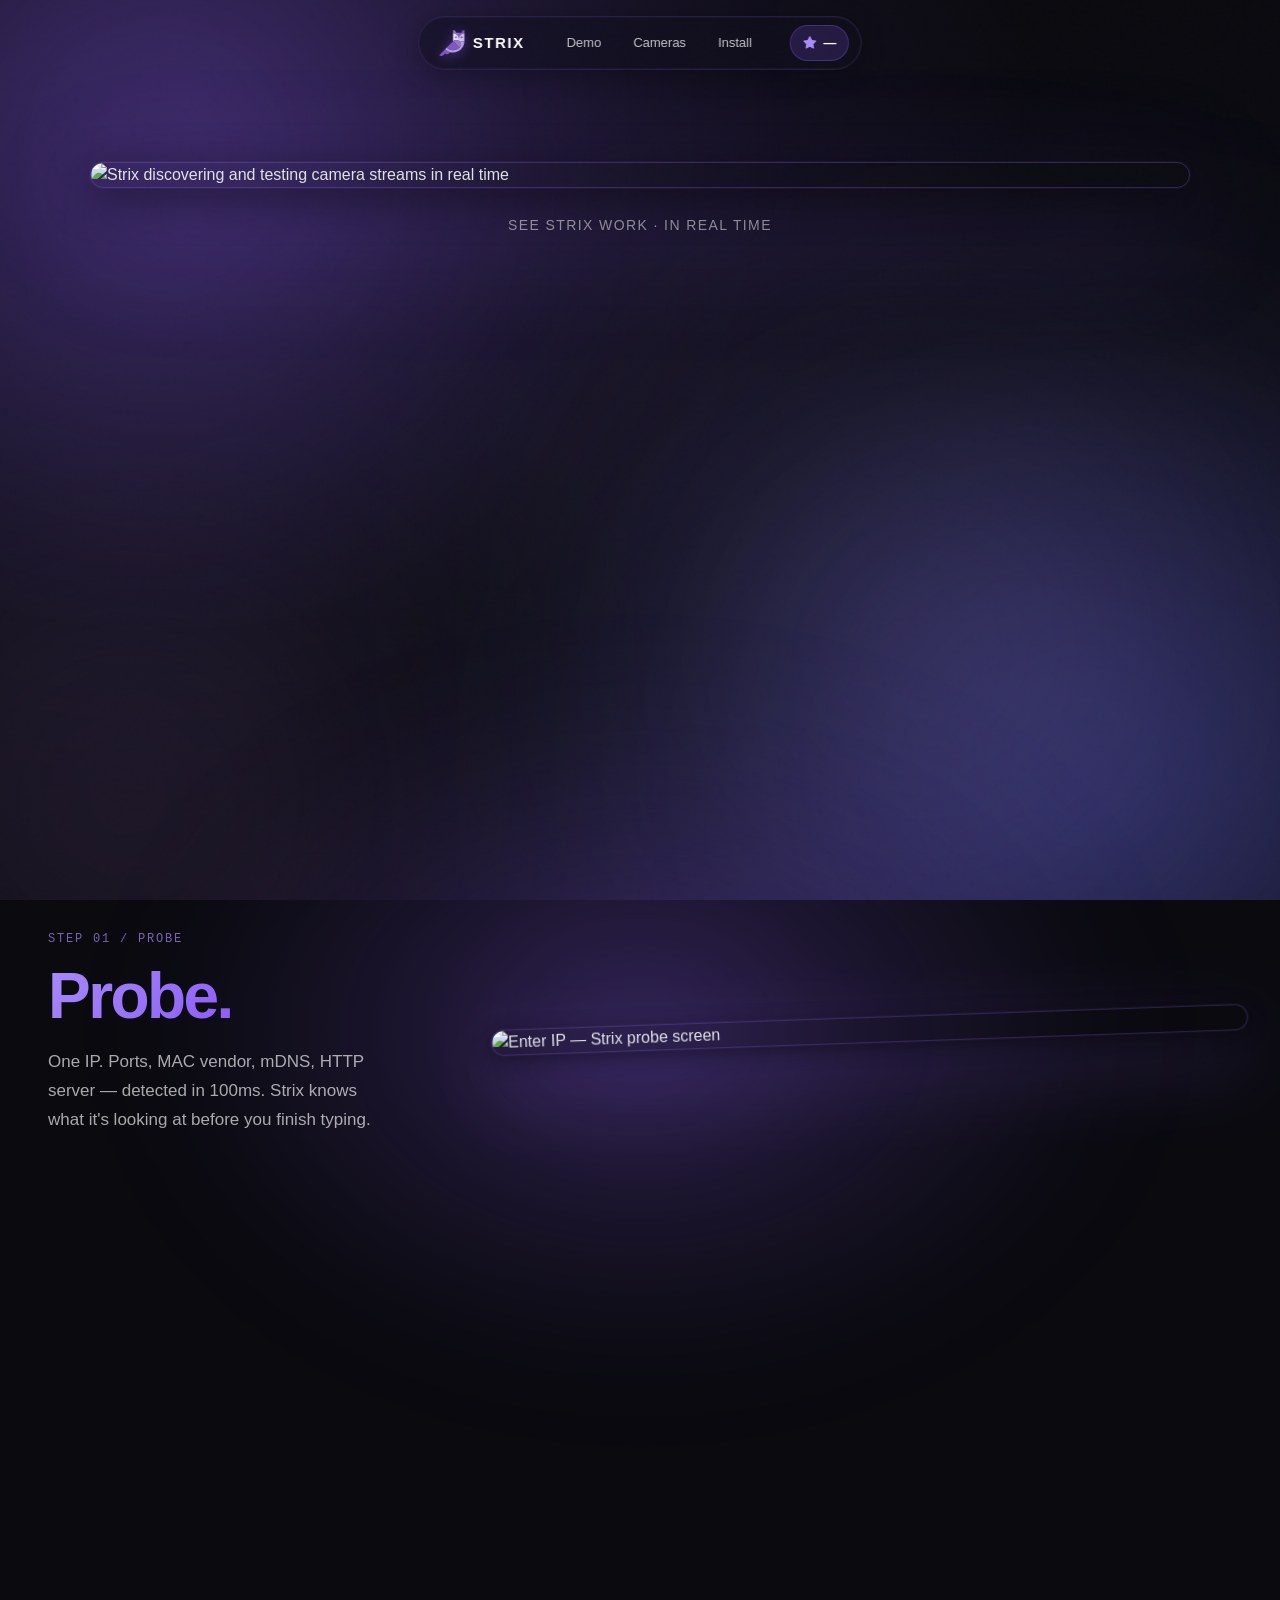
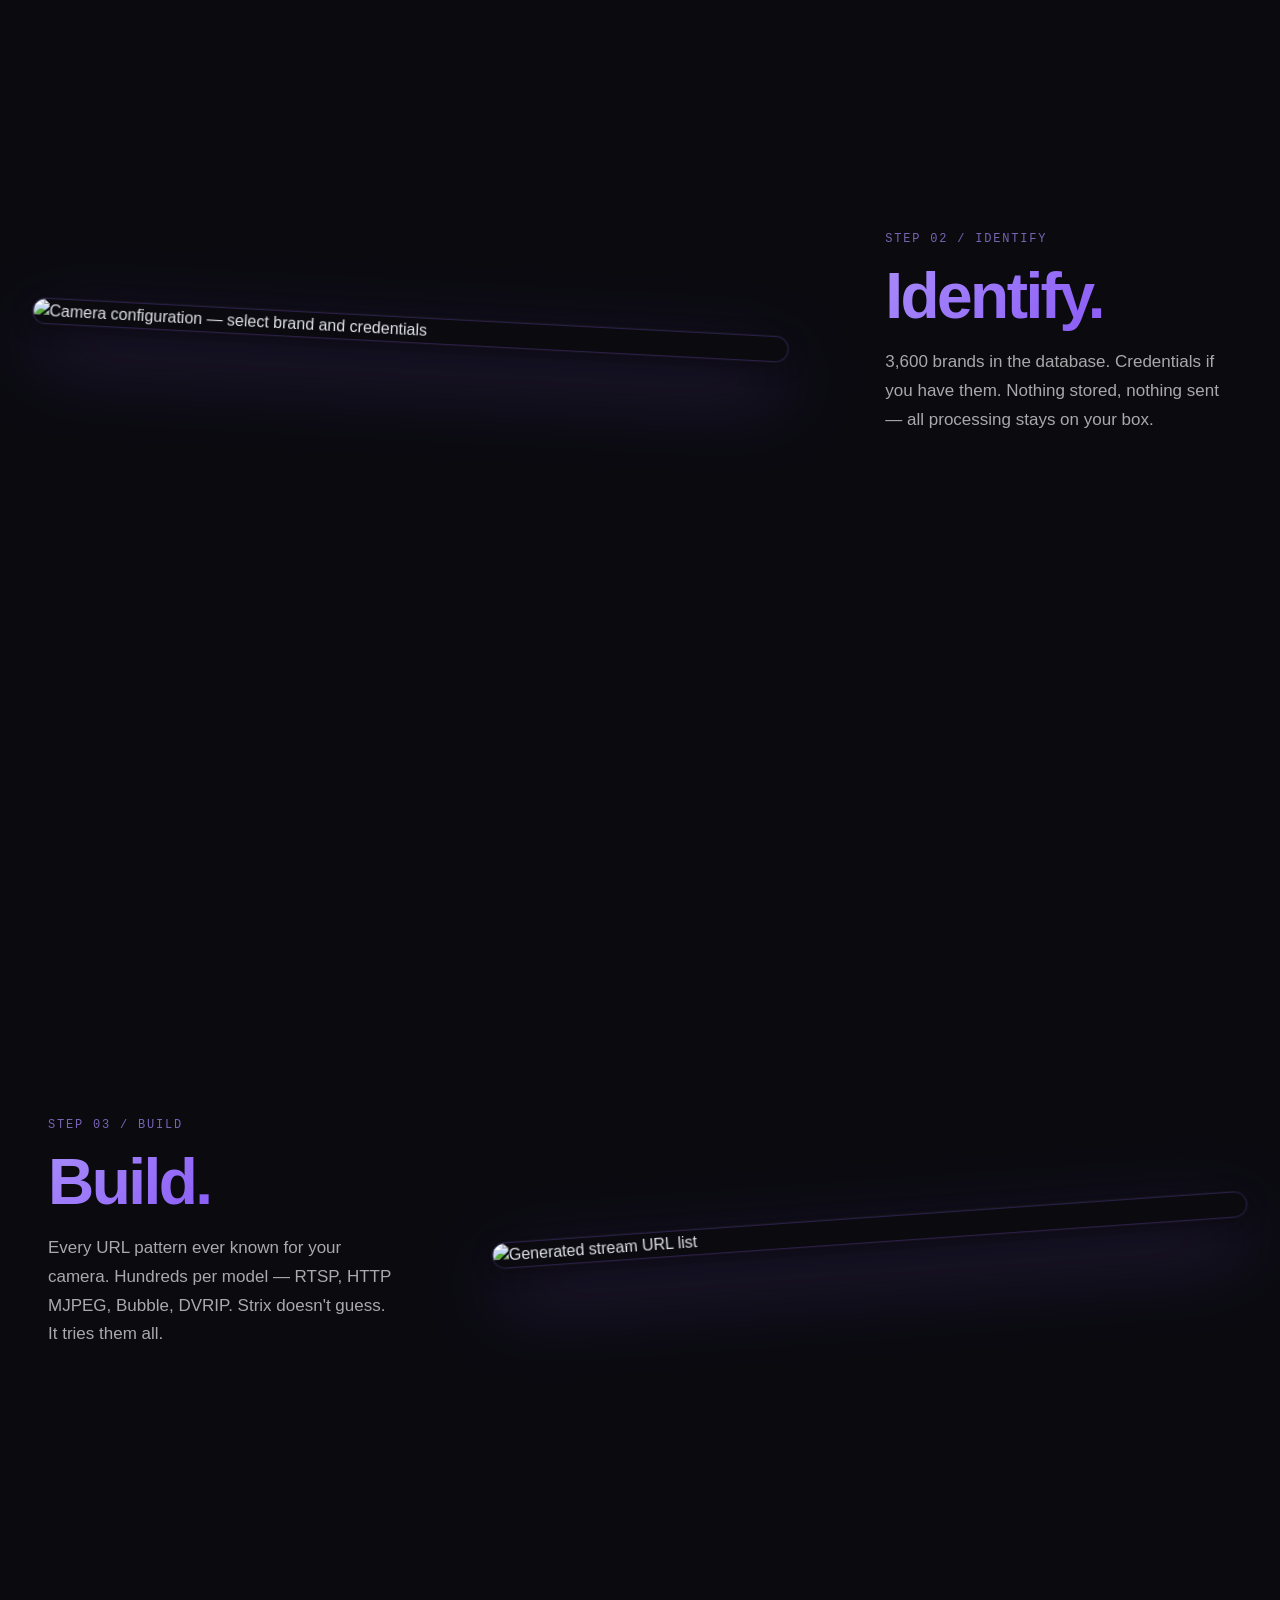
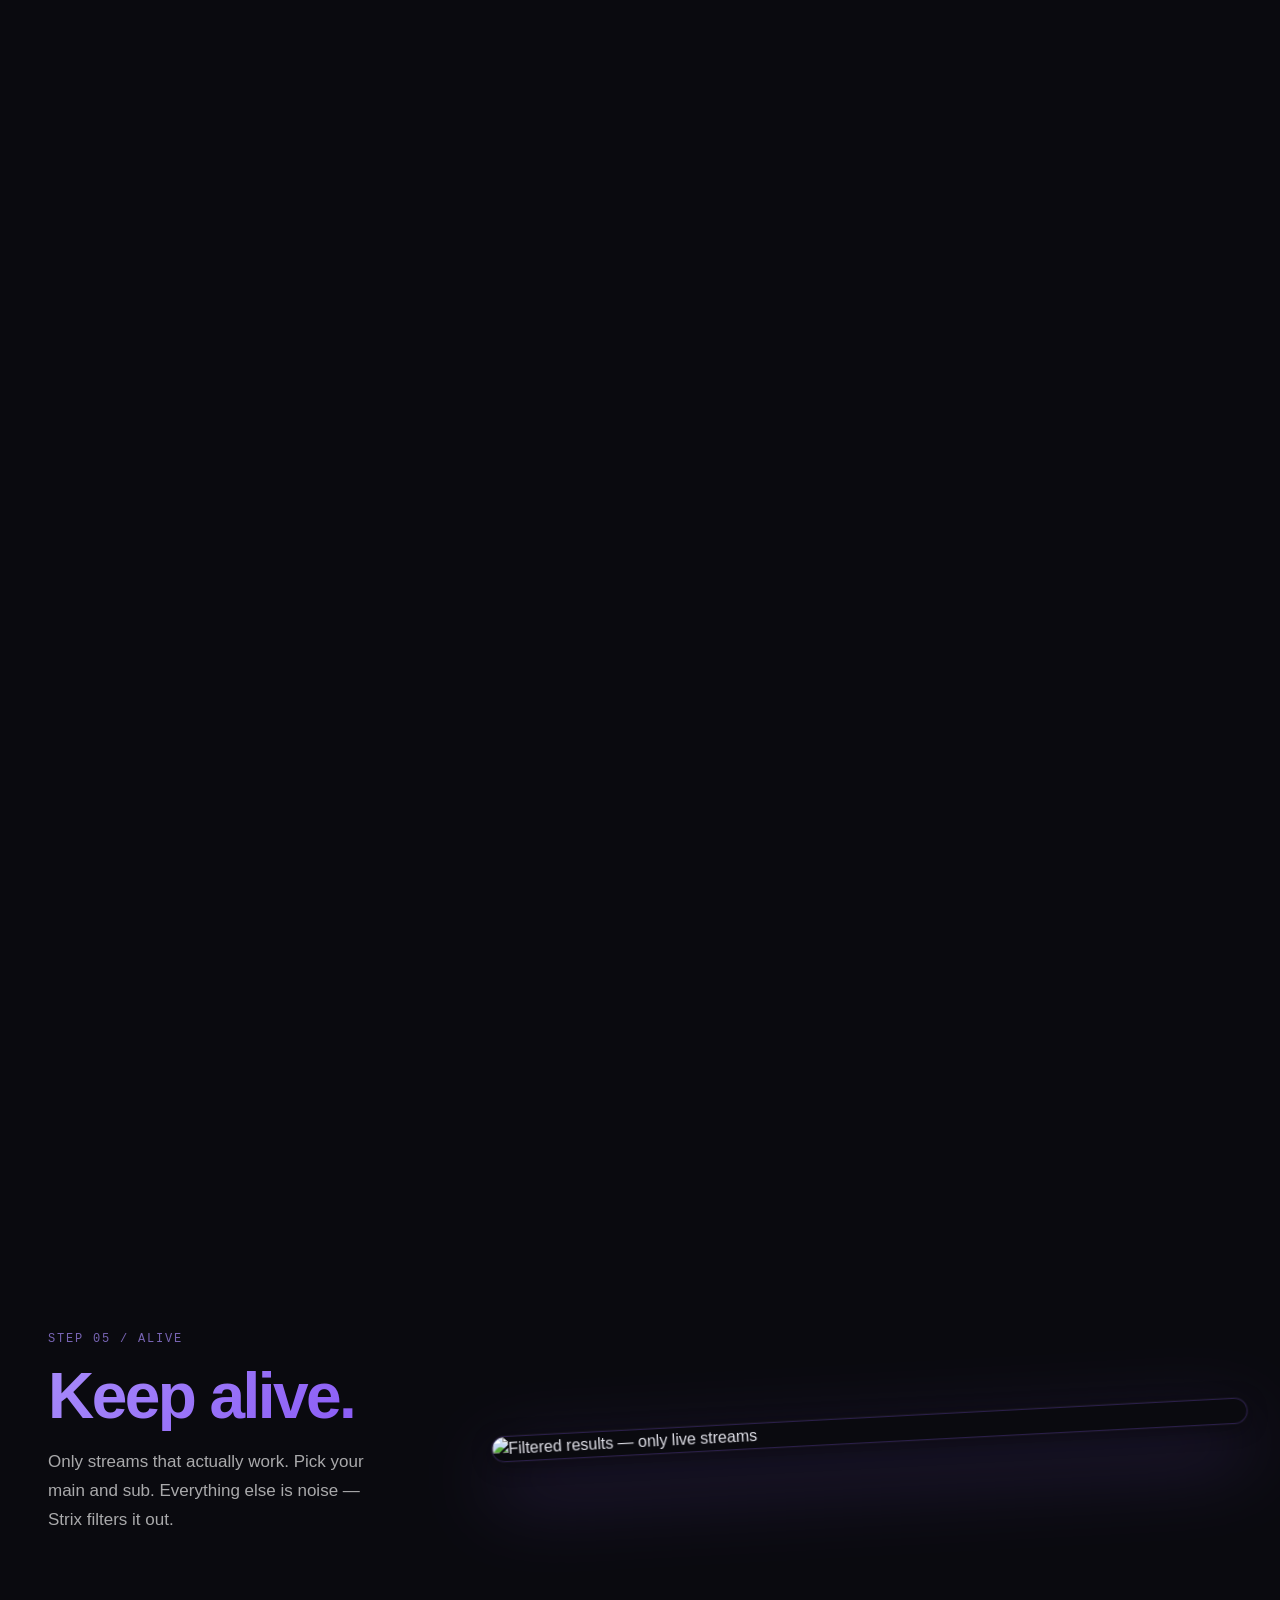
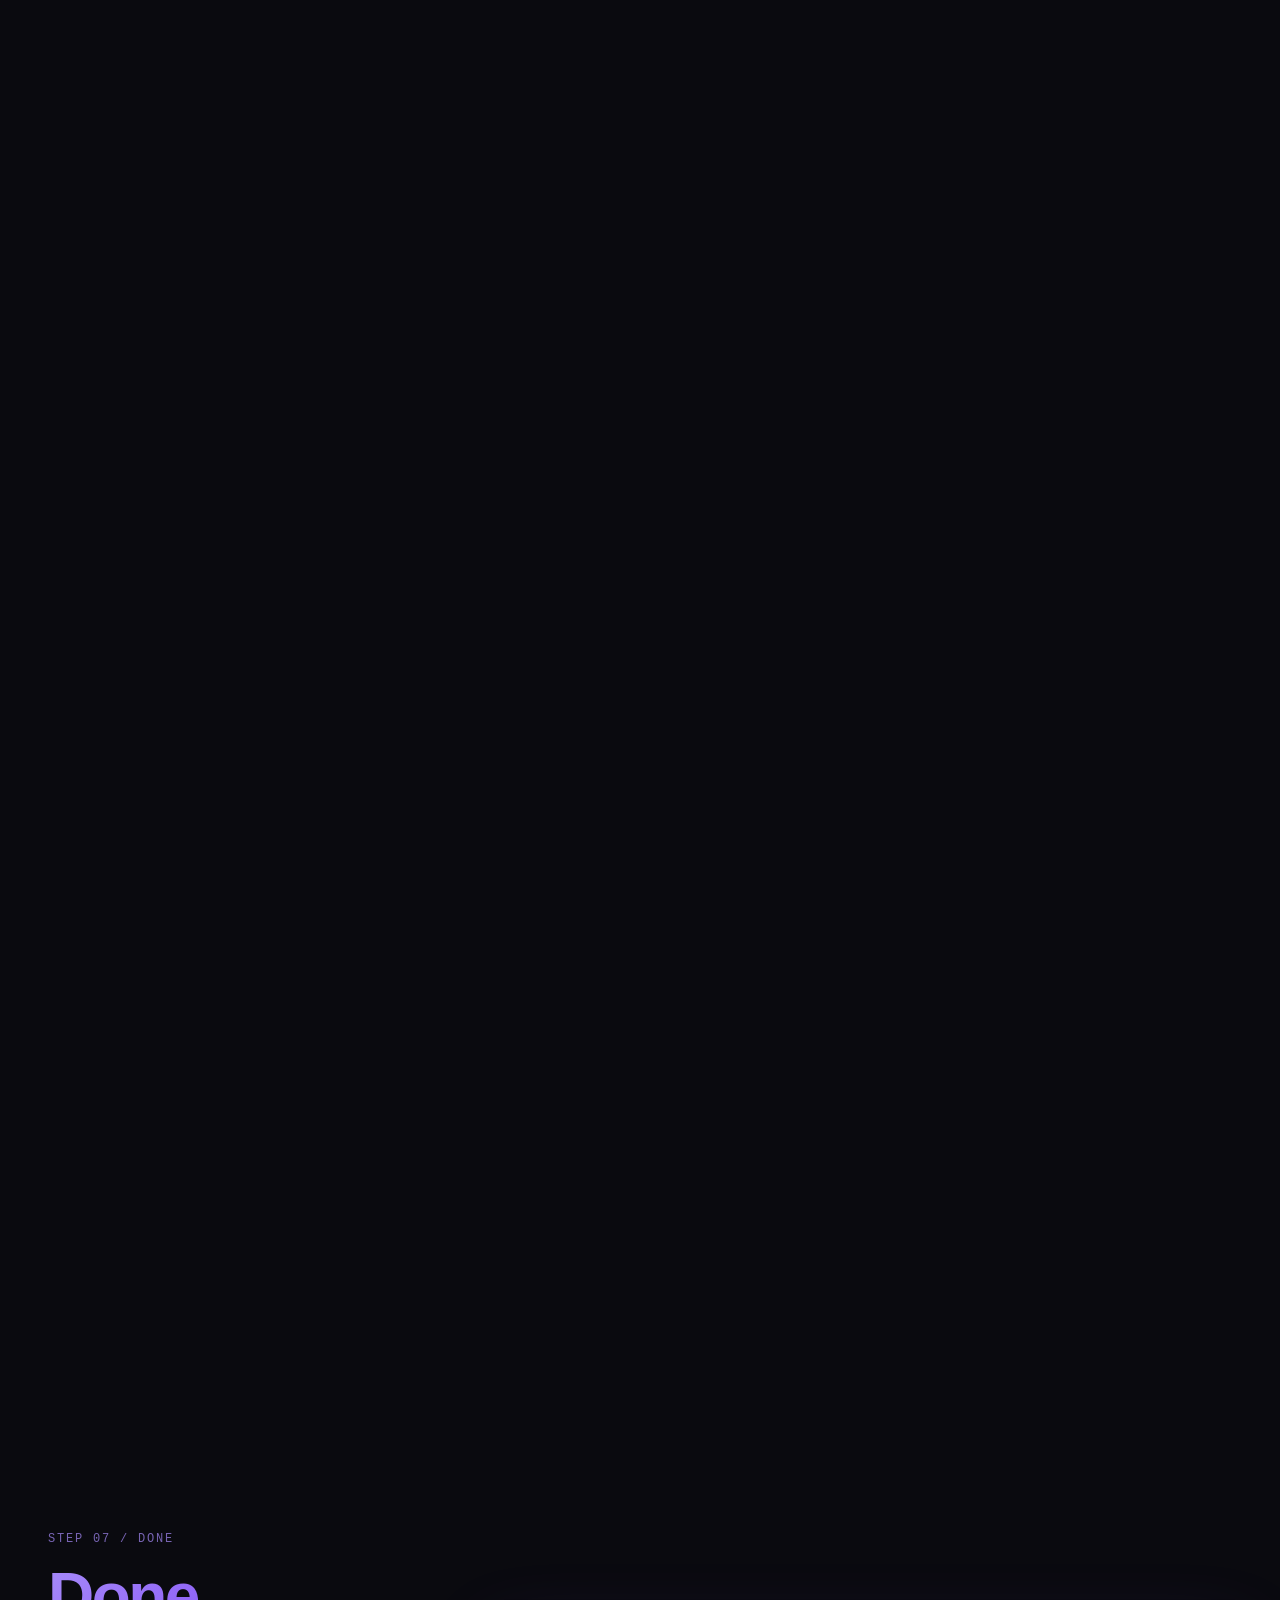
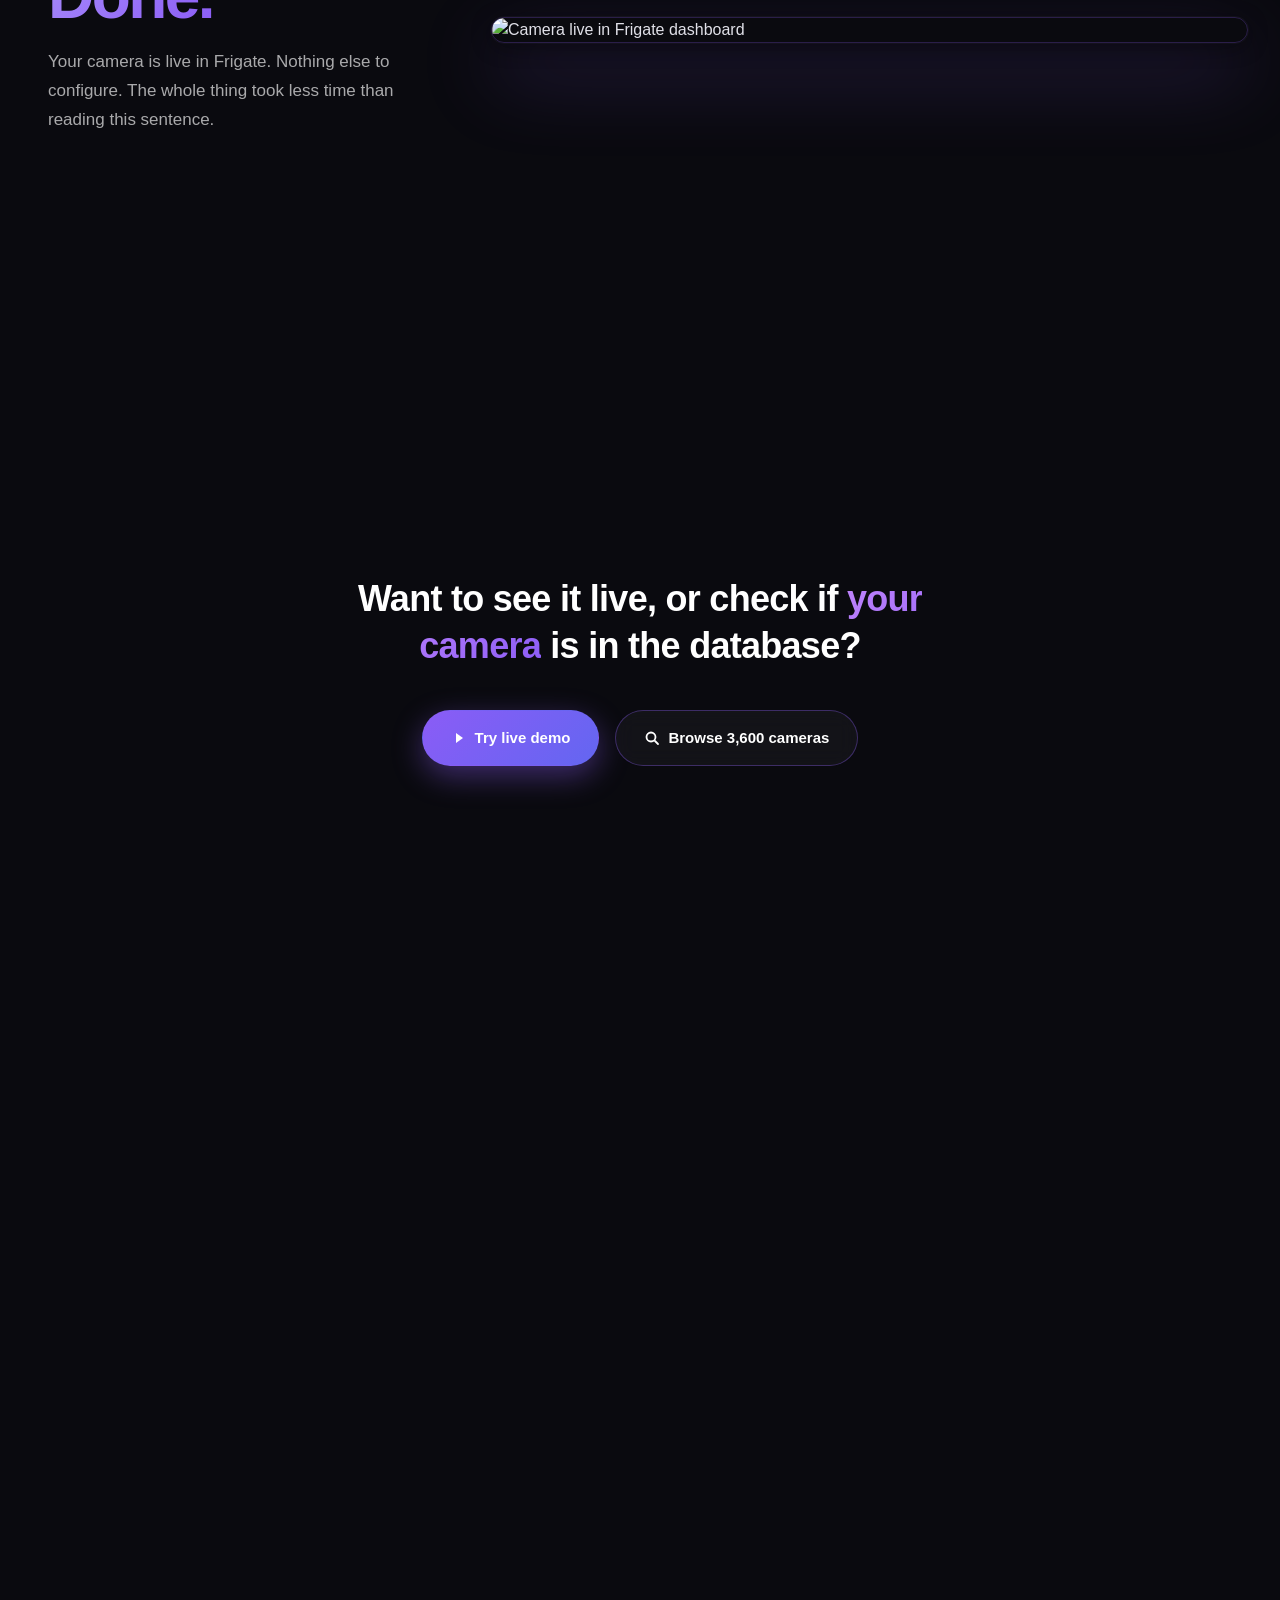
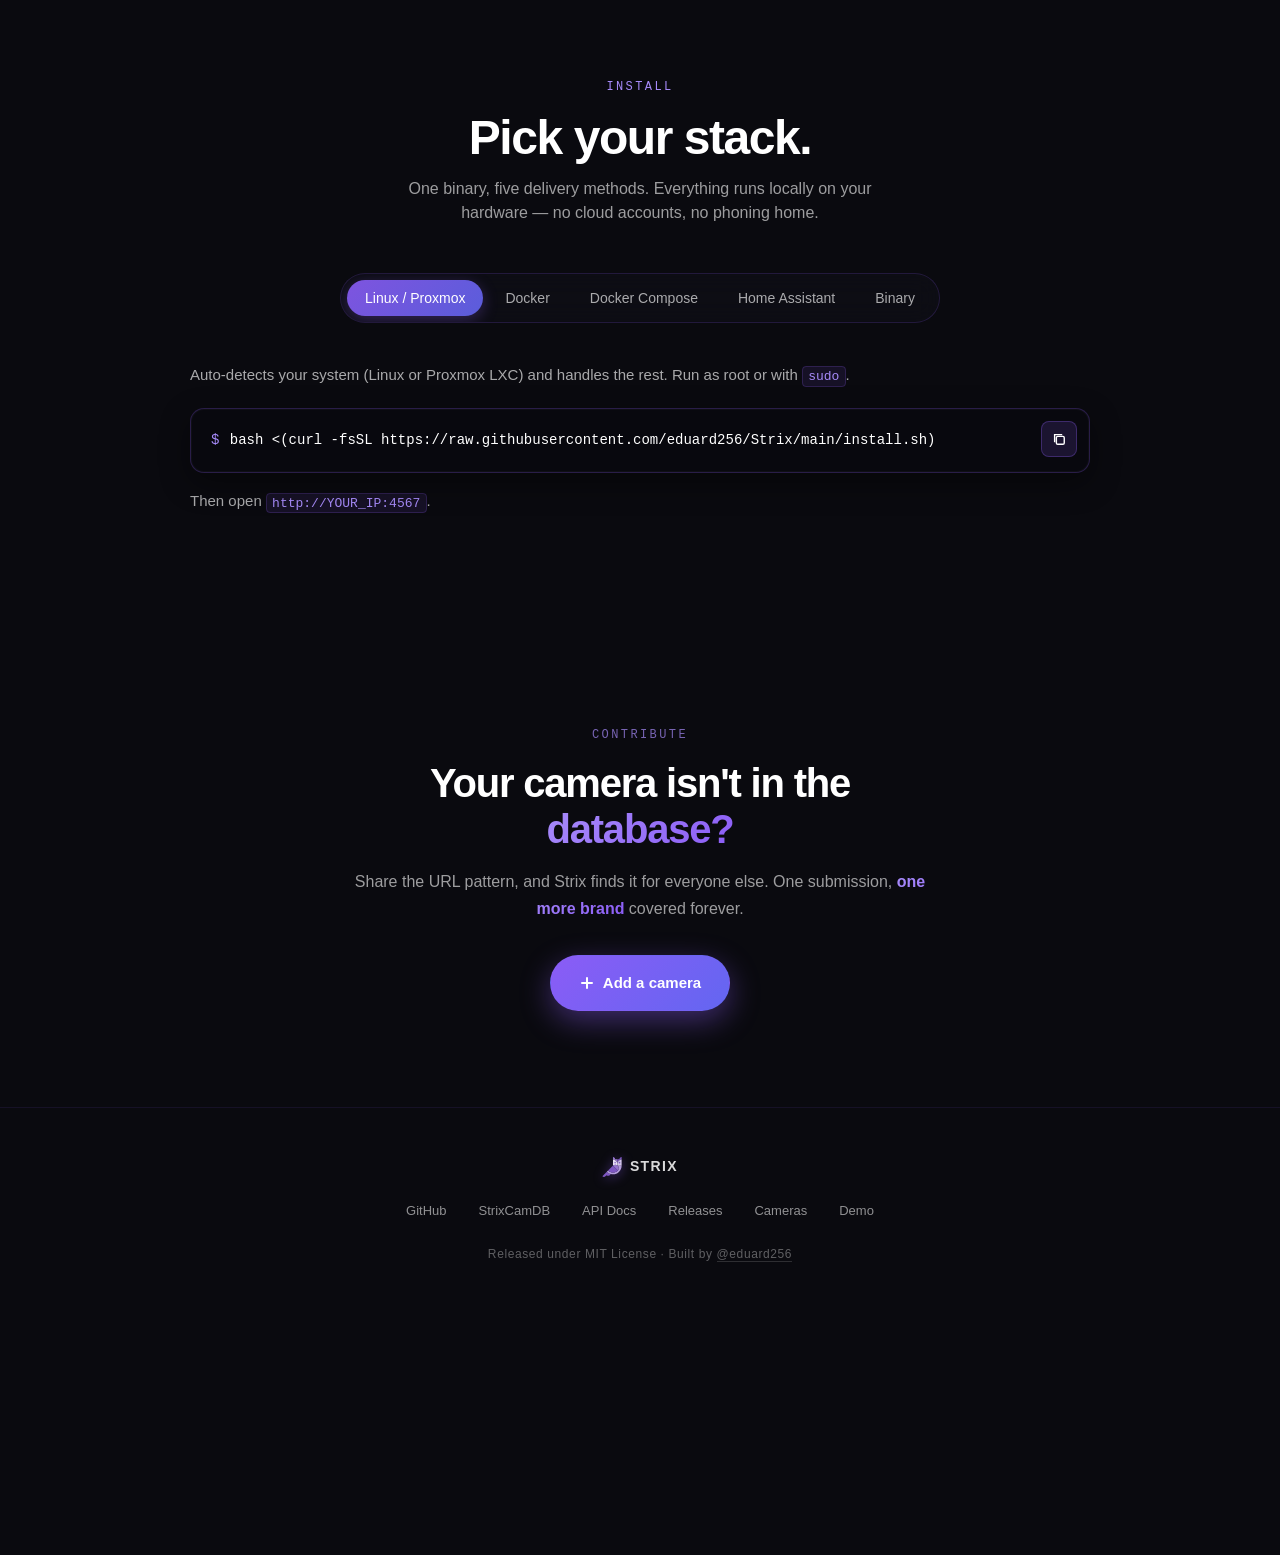
==== index.html @ 8cb0dd3f "Strip hero section down to an empty shell for rebuild Remove the ticker headline, install pill, and " ====
<!DOCTYPE html>
<html lang="en">
<head>
    <meta charset="UTF-8">
    <meta name="viewport" content="width=device-width, initial-scale=1.0, viewport-fit=cover">
    <meta name="theme-color" content="#0a0a0f">
    <title>Strix — Camera discovery & Frigate config</title>
    <meta name="description" content="Strix probes any IP camera, tries every known URL pattern across 3,600 brands, and generates a ready Frigate config. Your network. Your cameras. Your rules.">

    <!-- Open Graph -->
    <meta property="og:title" content="Strix — Camera discovery & Frigate config">
    <meta property="og:description" content="3,600 brands. 100,000+ URL patterns. One binary. No cloud.">
    <meta property="og:url" content="https://gostrix.github.io/">
    <meta property="og:image" content="https://github.com/eduard256/Strix/releases/download/v2.0.0/icon-192.png">
    <meta property="og:type" content="website">

    <link rel="icon" type="image/png" href="https://github.com/eduard256/Strix/releases/download/v2.0.0/icon-192.png">

    <!-- Landing styles. Each file owns one visual zone of the page. -->
    <link rel="stylesheet" href="landing/css/bg.css">
    <link rel="stylesheet" href="landing/css/topbar.css">
    <link rel="stylesheet" href="landing/css/story.css">
    <link rel="stylesheet" href="landing/css/install.css">
    <link rel="stylesheet" href="landing/css/end.css">

    <style>
        /*
         * Inline base reset — small enough that a dedicated file is
         * not worth the extra request. Everything else lives in
         * landing/css/*.
         */
        *, *::before, *::after { box-sizing: border-box; margin: 0; padding: 0; }
        html {
            font-size: 16px;
            -webkit-font-smoothing: antialiased;
            -moz-osx-font-smoothing: grayscale;
            scroll-behavior: smooth;
        }
        body {
            font-family: -apple-system, BlinkMacSystemFont, 'SF Pro Display',
                         'Segoe UI', 'Roboto', sans-serif;
            background: var(--bg-base);
            color: #e0e0e8;
            line-height: 1.5;
            overflow-x: hidden;
            position: relative;
            min-height: 100vh;
        }
        img { max-width: 100%; display: block; }
        button { font-family: inherit; }
        a { color: inherit; }
    </style>
</head>
<body>

<!-- ══════════════════════════════════════════════════════════════
     FIXED BACKGROUND LAYERS (see landing/css/bg.css)
     Mesh → blobs → per-section halo (in content) → noise overlay
     ═════════════════════════════════════════════════════════════ -->
<div class="bg-base"></div>
<div class="bg-blobs">
    <div class="blob blob-1"></div>
    <div class="blob blob-2"></div>
    <div class="blob blob-3"></div>
    <div class="blob blob-4"></div>
</div>


<!-- ══════════════════════════════════════════════════════════════
     TOP BAR — always sticky, glass pill centered under the notch
     ═════════════════════════════════════════════════════════════ -->
<header class="topbar" role="banner">
    <a href="#hero" class="topbar-brand" aria-label="Strix home">
        <!-- Owl logo, trimmed copy from existing design-system SVG -->
        <svg viewBox="0 0 512 512" xmlns="http://www.w3.org/2000/svg" aria-hidden="true">
            <g>
                <path fill="#7E57C2" d="M124.477,378.183L9.347,495.779c21.628,21.628,56.695,21.628,78.324,0L119,464.45c21.628,21.628,56.696,21.628,78.324,0l28.375-28.375C187.373,426.203,151.825,405.106,124.477,378.183z"/>
                <path fill="#7E57C2" d="M447.27,55.383h-55.383V177.22c0.002-40.997,22.277-76.788,55.383-95.939c16.293-9.425,35.207-14.822,55.383-14.822c0-6.982,0-11.077,0-11.077V0C472.065,0,447.27,24.796,447.27,55.383z"/>
            </g>
            <path fill="#9575CD" d="M336.504,55.383C336.504,24.796,311.708,0,281.121,0v66.46c20.176,0,39.091,5.397,55.383,14.822c33.107,19.153,55.383,54.946,55.383,95.945V55.383H336.504z"/>
            <path fill="#E8E0F5" d="M391.887,209.772v-27.116c0-3.312,0-5.432,0-5.432c0-40.997-22.276-76.791-55.383-95.942c-16.293-9.425-35.207-14.822-55.383-14.822v155.073C311.213,191.443,357.554,187.532,391.887,209.772z"/>
            <path fill="#D1C4E9" d="M391.887,177.221v32.551c5.151,3.336,10.037,7.246,14.55,11.76h96.216V66.46c-20.176,0-39.091,5.397-55.383,14.822C414.164,100.434,391.888,136.225,391.887,177.221z"/>
            <path fill="#B39DDB" d="M406.438,221.533c34.606,34.606,34.606,90.712,0,125.319c-69.21,69.21-181.422,69.21-250.633,0.002l-31.329,31.33c27.348,26.923,62.896,48.02,101.221,57.892c17.714,4.562,36.285,6.989,55.423,6.989c122.349,0,221.532-99.182,221.532-221.531C502.653,221.533,406.437,221.532,406.438,221.533z"/>
            <path fill="#9575CD" d="M281.121,221.532l125.318,125.319c34.606-34.606,34.606-90.713,0-125.319c-4.515-4.514-9.401-8.425-14.551-11.761C357.554,187.532,311.213,191.443,281.121,221.532z"/>
            <path fill="#7E57C2" d="M406.438,346.851L281.12,221.533l-10.199,10.2L155.802,346.851C225.017,416.062,337.228,416.061,406.438,346.851z"/>
            <circle fill="#9575CD" cx="336.507" cy="143.996" r="22.153"/>
            <circle fill="#7E57C2" cx="447.274" cy="143.996" r="22.153"/>
        </svg>
        <span class="topbar-wordmark">STRIX</span>
    </a>

    <nav class="topbar-nav" aria-label="Primary">
        <a href="demo.html">Demo</a>
        <a href="search.html">Cameras</a>
        <a href="#install">Install</a>
    </nav>

    <a class="topbar-star" href="https://github.com/eduard256/Strix" target="_blank" rel="noopener" aria-label="Star on GitHub">
        <svg viewBox="0 0 16 16" fill="currentColor" aria-hidden="true">
            <path d="M8 .25a.75.75 0 0 1 .673.418l1.882 3.815 4.21.612a.75.75 0 0 1 .416 1.279l-3.046 2.97.719 4.192a.75.75 0 0 1-1.088.791L8 12.347l-3.766 1.98a.75.75 0 0 1-1.088-.79l.72-4.194L.818 6.374a.75.75 0 0 1 .416-1.28l4.21-.61L7.327.667A.75.75 0 0 1 8 .25z"/>
        </svg>
        <span class="topbar-star-count">—</span>
    </a>
</header>


<!-- ══════════════════════════════════════════════════════════════
     HERO — to be rebuilt from scratch. The section wrapper is kept
     so that #hero anchors in the topbar and footer still resolve.
     ═════════════════════════════════════════════════════════════ -->
<section id="hero" class="hero section"></section>


<!-- ══════════════════════════════════════════════════════════════
     GIF BRIDGE — tilt scrubbed by scroll (see gif-tilt.js)
     Still image fallback in case the .gif fails to load.
     ═════════════════════════════════════════════════════════════ -->
<section class="gif-bridge section">
    <div class="section-halo"></div>
    <div class="gif-bridge-frame">
        <img src="https://github.com/eduard256/Strix/releases/download/v2.0.0/demo.gif"
             alt="Strix discovering and testing camera streams in real time"
             loading="lazy">
        <div class="gif-bridge-caption">See Strix work · in real time</div>
    </div>
</section>


<!-- ══════════════════════════════════════════════════════════════
     STORY — 7 scenes. Scene 1 has its screenshot on the RIGHT,
     scene 2 on the LEFT, alternating. See story.css for grid swap.
     ═════════════════════════════════════════════════════════════ -->
<main>

    <!-- Scene 01 — Probe (shot RIGHT) -->
    <section class="scene section">
        <div class="section-halo"></div>
        <div class="scene-inner">
            <div class="scene-caption">
                <div class="scene-step">STEP 01 / PROBE</div>
                <h2 class="scene-title"><span class="accent">Probe.</span></h2>
                <p class="scene-description">
                    One IP. Ports, MAC vendor, mDNS, HTTP server — detected in 100ms.
                    Strix knows what it's looking at before you finish typing.
                </p>
            </div>
            <div class="scene-shot">
                <img src="https://github.com/eduard256/Strix/releases/download/v2.0.0/01-enter-ip.png"
                     alt="Enter IP — Strix probe screen"
                     loading="lazy">
            </div>
        </div>
    </section>

    <!-- Scene 02 — Identify (shot LEFT) -->
    <section class="scene section">
        <div class="section-halo"></div>
        <div class="scene-inner">
            <div class="scene-caption">
                <div class="scene-step">STEP 02 / IDENTIFY</div>
                <h2 class="scene-title"><span class="accent">Identify.</span></h2>
                <p class="scene-description">
                    3,600 brands in the database. Credentials if you have them.
                    Nothing stored, nothing sent — all processing stays on your box.
                </p>
            </div>
            <div class="scene-shot">
                <img src="https://github.com/eduard256/Strix/releases/download/v2.0.0/02-camera-config.png"
                     alt="Camera configuration — select brand and credentials"
                     loading="lazy">
            </div>
        </div>
    </section>

    <!-- Scene 03 — Build (shot RIGHT) -->
    <section class="scene section">
        <div class="section-halo"></div>
        <div class="scene-inner">
            <div class="scene-caption">
                <div class="scene-step">STEP 03 / BUILD</div>
                <h2 class="scene-title"><span class="accent">Build.</span></h2>
                <p class="scene-description">
                    Every URL pattern ever known for your camera. Hundreds per model —
                    RTSP, HTTP MJPEG, Bubble, DVRIP. Strix doesn't guess. It tries them all.
                </p>
            </div>
            <div class="scene-shot">
                <img src="https://github.com/eduard256/Strix/releases/download/v2.0.0/03-stream-urls.png"
                     alt="Generated stream URL list"
                     loading="lazy">
            </div>
        </div>
    </section>

    <!-- Scene 04 — Test (shot LEFT) -->
    <section class="scene section">
        <div class="section-halo"></div>
        <div class="scene-inner">
            <div class="scene-caption">
                <div class="scene-step">STEP 04 / TEST</div>
                <h2 class="scene-title"><span class="accent">Test.</span></h2>
                <p class="scene-description">
                    20 workers in parallel. Every URL tried. Live screenshots,
                    codecs, resolution, latency. Strix keeps trying.
                </p>
            </div>
            <div class="scene-shot">
                <img src="https://github.com/eduard256/Strix/releases/download/v2.0.0/04-testing.png"
                     alt="Parallel stream testing with live screenshots"
                     loading="lazy">
            </div>
        </div>
    </section>

    <!-- Scene 05 — Keep alive (shot RIGHT) -->
    <section class="scene section">
        <div class="section-halo"></div>
        <div class="scene-inner">
            <div class="scene-caption">
                <div class="scene-step">STEP 05 / ALIVE</div>
                <h2 class="scene-title"><span class="accent">Keep alive.</span></h2>
                <p class="scene-description">
                    Only streams that actually work. Pick your main and sub.
                    Everything else is noise — Strix filters it out.
                </p>
            </div>
            <div class="scene-shot">
                <img src="https://github.com/eduard256/Strix/releases/download/v2.0.0/05-results.png"
                     alt="Filtered results — only live streams"
                     loading="lazy">
            </div>
        </div>
    </section>

    <!-- Scene 06 — Generate (shot LEFT) -->
    <section class="scene section">
        <div class="section-halo"></div>
        <div class="scene-inner">
            <div class="scene-caption">
                <div class="scene-step">STEP 06 / GENERATE</div>
                <h2 class="scene-title"><span class="accent">Generate.</span></h2>
                <p class="scene-description">
                    Ready Frigate YAML, merged into your existing setup.
                    Copy, download, or save directly to Frigate.
                </p>
            </div>
            <div class="scene-shot">
                <img src="https://github.com/eduard256/Strix/releases/download/v2.0.0/06-frigate-config.png"
                     alt="Generated Frigate YAML configuration"
                     loading="lazy">
            </div>
        </div>
    </section>

    <!-- Scene 07 — Done (shot RIGHT) -->
    <section class="scene section">
        <div class="section-halo"></div>
        <div class="scene-inner">
            <div class="scene-caption">
                <div class="scene-step">STEP 07 / DONE</div>
                <h2 class="scene-title"><span class="accent">Done.</span></h2>
                <p class="scene-description">
                    Your camera is live in Frigate. Nothing else to configure.
                    The whole thing took less time than reading this sentence.
                </p>
            </div>
            <div class="scene-shot">
                <img src="https://github.com/eduard256/Strix/releases/download/v2.0.0/07-frigate-result.png"
                     alt="Camera live in Frigate dashboard"
                     loading="lazy">
            </div>
        </div>
    </section>

</main>


<!-- ══════════════════════════════════════════════════════════════
     MID-STORY CTA — after seeing the whole flow, offer two
     side paths: try the live demo or browse the database.
     ═════════════════════════════════════════════════════════════ -->
<section class="mid-cta section">
    <div class="section-halo"></div>
    <h3 class="mid-cta-heading">
        Want to see it live, or check if <span class="accent">your camera</span> is in the database?
    </h3>
    <div class="mid-cta-actions">
        <a class="btn-cta btn-cta-primary" href="demo.html">
            <svg viewBox="0 0 16 16" fill="none" aria-hidden="true">
                <path d="M5 3l7 5-7 5V3z" fill="currentColor"/>
            </svg>
            Try live demo
        </a>
        <a class="btn-cta btn-cta-outline" href="search.html">
            <svg viewBox="0 0 16 16" fill="none" aria-hidden="true">
                <circle cx="7" cy="7" r="4.5" stroke="currentColor" stroke-width="1.8"/>
                <path d="M11 11l3 3" stroke="currentColor" stroke-width="1.8" stroke-linecap="round"/>
            </svg>
            Browse 3,600 cameras
        </a>
    </div>
</section>


<!-- ══════════════════════════════════════════════════════════════
     MANIFESTO — single-line statement, visual pause before install
     ═════════════════════════════════════════════════════════════ -->
<section class="manifesto section">
    <div class="section-halo"></div>
    <h2 class="manifesto-text">
        Don't play by <span class="accent">their rules.</span>
    </h2>
</section>


<!-- ══════════════════════════════════════════════════════════════
     INSTALL — all methods. Tabs on desktop, accordion on mobile.
     ═════════════════════════════════════════════════════════════ -->
<section id="install" class="install section">
    <div class="section-halo"></div>
    <div class="install-inner">
        <div class="install-header">
            <div class="install-eyebrow">INSTALL</div>
            <h2 class="install-title">Pick your stack.</h2>
            <p class="install-subtitle">
                One binary, five delivery methods. Everything runs locally on your hardware —
                no cloud accounts, no phoning home.
            </p>
        </div>

        <div class="install-tabs" role="tablist">
            <button class="install-tab active" role="tab">Linux / Proxmox</button>
            <button class="install-tab" role="tab">Docker</button>
            <button class="install-tab" role="tab">Docker Compose</button>
            <button class="install-tab" role="tab">Home Assistant</button>
            <button class="install-tab" role="tab">Binary</button>
        </div>

        <div class="install-panels">

            <!-- PANEL 1 — One-liner bash installer -->
            <div class="install-panel active" data-label="Linux / Proxmox" data-tab="linux">
                <p class="install-panel-desc">
                    Auto-detects your system (Linux or Proxmox LXC) and handles the rest.
                    Run as root or with <code>sudo</code>.
                </p>
                <div class="terminal">
                    <button class="terminal-copy"
                            data-copy="bash <(curl -fsSL https://raw.githubusercontent.com/eduard256/Strix/main/install.sh)"
                            aria-label="Copy command">
                        <svg viewBox="0 0 16 16" fill="none">
                            <rect x="5" y="5" width="9" height="9" rx="1.5" stroke="currentColor" stroke-width="1.6"/>
                            <path d="M3 11V3h8" stroke="currentColor" stroke-width="1.6" stroke-linecap="round"/>
                        </svg>
                    </button>
                    <div class="terminal-line"><span class="prompt">$</span>bash &lt;(curl -fsSL https://raw.githubusercontent.com/eduard256/Strix/main/install.sh)</div>
                </div>
                <p class="install-panel-desc">
                    Then open <code>http://YOUR_IP:4567</code>.
                </p>
            </div>

            <!-- PANEL 2 — Docker -->
            <div class="install-panel" data-label="Docker" data-tab="docker">
                <p class="install-panel-desc">
                    Database is already embedded in the image. Host networking is required so
                    Strix can reach cameras on your LAN.
                </p>
                <div class="terminal">
                    <button class="terminal-copy"
                            data-copy="docker run -d --name strix --network host --restart unless-stopped eduard256/strix:latest"
                            aria-label="Copy command">
                        <svg viewBox="0 0 16 16" fill="none">
                            <rect x="5" y="5" width="9" height="9" rx="1.5" stroke="currentColor" stroke-width="1.6"/>
                            <path d="M3 11V3h8" stroke="currentColor" stroke-width="1.6" stroke-linecap="round"/>
                        </svg>
                    </button>
                    <div class="terminal-line"><span class="prompt">$</span>docker run -d --name strix --network host \</div>
                    <div class="terminal-line"><span class="prompt">&nbsp;</span>&nbsp;&nbsp;--restart unless-stopped eduard256/strix:latest</div>
                </div>
            </div>

            <!-- PANEL 3 — Docker Compose (3 variants) -->
            <div class="install-panel" data-label="Docker Compose" data-tab="compose">
                <div class="compose-variant">
                    <h4>Strix only</h4>
                    <div class="terminal">
                        <button class="terminal-copy"
                                data-copy="curl -O https://raw.githubusercontent.com/eduard256/Strix/main/docker-compose.yml
docker compose up -d"
                                aria-label="Copy commands">
                            <svg viewBox="0 0 16 16" fill="none">
                                <rect x="5" y="5" width="9" height="9" rx="1.5" stroke="currentColor" stroke-width="1.6"/>
                                <path d="M3 11V3h8" stroke="currentColor" stroke-width="1.6" stroke-linecap="round"/>
                            </svg>
                        </button>
                        <div class="terminal-line"><span class="prompt">$</span>curl -O https://raw.githubusercontent.com/eduard256/Strix/main/docker-compose.yml</div>
                        <div class="terminal-line"><span class="prompt">$</span>docker compose up -d</div>
                    </div>
                </div>

                <div class="compose-variant">
                    <h4>Strix + Frigate</h4>
                    <div class="terminal">
                        <button class="terminal-copy"
                                data-copy="curl -O https://raw.githubusercontent.com/eduard256/Strix/main/docker-compose.frigate.yml
docker compose -f docker-compose.frigate.yml up -d"
                                aria-label="Copy commands">
                            <svg viewBox="0 0 16 16" fill="none">
                                <rect x="5" y="5" width="9" height="9" rx="1.5" stroke="currentColor" stroke-width="1.6"/>
                                <path d="M3 11V3h8" stroke="currentColor" stroke-width="1.6" stroke-linecap="round"/>
                            </svg>
                        </button>
                        <div class="terminal-line"><span class="prompt">$</span>curl -O https://raw.githubusercontent.com/eduard256/Strix/main/docker-compose.frigate.yml</div>
                        <div class="terminal-line"><span class="prompt">$</span>docker compose -f docker-compose.frigate.yml up -d</div>
                    </div>
                </div>

                <div class="compose-variant">
                    <h4>Strix + go2rtc</h4>
                    <div class="terminal">
                        <button class="terminal-copy"
                                data-copy="curl -O https://raw.githubusercontent.com/eduard256/Strix/main/docker-compose.go2rtc.yml
docker compose -f docker-compose.go2rtc.yml up -d"
                                aria-label="Copy commands">
                            <svg viewBox="0 0 16 16" fill="none">
                                <rect x="5" y="5" width="9" height="9" rx="1.5" stroke="currentColor" stroke-width="1.6"/>
                                <path d="M3 11V3h8" stroke="currentColor" stroke-width="1.6" stroke-linecap="round"/>
                            </svg>
                        </button>
                        <div class="terminal-line"><span class="prompt">$</span>curl -O https://raw.githubusercontent.com/eduard256/Strix/main/docker-compose.go2rtc.yml</div>
                        <div class="terminal-line"><span class="prompt">$</span>docker compose -f docker-compose.go2rtc.yml up -d</div>
                    </div>
                </div>
            </div>

            <!-- PANEL 4 — Home Assistant Add-on -->
            <div class="install-panel" data-label="Home Assistant" data-tab="ha">
                <p class="install-panel-desc">
                    One-click repository add, then install from the add-on store.
                </p>
                <ol>
                    <li><strong>Settings</strong> → <strong>Add-ons</strong> → <strong>Add-on Store</strong></li>
                    <li>Menu (top right) → <strong>Repositories</strong> → add <code>https://github.com/eduard256/hassio-strix</code></li>
                    <li>Install <strong>Strix</strong>, enable <em>Start on boot</em> and <em>Show in sidebar</em></li>
                </ol>
                <a class="ha-install-btn"
                   href="https://my.home-assistant.io/redirect/supervisor_add_addon_repository/?repository_url=https%3A%2F%2Fgithub.com%2Feduard256%2Fhassio-strix"
                   target="_blank" rel="noopener">
                    <svg viewBox="0 0 24 24" fill="currentColor" aria-hidden="true">
                        <path d="M12 2.8L3.2 11.5v8.9c0 .5.4.9.9.9h4.6v-6.8h6.6v6.8h4.6c.5 0 .9-.4.9-.9v-8.9L12 2.8z"/>
                    </svg>
                    Open in My Home Assistant
                </a>
            </div>

            <!-- PANEL 5 — Binary -->
            <div class="install-panel" data-label="Binary" data-tab="binary">
                <p class="install-panel-desc">
                    Download from <a href="https://github.com/eduard256/Strix/releases" target="_blank" rel="noopener">GitHub Releases</a> (Linux amd64 / arm64).
                    No dependencies except <code>ffmpeg</code> for screenshot conversion.
                </p>
                <div class="terminal">
                    <button class="terminal-copy"
                            data-copy="chmod +x strix-linux-amd64
STRIX_LISTEN=:4567 ./strix-linux-amd64"
                            aria-label="Copy commands">
                        <svg viewBox="0 0 16 16" fill="none">
                            <rect x="5" y="5" width="9" height="9" rx="1.5" stroke="currentColor" stroke-width="1.6"/>
                            <path d="M3 11V3h8" stroke="currentColor" stroke-width="1.6" stroke-linecap="round"/>
                        </svg>
                    </button>
                    <div class="terminal-line"><span class="prompt">$</span>chmod +x strix-linux-amd64</div>
                    <div class="terminal-line"><span class="prompt">$</span>STRIX_LISTEN=:4567 ./strix-linux-amd64</div>
                </div>
            </div>

        </div>
    </div>
</section>


<!-- ══════════════════════════════════════════════════════════════
     CONTRIBUTE — closing prompt for community additions
     ═════════════════════════════════════════════════════════════ -->
<section class="contribute section">
    <div class="section-halo"></div>
    <div class="contribute-inner">
        <div class="contribute-eyebrow">CONTRIBUTE</div>
        <h2 class="contribute-title">
            Your camera isn't in the <span class="accent" style="background: linear-gradient(135deg, rgba(167,139,250,1), rgba(139,92,246,1)); -webkit-background-clip: text; background-clip: text; -webkit-text-fill-color: transparent;">database?</span>
        </h2>
        <p class="contribute-desc">
            Share the URL pattern, and Strix finds it for everyone else.
            One submission, <span class="accent">one more brand</span> covered forever.
        </p>
        <a class="btn-cta btn-cta-primary" href="search.html#/contribute">
            <svg viewBox="0 0 16 16" fill="none" aria-hidden="true">
                <path d="M8 3v10M3 8h10" stroke="currentColor" stroke-width="2" stroke-linecap="round"/>
            </svg>
            Add a camera
        </a>
    </div>
</section>


<!-- ══════════════════════════════════════════════════════════════
     FOOTER — minimal, quiet
     ═════════════════════════════════════════════════════════════ -->
<footer class="footer">
    <div class="footer-inner">
        <a class="footer-brand" href="#hero">
            <!-- Same owl mark as topbar. Kept inline so the footer
                 renders without waiting on an external file. -->
            <svg viewBox="0 0 512 512" xmlns="http://www.w3.org/2000/svg" aria-hidden="true">
                <g>
                    <path fill="#7E57C2" d="M124.477,378.183L9.347,495.779c21.628,21.628,56.695,21.628,78.324,0L119,464.45c21.628,21.628,56.696,21.628,78.324,0l28.375-28.375C187.373,426.203,151.825,405.106,124.477,378.183z"/>
                    <path fill="#7E57C2" d="M447.27,55.383h-55.383V177.22c0.002-40.997,22.277-76.788,55.383-95.939c16.293-9.425,35.207-14.822,55.383-14.822c0-6.982,0-11.077,0-11.077V0C472.065,0,447.27,24.796,447.27,55.383z"/>
                </g>
                <path fill="#9575CD" d="M336.504,55.383C336.504,24.796,311.708,0,281.121,0v66.46c20.176,0,39.091,5.397,55.383,14.822c33.107,19.153,55.383,54.946,55.383,95.945V55.383H336.504z"/>
                <path fill="#E8E0F5" d="M391.887,209.772v-27.116c0-3.312,0-5.432,0-5.432c0-40.997-22.276-76.791-55.383-95.942c-16.293-9.425-35.207-14.822-55.383-14.822v155.073C311.213,191.443,357.554,187.532,391.887,209.772z"/>
                <path fill="#D1C4E9" d="M391.887,177.221v32.551c5.151,3.336,10.037,7.246,14.55,11.76h96.216V66.46c-20.176,0-39.091,5.397-55.383,14.822C414.164,100.434,391.888,136.225,391.887,177.221z"/>
                <path fill="#B39DDB" d="M406.438,221.533c34.606,34.606,34.606,90.712,0,125.319c-69.21,69.21-181.422,69.21-250.633,0.002l-31.329,31.33c27.348,26.923,62.896,48.02,101.221,57.892c17.714,4.562,36.285,6.989,55.423,6.989c122.349,0,221.532-99.182,221.532-221.531C502.653,221.533,406.437,221.532,406.438,221.533z"/>
                <path fill="#9575CD" d="M281.121,221.532l125.318,125.319c34.606-34.606,34.606-90.713,0-125.319c-4.515-4.514-9.401-8.425-14.551-11.761C357.554,187.532,311.213,191.443,281.121,221.532z"/>
                <path fill="#7E57C2" d="M406.438,346.851L281.12,221.533l-10.199,10.2L155.802,346.851C225.017,416.062,337.228,416.061,406.438,346.851z"/>
                <circle fill="#9575CD" cx="336.507" cy="143.996" r="22.153"/>
                <circle fill="#7E57C2" cx="447.274" cy="143.996" r="22.153"/>
            </svg>
            <span>STRIX</span>
        </a>

        <nav class="footer-links" aria-label="Resources">
            <a href="https://github.com/eduard256/Strix" target="_blank" rel="noopener">GitHub</a>
            <a href="https://github.com/eduard256/StrixCamDB" target="_blank" rel="noopener">StrixCamDB</a>
            <a href="https://github.com/eduard256/Strix/blob/main/DEVELOPERS.md" target="_blank" rel="noopener">API Docs</a>
            <a href="https://github.com/eduard256/Strix/releases" target="_blank" rel="noopener">Releases</a>
            <a href="search.html">Cameras</a>
            <a href="demo.html">Demo</a>
        </nav>

        <p class="footer-meta">
            Released under MIT License · Built by
            <a href="https://github.com/eduard256" target="_blank" rel="noopener">@eduard256</a>
        </p>
    </div>
</footer>


<!-- Shared toast — populated by copy-command.js -->
<div class="toast" role="status" aria-live="polite">
    <svg viewBox="0 0 16 16" fill="none" aria-hidden="true">
        <path d="M3 8l3 3 7-7" stroke="currentColor" stroke-width="2" stroke-linecap="round" stroke-linejoin="round"/>
    </svg>
    <span class="toast-text">Copied</span>
</div>

<script type="module" src="landing/js/main.js"></script>

</body>
</html>
---- landing/css/bg.css ----
/*
 * landing/css/bg.css
 *
 * Multi-layer animated background for the landing page.
 *
 * Layer stack (z-index from back to front):
 *   -3  base mesh gradient  — static radial pools of color in corners
 *   -2  blob field          — 4 drifting blurred circles with screen blend
 *   -1  per-section halo    — local glow behind each scene's content
 * 9999  noise overlay       — 3.5% grain on everything for "film" texture
 *
 * Scroll-driven interpolation of blob colors and base hue-rotate is
 * controlled by bg-scroll.js through CSS custom properties defined
 * on :root.
 */

:root {
    --bg-base: #0a0a0f;

    /* Canonical purple palette used across the landing. RGB triplets
       so downstream CSS can compose rgba() with arbitrary alpha. */
    --purple-1: 139, 92, 246;   /* #8b5cf6  main  */
    --purple-2: 99, 102, 241;   /* #6366f1  indigo */
    --purple-3: 167, 139, 250;  /* #a78bfa  light */
    --purple-4: 192, 132, 252;  /* #c084fc  pink-violet accent */

    /* Scroll-driven palette — current interpolated blob colors.
       Updated at 60fps by bg-scroll.js via requestAnimationFrame. */
    --scroll-progress: 0;
    --blob-1-r: 139;
    --blob-1-g: 92;
    --blob-1-b: 246;
    --blob-2-r: 99;
    --blob-2-g: 102;
    --blob-2-b: 241;
    --blob-3-r: 167;
    --blob-3-g: 139;
    --blob-3-b: 250;
    --blob-4-r: 192;
    --blob-4-g: 132;
    --blob-4-b: 252;
}

/* ─────────────────────────────────────────────────────────────────
   LAYER 1 — base mesh gradient
   Two large soft radial pools in opposite corners plus a subtle
   vertical lightness curve. Static but hue-rotates with scroll
   progress to keep the entire base surface tied to the active zone.
   ───────────────────────────────────────────────────────────────── */
.bg-base {
    position: fixed;
    inset: 0;
    z-index: -3;
    background:
        radial-gradient(ellipse 1400px 900px at 15% 10%,
            rgba(var(--purple-1), 0.18),
            transparent 60%),
        radial-gradient(ellipse 1200px 800px at 85% 90%,
            rgba(var(--purple-2), 0.15),
            transparent 60%),
        linear-gradient(180deg,
            #0a0a0f 0%,
            #0c0c14 50%,
            #0a0a0f 100%);
    filter: hue-rotate(calc(var(--scroll-progress) * 60deg));
    transition: filter 0.6s ease-out;
    pointer-events: none;
}

/* ─────────────────────────────────────────────────────────────────
   LAYER 2 — drifting blobs
   Four large blurred circles. Each one is a radial gradient (not a
   solid circle) so edges fade naturally. Positioned partially off-
   screen so they feel like light spilling in from outside.
   mix-blend-mode: screen means overlapping regions brighten — this
   creates natural "hot-spot" flares without any extra layers.
   ───────────────────────────────────────────────────────────────── */
.bg-blobs {
    position: fixed;
    inset: 0;
    z-index: -2;
    pointer-events: none;
    overflow: hidden;
}

.blob {
    position: absolute;
    border-radius: 50%;
    filter: blur(140px);
    mix-blend-mode: screen;
    will-change: transform, background;
    transition: background 0.8s ease-out;
}

.blob-1 {
    width: 55vmax; height: 55vmax;
    top: -15vmax; left: -15vmax;
    background: radial-gradient(circle,
        rgba(var(--blob-1-r), var(--blob-1-g), var(--blob-1-b), 1) 0%,
        transparent 70%);
    opacity: 0.55;
    animation: drift1 32s ease-in-out infinite;
}

.blob-2 {
    width: 60vmax; height: 60vmax;
    bottom: -20vmax; right: -15vmax;
    background: radial-gradient(circle,
        rgba(var(--blob-2-r), var(--blob-2-g), var(--blob-2-b), 1) 0%,
        transparent 70%);
    opacity: 0.45;
    animation: drift2 38s ease-in-out infinite;
}

.blob-3 {
    width: 45vmax; height: 45vmax;
    top: 40%; left: 50%;
    background: radial-gradient(circle,
        rgba(var(--blob-3-r), var(--blob-3-g), var(--blob-3-b), 1) 0%,
        transparent 70%);
    opacity: 0.4;
    animation: drift3 24s ease-in-out infinite;
}

.blob-4 {
    width: 40vmax; height: 40vmax;
    top: 60%; left: -10vmax;
    background: radial-gradient(circle,
        rgba(var(--blob-4-r), var(--blob-4-g), var(--blob-4-b), 1) 0%,
        transparent 70%);
    opacity: 0.35;
    animation: drift4 42s ease-in-out infinite;
}

/* Different periods ensure blobs never sync — motion always feels
   organic, never mechanical. */
@keyframes drift1 {
    0%, 100% { transform: translate(0, 0) scale(1); }
    33%  { transform: translate(20vmax, 15vmax) scale(1.15); }
    66%  { transform: translate(-10vmax, 25vmax) scale(0.9); }
}
@keyframes drift2 {
    0%, 100% { transform: translate(0, 0) scale(1); }
    33%  { transform: translate(-25vmax, -20vmax) scale(0.85); }
    66%  { transform: translate(-10vmax, -30vmax) scale(1.1); }
}
@keyframes drift3 {
    0%, 100% { transform: translate(-50%, -50%) scale(1); }
    50%      { transform: translate(-30%, -70%) scale(1.25); }
}
@keyframes drift4 {
    0%, 100% { transform: translate(0, 0) scale(1); }
    50% { transform: translate(30vmax, -20vmax) scale(1.1); }
}

/* ─────────────────────────────────────────────────────────────────
   LAYER 3 — per-section halo
   Every major section hosts its own soft purple glow that fades in
   when the section enters the viewport. Keeps focus on the currently
   visible content and gives each scene a "center of gravity".
   Applied via JS by toggling .in-view on the section element.
   ───────────────────────────────────────────────────────────────── */
.section-halo {
    position: absolute;
    top: 50%; left: 50%;
    width: 80%; height: 80%;
    max-width: 1000px; max-height: 700px;
    transform: translate(-50%, -50%) scale(0.5);
    background: radial-gradient(ellipse,
        rgba(var(--purple-1), 0.35) 0%,
        rgba(var(--purple-1), 0.15) 30%,
        transparent 70%);
    filter: blur(60px);
    pointer-events: none;
    z-index: -1;
    opacity: 0;
    transition: opacity 0.8s ease-out, transform 0.8s ease-out;
}

.section.in-view .section-halo,
section.in-view .section-halo {
    opacity: 1;
    transform: translate(-50%, -50%) scale(1);
}

/* ─────────────────────────────────────────────────────────────────
   LAYER 4 — noise overlay
   Subtle grain on top of everything. Without it the page reads as
   "computer generated gradients" — with it, as "film". Inline SVG
   data URI so there is zero network cost.
   ───────────────────────────────────────────────────────────────── */
body::after {
    content: '';
    position: fixed;
    inset: 0;
    pointer-events: none;
    z-index: 9999;
    opacity: 0.035;
    background-image: url("data:image/svg+xml;utf8,<svg viewBox='0 0 200 200' xmlns='http://www.w3.org/2000/svg'><filter id='n'><feTurbulence type='fractalNoise' baseFrequency='0.85' numOctaves='3'/></filter><rect width='100%25' height='100%25' filter='url(%23n)'/></svg>");
    mix-blend-mode: overlay;
}

/* ─────────────────────────────────────────────────────────────────
   Polish — custom selection and scrollbar.
   Tiny details that separate a "crafted" site from one "made".
   ───────────────────────────────────────────────────────────────── */
::selection {
    background: rgba(var(--purple-1), 0.4);
    color: #ffffff;
}

@media (min-width: 768px) {
    ::-webkit-scrollbar { width: 10px; }
    ::-webkit-scrollbar-track { background: var(--bg-base); }
    ::-webkit-scrollbar-thumb {
        background: rgba(var(--purple-1), 0.3);
        border-radius: 5px;
    }
    ::-webkit-scrollbar-thumb:hover {
        background: rgba(var(--purple-1), 0.5);
    }
}

/* Mobile — fewer blobs and softer blur to keep 60fps on weaker GPUs. */
@media (max-width: 767px) {
    .blob-3, .blob-4 { display: none; }
    .blob { filter: blur(80px); }
    .section-halo { filter: blur(40px); }
}

/* Respect users who opted out of motion — blobs stop drifting and
   all UI transitions collapse to near-instant. */
@media (prefers-reduced-motion: reduce) {
    .blob { animation: none; }
    * { transition-duration: 0.01ms !important; animation-duration: 0.01ms !important; }
}
---- landing/css/topbar.css ----
/*
 * landing/css/topbar.css
 *
 * Floating sticky pill header. Always visible at the top of the
 * viewport, centered horizontally. Contains:
 *   - brand (owl + STRIX wordmark) on the left
 *   - navigation links in the middle (desktop only)
 *   - GitHub star badge on the right (star count injected by JS)
 *
 * Glass morphism — backdrop-filter blurs whatever drifts behind
 * (blobs) so the topbar feels like "frosted glass" floating above
 * the content.
 */

.topbar {
    position: fixed;
    top: max(1rem, env(safe-area-inset-top));
    left: 50%;
    transform: translateX(-50%);
    z-index: 100;
    display: flex;
    align-items: center;
    gap: 1.5rem;
    padding: 0.5rem 0.75rem 0.5rem 1rem;
    background: rgba(16, 16, 24, 0.55);
    border: 1px solid rgba(var(--purple-1), 0.18);
    border-radius: 999px;
    backdrop-filter: blur(18px) saturate(140%);
    -webkit-backdrop-filter: blur(18px) saturate(140%);
    box-shadow:
        0 4px 24px rgba(0, 0, 0, 0.3),
        0 0 0 1px rgba(255, 255, 255, 0.03) inset;
    animation: topbarIn 0.6s ease-out 0.1s both;
}

@keyframes topbarIn {
    from { opacity: 0; transform: translateX(-50%) translateY(-12px); }
    to   { opacity: 1; transform: translateX(-50%) translateY(0); }
}

/* Brand group — owl + wordmark */
.topbar-brand {
    display: flex;
    align-items: center;
    gap: 0.5rem;
    text-decoration: none;
    color: inherit;
    padding: 0 0.25rem;
}

.topbar-brand svg {
    width: 26px;
    height: 26px;
    filter: drop-shadow(0 2px 6px rgba(var(--purple-1), 0.4));
}

.topbar-wordmark {
    font-weight: 700;
    font-size: 0.9375rem;
    letter-spacing: 0.1em;
    color: #ffffff;
}

/* Navigation links (desktop only) */
.topbar-nav {
    display: flex;
    align-items: center;
    gap: 0.25rem;
}

.topbar-nav a {
    display: inline-block;
    padding: 0.5rem 0.875rem;
    border-radius: 999px;
    font-size: 0.8125rem;
    font-weight: 500;
    text-decoration: none;
    color: rgba(255, 255, 255, 0.75);
    transition: color 150ms ease, background 150ms ease;
}

.topbar-nav a:hover {
    color: #ffffff;
    background: rgba(var(--purple-1), 0.12);
}

/* GitHub star badge. Count is injected at runtime by github-stars.js.
   Falls back to placeholder "—" if the API call fails. */
.topbar-star {
    display: inline-flex;
    align-items: center;
    gap: 0.4rem;
    padding: 0.45rem 0.75rem;
    background: rgba(var(--purple-1), 0.18);
    border: 1px solid rgba(var(--purple-1), 0.32);
    border-radius: 999px;
    font-size: 0.8125rem;
    font-weight: 600;
    color: #ffffff;
    text-decoration: none;
    transition: background 150ms ease, border-color 150ms ease, transform 150ms ease;
}

.topbar-star:hover {
    background: rgba(var(--purple-1), 0.28);
    border-color: rgba(var(--purple-1), 0.5);
    transform: translateY(-1px);
}

.topbar-star svg {
    width: 14px;
    height: 14px;
    color: rgba(var(--purple-3), 1);
}

.topbar-star-count {
    font-variant-numeric: tabular-nums;
    min-width: 1.5ch;
    display: inline-block;
    text-align: left;
}

/* Mobile — strip the centered navigation links and tighten spacing.
   Brand and star badge remain visible. */
@media (max-width: 767px) {
    .topbar {
        gap: 0.625rem;
        padding: 0.4rem 0.6rem 0.4rem 0.75rem;
        top: max(0.75rem, env(safe-area-inset-top));
    }
    .topbar-nav { display: none; }
    .topbar-wordmark { font-size: 0.875rem; }
    .topbar-brand svg { width: 22px; height: 22px; }
}
---- landing/css/story.css ----
/*
 * landing/css/story.css
 *
 * "How it works" story — 7 scenes, each a full 100vh slide with one
 * screenshot and a short caption. Screenshots alternate: scene 1 has
 * the shot on the RIGHT, scene 2 on the LEFT, and so on.
 *
 * The screenshot is the hero of each scene. Desktop grid is 1fr : 2fr
 * so the shot gets twice as much horizontal space as the caption.
 * Each scene has its own tilt angle so the page feels like a stack
 * of polaroids thrown onto a table, not a spreadsheet of rectangles.
 *
 * Also defines:
 *   - gif-tilt transition block that bridges hero -> story
 *   - mid-story CTA block that sits after scene 7
 */

/* ─── Shared section shell ────────────────────────────────────── */
.scene {
    position: relative;
    min-height: 100vh;
    display: flex;
    align-items: center;
    justify-content: center;
    padding: 4rem 2rem;
    z-index: 1;
}

.scene-inner {
    width: 100%;
    max-width: 1800px;
    display: grid;
    /* Default: caption LEFT (1fr), shot RIGHT (2fr) — this is scene 1. */
    grid-template-columns: 1fr 2fr;
    align-items: center;
    gap: 5rem;
    position: relative;
    z-index: 1;
}

/* HTML order is caption-first, shot-second. That puts the shot on
   the RIGHT by default (first scene). Even-numbered scenes flip the
   order so the shot lands on the LEFT — and the grid ratio flips to
   keep the shot in the big column. */
.scene .scene-caption { order: 1; }
.scene .scene-shot    { order: 2; }

.scene:nth-child(even of .scene) .scene-caption { order: 2; }
.scene:nth-child(even of .scene) .scene-shot    { order: 1; }
.scene:nth-child(even of .scene) .scene-inner   { grid-template-columns: 2fr 1fr; }

/* ─── Screenshot frame ────────────────────────────────────────── */
.scene-shot {
    position: relative;
}

.scene-shot img {
    display: block;
    width: 100%;
    height: auto;
    border-radius: 18px;
    border: 1px solid rgba(var(--purple-1), 0.25);
    box-shadow:
        0 4px 20px rgba(0, 0, 0, 0.4),
        0 30px 80px rgba(var(--purple-1), 0.3),
        0 0 0 1px rgba(255, 255, 255, 0.04);
    transition: transform 0.9s cubic-bezier(0.22, 1, 0.36, 1),
                opacity 0.9s cubic-bezier(0.22, 1, 0.36, 1);
    will-change: transform;
    opacity: 0;
}

/* Per-scene tilt — hand-picked angles. Each scene reads slightly
   different; together they feel organic, not uniform. */
.scene:nth-of-type(1) .scene-shot img { transform: translateX(60px)  rotate(-2deg); }
.scene:nth-of-type(2) .scene-shot img { transform: translateX(-60px) rotate(3deg);  }
.scene:nth-of-type(3) .scene-shot img { transform: translateX(60px)  rotate(-4deg); }
.scene:nth-of-type(4) .scene-shot img { transform: translateX(-60px) rotate(2deg);  }
.scene:nth-of-type(5) .scene-shot img { transform: translateX(60px)  rotate(-3deg); }
.scene:nth-of-type(6) .scene-shot img { transform: translateX(-60px) rotate(2.5deg); }
.scene:nth-of-type(7) .scene-shot img { transform: translateX(60px)  rotate(0deg);  }

.scene.in-view:nth-of-type(1) .scene-shot img { transform: translateX(0) rotate(-2deg);  opacity: 1; }
.scene.in-view:nth-of-type(2) .scene-shot img { transform: translateX(0) rotate(3deg);   opacity: 1; }
.scene.in-view:nth-of-type(3) .scene-shot img { transform: translateX(0) rotate(-4deg);  opacity: 1; }
.scene.in-view:nth-of-type(4) .scene-shot img { transform: translateX(0) rotate(2deg);   opacity: 1; }
.scene.in-view:nth-of-type(5) .scene-shot img { transform: translateX(0) rotate(-3deg);  opacity: 1; }
.scene.in-view:nth-of-type(6) .scene-shot img { transform: translateX(0) rotate(2.5deg); opacity: 1; }
.scene.in-view:nth-of-type(7) .scene-shot img { transform: translateX(0) rotate(0deg);   opacity: 1; }

/* ─── Caption ─────────────────────────────────────────────────── */
.scene-caption {
    padding: 0 1rem;
    opacity: 0;
    transform: translateY(40px);
    transition: opacity 0.9s cubic-bezier(0.22, 1, 0.36, 1) 0.15s,
                transform 0.9s cubic-bezier(0.22, 1, 0.36, 1) 0.15s;
}

.scene.in-view .scene-caption {
    opacity: 1;
    transform: translateY(0);
}

.scene-step {
    display: inline-block;
    font-family: 'SF Mono', 'Monaco', 'Inconsolata', monospace;
    font-size: 0.75rem;
    color: rgba(var(--purple-3), 1);
    letter-spacing: 0.15em;
    margin-bottom: 1rem;
    opacity: 0.7;
}

.scene-title {
    font-size: clamp(2.5rem, 5vw, 4rem);
    font-weight: 700;
    letter-spacing: -0.04em;
    line-height: 1;
    margin-bottom: 1.25rem;
    color: #ffffff;
}

.scene-title .accent {
    background: linear-gradient(135deg,
        rgba(var(--purple-3), 1),
        rgba(var(--purple-1), 1));
    -webkit-background-clip: text;
    -webkit-text-fill-color: transparent;
    background-clip: text;
}

.scene-description {
    font-size: 1.0625rem;
    color: rgba(255, 255, 255, 0.65);
    line-height: 1.7;
    max-width: 440px;
}

/* ─── Gif tilt transition — the bridge from hero to story ────── */
/*
 * The bridge overlaps the bottom of the hero by a third of its own
 * height. Negative top margin (equal to 1/3 of min-height) pulls the
 * whole section up; z-index keeps it above the hero so the frame is
 * never clipped. The hero's scroll indicator sits behind the frame
 * as a result — intended: once the user starts scrolling they are
 * visually bridged straight into the demo.
 */
.gif-bridge {
    position: relative;
    min-height: 90vh;
    margin-top: calc(-30vh + 40px);
    display: flex;
    align-items: center;
    justify-content: center;
    padding: 2rem;
    perspective: 1400px;
    z-index: 2;
}

/*
 * Two-layer frame:
 *   .gif-bridge-wrap   — owns the entrance fade/slide (once gif
 *                        finishes decoding, JS adds .loaded and it
 *                        animates from translateY(40px) + opacity 0
 *                        up into place).
 *   .gif-bridge-frame  — owns the scroll-scrubbed rotateX tilt.
 * Separation avoids the two transforms fighting for the same property.
 */
.gif-bridge-frame {
    width: 100%;
    max-width: 1100px;
    position: relative;
    transform-origin: center center;
    /* rotateX angle driven at runtime by gif-tilt.js as the user
       scrolls — here we just give a sensible starting value. */
    transform: rotateX(-22deg) translateZ(-40px);
    transition: transform 40ms linear;
}

.gif-bridge-frame img {
    display: block;
    width: 100%;
    height: auto;
    border-radius: 20px;
    border: 1px solid rgba(var(--purple-1), 0.3);
    box-shadow:
        0 10px 40px rgba(0, 0, 0, 0.5),
        0 40px 120px rgba(var(--purple-1), 0.35),
        0 0 0 1px rgba(255, 255, 255, 0.04);
}

.gif-bridge-caption {
    position: absolute;
    bottom: -3rem;
    left: 50%;
    transform: translateX(-50%);
    font-size: 0.875rem;
    color: rgba(255, 255, 255, 0.5);
    letter-spacing: 0.1em;
    text-transform: uppercase;
}

/* ─── Mid-story CTA — sits after scene 7 ──────────────────────── */
.mid-cta {
    position: relative;
    padding: 6rem 2rem;
    display: flex;
    flex-direction: column;
    align-items: center;
    justify-content: center;
    gap: 2.5rem;
    z-index: 1;
}

.mid-cta-heading {
    font-size: clamp(1.5rem, 3vw, 2.25rem);
    font-weight: 600;
    letter-spacing: -0.02em;
    color: #ffffff;
    text-align: center;
    max-width: 640px;
    line-height: 1.3;
}

.mid-cta-heading .accent {
    background: linear-gradient(135deg,
        rgba(var(--purple-4), 1),
        rgba(var(--purple-1), 1));
    -webkit-background-clip: text;
    -webkit-text-fill-color: transparent;
    background-clip: text;
}

.mid-cta-actions {
    display: flex;
    gap: 1rem;
    flex-wrap: wrap;
    justify-content: center;
}

.btn-cta {
    display: inline-flex;
    align-items: center;
    gap: 0.5rem;
    padding: 1rem 1.75rem;
    border-radius: 999px;
    font-size: 0.9375rem;
    font-weight: 600;
    font-family: inherit;
    text-decoration: none;
    cursor: pointer;
    border: 1px solid transparent;
    transition: transform 150ms ease, background 150ms ease,
                border-color 150ms ease, box-shadow 150ms ease;
}

.btn-cta svg { width: 16px; height: 16px; }

.btn-cta-primary {
    background: linear-gradient(135deg,
        rgba(var(--purple-1), 1),
        rgba(var(--purple-2), 1));
    color: #ffffff;
    box-shadow: 0 10px 30px rgba(var(--purple-1), 0.4);
}

.btn-cta-primary:hover {
    transform: translateY(-2px);
    box-shadow: 0 16px 40px rgba(var(--purple-1), 0.55);
}

.btn-cta-primary:active { transform: translateY(0); }

.btn-cta-outline {
    background: rgba(255, 255, 255, 0.04);
    color: #ffffff;
    border-color: rgba(var(--purple-1), 0.35);
    backdrop-filter: blur(10px);
    -webkit-backdrop-filter: blur(10px);
}

.btn-cta-outline:hover {
    background: rgba(var(--purple-1), 0.12);
    border-color: rgba(var(--purple-1), 0.55);
    transform: translateY(-2px);
}

.btn-cta-outline:active { transform: translateY(0); }

/* ─── Mobile story layout ─────────────────────────────────────── */
@media (max-width: 900px) {
    .scene { padding: 3rem 1.25rem; }

    .scene-inner,
    .scene:nth-child(even of .scene) .scene-inner {
        grid-template-columns: 1fr;
        gap: 2rem;
        justify-items: center;
    }

    /* On mobile always: image on top, caption below */
    .scene .scene-shot,
    .scene:nth-child(even of .scene) .scene-shot    { order: 1; }
    .scene .scene-caption,
    .scene:nth-child(even of .scene) .scene-caption { order: 2; }

    .scene-caption {
        text-align: center;
        padding: 0;
    }

    .scene-description { margin: 0 auto; }

    .scene-shot { margin: 0 auto; max-width: 100%; }

    /* Softer tilt angles on mobile so rotated images don't eat
       the narrow viewport. */
    .scene:nth-of-type(1) .scene-shot img,
    .scene.in-view:nth-of-type(1) .scene-shot img { transform: translateX(0) rotate(-1.5deg); }
    .scene:nth-of-type(2) .scene-shot img,
    .scene.in-view:nth-of-type(2) .scene-shot img { transform: translateX(0) rotate(1.5deg); }
    .scene:nth-of-type(3) .scene-shot img,
    .scene.in-view:nth-of-type(3) .scene-shot img { transform: translateX(0) rotate(-2deg); }
    .scene:nth-of-type(4) .scene-shot img,
    .scene.in-view:nth-of-type(4) .scene-shot img { transform: translateX(0) rotate(1deg); }
    .scene:nth-of-type(5) .scene-shot img,
    .scene.in-view:nth-of-type(5) .scene-shot img { transform: translateX(0) rotate(-1.5deg); }
    .scene:nth-of-type(6) .scene-shot img,
    .scene.in-view:nth-of-type(6) .scene-shot img { transform: translateX(0) rotate(1.5deg); }
    .scene:nth-of-type(7) .scene-shot img,
    .scene.in-view:nth-of-type(7) .scene-shot img { transform: translateX(0) rotate(0deg); }

    /* Off-screen start state — smaller slide distance for mobile. */
    .scene:not(.in-view):nth-of-type(odd) .scene-shot img  { transform: translateX(20px)  rotate(-2deg); }
    .scene:not(.in-view):nth-of-type(even) .scene-shot img { transform: translateX(-20px) rotate(2deg); }

    .gif-bridge { min-height: 60vh; }
    .gif-bridge-frame { transform: rotateX(-15deg) translateZ(-20px); }
    .mid-cta { padding: 4rem 1.25rem; gap: 2rem; }
}

@media (max-width: 480px) {
    .mid-cta-actions { flex-direction: column; width: 100%; }
    .btn-cta { width: 100%; justify-content: center; }
}
---- landing/css/install.css ----
/*
 * landing/css/install.css
 *
 * Install section — 5 installation methods as a tab group.
 * Desktop: tabs laid out as a horizontal pill bar.
 * Mobile: collapses into an accordion (each tab becomes expandable
 * panel).
 *
 * Each panel contains a terminal-style command block with its own
 * copy-to-clipboard button. Commands use per-line prompt coloring
 * for the "$ " marker.
 */

.manifesto {
    position: relative;
    min-height: 80vh;
    display: flex;
    align-items: center;
    justify-content: center;
    padding: 6rem 2rem;
    z-index: 1;
    text-align: center;
}

.manifesto-text {
    font-size: clamp(2.25rem, 7vw, 5rem);
    font-weight: 700;
    letter-spacing: -0.04em;
    line-height: 1.05;
    color: #ffffff;
    max-width: 18ch;
    margin: 0 auto;
    opacity: 0;
    transform: translateY(24px);
    transition: opacity 1s cubic-bezier(0.22, 1, 0.36, 1),
                transform 1s cubic-bezier(0.22, 1, 0.36, 1);
}

.manifesto.in-view .manifesto-text {
    opacity: 1;
    transform: translateY(0);
}

.manifesto-text .accent {
    background: linear-gradient(135deg,
        rgba(var(--purple-4), 1),
        rgba(var(--purple-1), 1));
    -webkit-background-clip: text;
    -webkit-text-fill-color: transparent;
    background-clip: text;
}

/* ─── Install section shell ───────────────────────────────────── */
.install {
    position: relative;
    padding: 6rem 1.5rem;
    z-index: 1;
}

.install-inner {
    max-width: 900px;
    margin: 0 auto;
}

.install-header {
    text-align: center;
    margin-bottom: 3rem;
}

.install-eyebrow {
    font-family: 'SF Mono', 'Monaco', 'Inconsolata', monospace;
    font-size: 0.75rem;
    color: rgba(var(--purple-3), 1);
    letter-spacing: 0.2em;
    text-transform: uppercase;
    margin-bottom: 1rem;
}

.install-title {
    font-size: clamp(2rem, 4vw, 3rem);
    font-weight: 700;
    letter-spacing: -0.03em;
    line-height: 1.1;
    color: #ffffff;
    margin-bottom: 0.75rem;
}

.install-subtitle {
    font-size: 1rem;
    color: rgba(255, 255, 255, 0.6);
    max-width: 520px;
    margin: 0 auto;
}

/* ─── Desktop tab bar ─────────────────────────────────────────── */
.install-tabs {
    display: flex;
    gap: 0.25rem;
    padding: 0.375rem;
    background: rgba(16, 16, 24, 0.6);
    border: 1px solid rgba(var(--purple-1), 0.18);
    border-radius: 999px;
    backdrop-filter: blur(12px);
    -webkit-backdrop-filter: blur(12px);
    max-width: max-content;
    margin: 0 auto 2.5rem;
    overflow-x: auto;
    scrollbar-width: none;
}

.install-tabs::-webkit-scrollbar { display: none; }

.install-tab {
    padding: 0.625rem 1.125rem;
    border: none;
    background: transparent;
    border-radius: 999px;
    font-size: 0.875rem;
    font-weight: 500;
    font-family: inherit;
    color: rgba(255, 255, 255, 0.65);
    cursor: pointer;
    white-space: nowrap;
    transition: background 150ms ease, color 150ms ease;
}

.install-tab:hover {
    color: #ffffff;
}

.install-tab.active {
    background: linear-gradient(135deg,
        rgba(var(--purple-1), 0.9),
        rgba(var(--purple-2), 0.9));
    color: #ffffff;
    box-shadow: 0 4px 16px rgba(var(--purple-1), 0.3);
}

/* ─── Panels ─────────────────────────────────────────────────── */
.install-panels {
    position: relative;
}

.install-panel {
    display: none;
    animation: panelFadeIn 0.4s ease-out;
}

.install-panel.active {
    display: block;
}

@keyframes panelFadeIn {
    from { opacity: 0; transform: translateY(8px); }
    to   { opacity: 1; transform: translateY(0); }
}

.install-panel-desc {
    font-size: 0.9375rem;
    color: rgba(255, 255, 255, 0.65);
    margin-bottom: 1.25rem;
    line-height: 1.6;
}

.install-panel-desc a {
    color: rgba(var(--purple-3), 1);
    text-decoration: none;
    border-bottom: 1px solid rgba(var(--purple-3), 0.3);
    transition: border-color 150ms;
}

.install-panel-desc a:hover {
    border-bottom-color: rgba(var(--purple-3), 1);
}

/* ─── Terminal block (reused inside every panel) ─────────────── */
.terminal {
    position: relative;
    background: rgba(8, 8, 14, 0.8);
    border: 1px solid rgba(var(--purple-1), 0.25);
    border-radius: 14px;
    padding: 1.25rem 3.5rem 1.25rem 1.25rem;
    font-family: 'SF Mono', 'Monaco', 'Inconsolata', monospace;
    font-size: 0.875rem;
    line-height: 1.7;
    color: #ffffff;
    overflow-x: auto;
    margin-bottom: 1rem;
    box-shadow:
        0 10px 30px rgba(0, 0, 0, 0.4),
        0 0 0 1px rgba(255, 255, 255, 0.03) inset;
}

.terminal + .terminal {
    margin-top: -0.25rem;
}

.terminal-line {
    white-space: nowrap;
}

.terminal-line .prompt {
    color: rgba(var(--purple-3), 1);
    user-select: none;
    margin-right: 0.65rem;
}

.terminal-copy {
    position: absolute;
    top: 0.75rem;
    right: 0.75rem;
    width: 36px; height: 36px;
    display: inline-flex;
    align-items: center;
    justify-content: center;
    background: rgba(var(--purple-1), 0.15);
    border: 1px solid rgba(var(--purple-1), 0.3);
    border-radius: 8px;
    color: #ffffff;
    cursor: pointer;
    transition: background 150ms ease, transform 150ms ease;
}

.terminal-copy:hover { background: rgba(var(--purple-1), 0.3); }
.terminal-copy:active { transform: scale(0.95); }

.terminal-copy svg { width: 14px; height: 14px; }

.terminal-copy.copied {
    background: rgba(16, 185, 129, 0.35);
    border-color: rgba(16, 185, 129, 0.6);
}

/* Home Assistant "Add to HA" button — big purple pill with HA icon */
.ha-install-btn {
    display: inline-flex;
    align-items: center;
    gap: 0.75rem;
    padding: 0.875rem 1.5rem;
    background: linear-gradient(135deg,
        rgba(var(--purple-1), 1),
        rgba(var(--purple-2), 1));
    color: #ffffff;
    border: none;
    border-radius: 999px;
    font-size: 0.9375rem;
    font-weight: 600;
    font-family: inherit;
    text-decoration: none;
    cursor: pointer;
    box-shadow: 0 10px 30px rgba(var(--purple-1), 0.4);
    transition: transform 150ms ease, box-shadow 150ms ease;
    margin-top: 0.5rem;
}

.ha-install-btn:hover {
    transform: translateY(-2px);
    box-shadow: 0 16px 40px rgba(var(--purple-1), 0.55);
}

.ha-install-btn svg { width: 18px; height: 18px; }

.install-panel ol {
    list-style: none;
    counter-reset: step;
    margin: 1rem 0 1.5rem;
    padding: 0;
}

.install-panel ol li {
    counter-increment: step;
    position: relative;
    padding-left: 2.5rem;
    margin-bottom: 0.75rem;
    color: rgba(255, 255, 255, 0.7);
    font-size: 0.9375rem;
    line-height: 1.6;
}

.install-panel ol li::before {
    content: counter(step);
    position: absolute;
    left: 0; top: 0;
    width: 1.75rem; height: 1.75rem;
    background: rgba(var(--purple-1), 0.18);
    border: 1px solid rgba(var(--purple-1), 0.35);
    border-radius: 50%;
    display: flex;
    align-items: center;
    justify-content: center;
    font-family: 'SF Mono', 'Monaco', 'Inconsolata', monospace;
    font-size: 0.75rem;
    color: rgba(var(--purple-3), 1);
    font-weight: 600;
}

.install-panel code {
    font-family: 'SF Mono', 'Monaco', 'Inconsolata', monospace;
    font-size: 0.8125rem;
    background: rgba(var(--purple-1), 0.1);
    border: 1px solid rgba(var(--purple-1), 0.2);
    padding: 0.15em 0.4em;
    border-radius: 4px;
    color: rgba(var(--purple-3), 1);
}

.compose-variant {
    margin-bottom: 2rem;
}

.compose-variant h4 {
    font-size: 0.8125rem;
    font-weight: 600;
    letter-spacing: 0.08em;
    text-transform: uppercase;
    color: rgba(var(--purple-3), 1);
    margin-bottom: 0.75rem;
}

/* ─── Mobile: accordion layout ────────────────────────────────── */
@media (max-width: 767px) {
    .install { padding: 4rem 1.25rem; }
    .install-header { margin-bottom: 2rem; }

    .install-tabs {
        display: none;
    }

    /* Every panel becomes an accordion row — headers re-added by
       JS (install-tabs.js) wrapping each panel with a button. */
    .install-panel {
        display: block;
        border: 1px solid rgba(var(--purple-1), 0.18);
        border-radius: 16px;
        margin-bottom: 0.75rem;
        background: rgba(16, 16, 24, 0.55);
        backdrop-filter: blur(12px);
        -webkit-backdrop-filter: blur(12px);
        overflow: hidden;
        animation: none;
    }

    .accordion-head {
        display: flex;
        align-items: center;
        justify-content: space-between;
        width: 100%;
        padding: 1rem 1.25rem;
        background: transparent;
        border: none;
        color: #ffffff;
        font-family: inherit;
        font-size: 0.9375rem;
        font-weight: 600;
        cursor: pointer;
        text-align: left;
    }

    .accordion-head svg {
        width: 16px; height: 16px;
        transition: transform 200ms ease;
        color: rgba(var(--purple-3), 1);
    }

    .install-panel.active .accordion-head svg {
        transform: rotate(180deg);
    }

    .accordion-body {
        padding: 0 1.25rem 1.25rem;
        display: none;
    }

    .install-panel.active .accordion-body {
        display: block;
    }

    .terminal { font-size: 0.75rem; padding: 1rem 3rem 1rem 1rem; }
    .terminal-copy { width: 30px; height: 30px; top: 0.5rem; right: 0.5rem; }

    .ha-install-btn { width: 100%; justify-content: center; }
}
---- landing/css/end.css ----
/*
 * landing/css/end.css
 *
 * Closing sections of the page — contribute CTA and footer.
 * Deliberately quiet compared to the hero: the page is ending,
 * this is the chord that fades out. Lower contrast, smaller type,
 * tighter spacing.
 */

.contribute {
    position: relative;
    padding: 6rem 2rem;
    text-align: center;
    z-index: 1;
}

.contribute-inner {
    max-width: 600px;
    margin: 0 auto;
}

.contribute-eyebrow {
    font-family: 'SF Mono', 'Monaco', 'Inconsolata', monospace;
    font-size: 0.75rem;
    color: rgba(var(--purple-3), 1);
    letter-spacing: 0.2em;
    text-transform: uppercase;
    margin-bottom: 1rem;
    opacity: 0.7;
}

.contribute-title {
    font-size: clamp(1.75rem, 4vw, 2.5rem);
    font-weight: 700;
    letter-spacing: -0.03em;
    line-height: 1.15;
    color: #ffffff;
    margin-bottom: 1rem;
}

.contribute-desc {
    font-size: 1rem;
    color: rgba(255, 255, 255, 0.6);
    line-height: 1.7;
    margin-bottom: 2rem;
}

.contribute-desc .accent {
    background: linear-gradient(135deg,
        rgba(var(--purple-3), 1),
        rgba(var(--purple-1), 1));
    -webkit-background-clip: text;
    -webkit-text-fill-color: transparent;
    background-clip: text;
    font-weight: 600;
}

/* Footer */
.footer {
    position: relative;
    padding: 3rem 2rem 4rem;
    border-top: 1px solid rgba(var(--purple-1), 0.1);
    z-index: 1;
}

.footer-inner {
    max-width: 1100px;
    margin: 0 auto;
    display: flex;
    flex-direction: column;
    align-items: center;
    gap: 1.5rem;
    text-align: center;
}

.footer-brand {
    display: flex;
    align-items: center;
    gap: 0.5rem;
    color: rgba(255, 255, 255, 0.85);
    text-decoration: none;
}

.footer-brand svg {
    width: 20px;
    height: 20px;
    filter: drop-shadow(0 2px 6px rgba(var(--purple-1), 0.4));
}

.footer-brand span {
    font-weight: 700;
    letter-spacing: 0.1em;
    font-size: 0.875rem;
}

.footer-links {
    display: flex;
    flex-wrap: wrap;
    justify-content: center;
    gap: 0.5rem 2rem;
}

.footer-links a {
    font-size: 0.8125rem;
    color: rgba(255, 255, 255, 0.55);
    text-decoration: none;
    transition: color 150ms;
}

.footer-links a:hover {
    color: rgba(var(--purple-3), 1);
}

.footer-meta {
    font-size: 0.75rem;
    color: rgba(255, 255, 255, 0.35);
    letter-spacing: 0.05em;
}

.footer-meta a {
    color: inherit;
    text-decoration: none;
    border-bottom: 1px solid rgba(255, 255, 255, 0.15);
    transition: border-color 150ms, color 150ms;
}

.footer-meta a:hover {
    color: rgba(var(--purple-3), 1);
    border-color: rgba(var(--purple-3), 0.5);
}

/* Toast — confirms clipboard copies. Shared with copy-command.js. */
.toast {
    position: fixed;
    bottom: max(2rem, env(safe-area-inset-bottom));
    left: 50%;
    transform: translateX(-50%) translateY(120%);
    padding: 0.875rem 1.25rem;
    background: rgba(16, 16, 24, 0.9);
    border: 1px solid rgba(var(--purple-1), 0.35);
    border-radius: 999px;
    font-size: 0.8125rem;
    color: #ffffff;
    backdrop-filter: blur(18px);
    -webkit-backdrop-filter: blur(18px);
    box-shadow: 0 10px 30px rgba(0, 0, 0, 0.5);
    z-index: 10001;
    transition: transform 300ms cubic-bezier(0.22, 1, 0.36, 1), opacity 300ms;
    opacity: 0;
    pointer-events: none;
    display: inline-flex;
    align-items: center;
    gap: 0.5rem;
}

.toast.visible {
    transform: translateX(-50%) translateY(0);
    opacity: 1;
}

.toast svg {
    width: 16px;
    height: 16px;
    color: rgba(16, 185, 129, 1);
}

@media (max-width: 767px) {
    .contribute { padding: 4rem 1.25rem; }
    .footer { padding: 2.5rem 1.25rem 3rem; }
    .footer-links { gap: 0.5rem 1.25rem; }
}
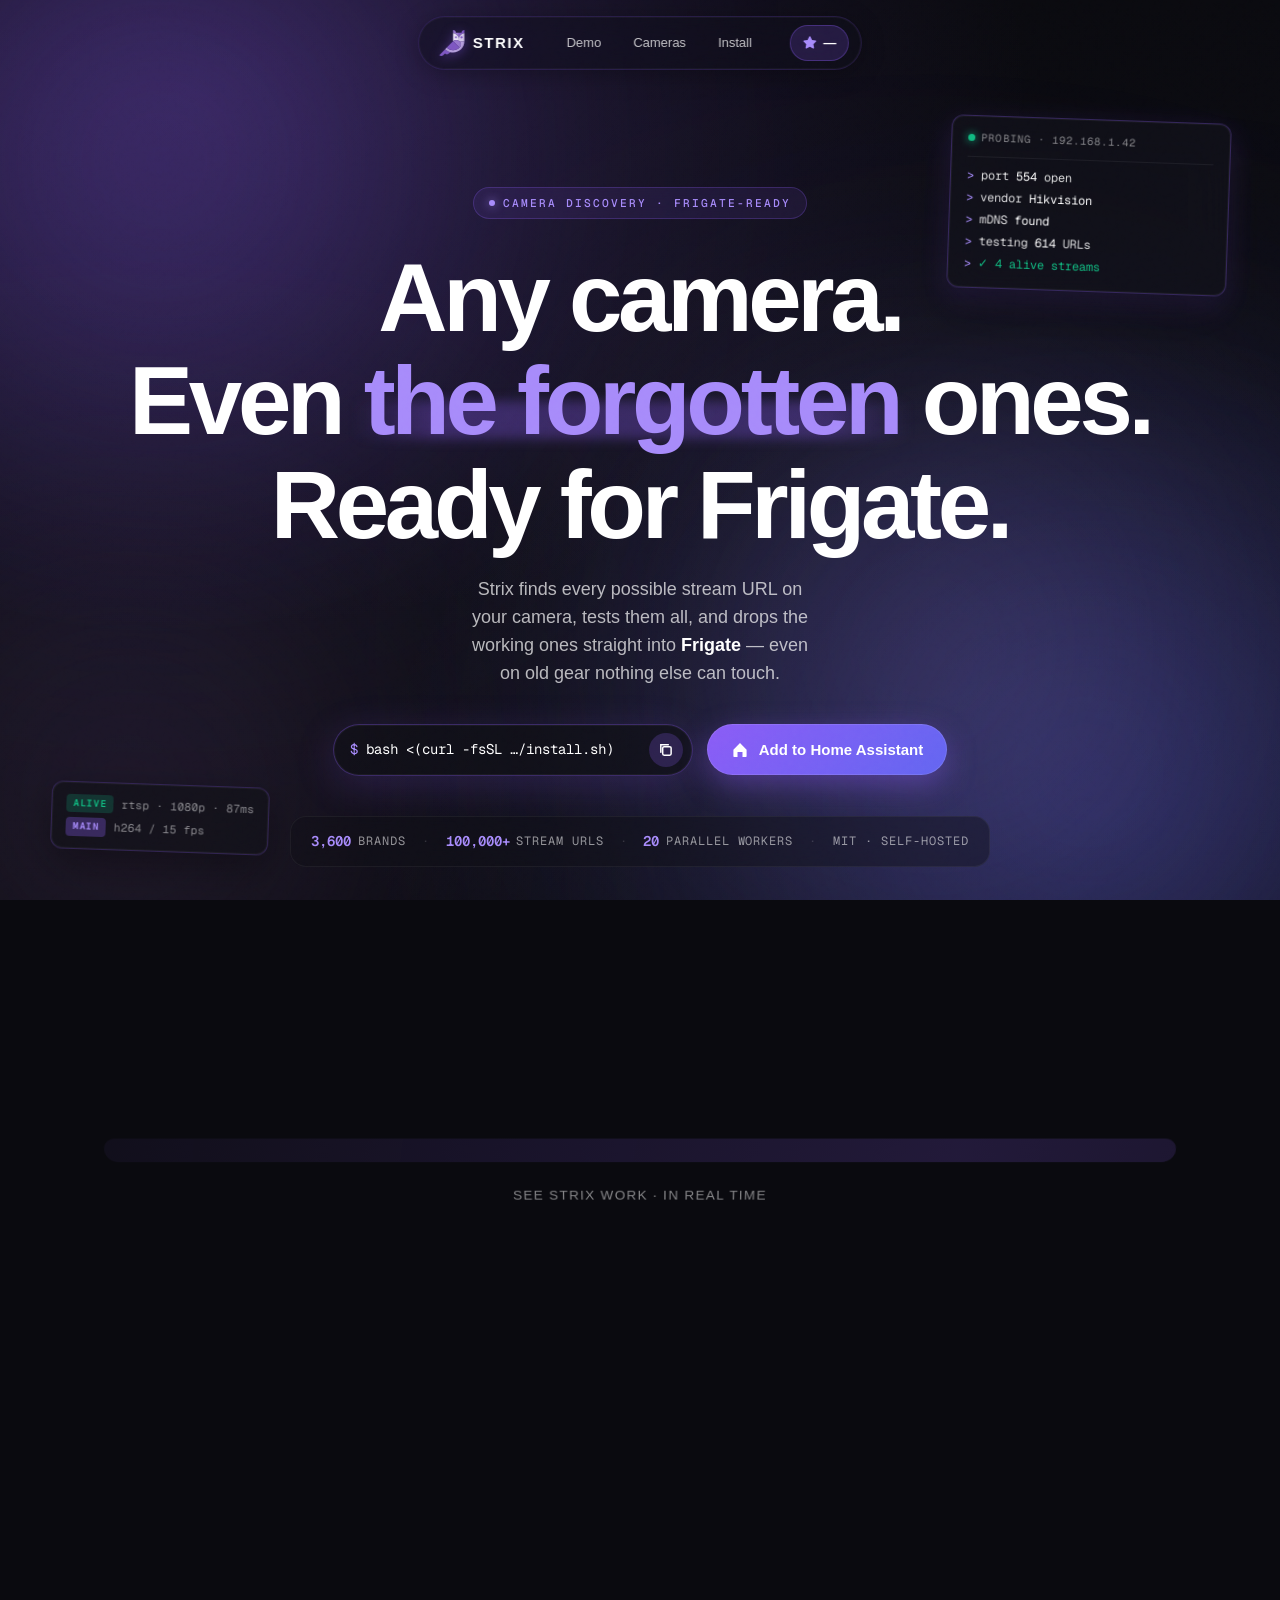
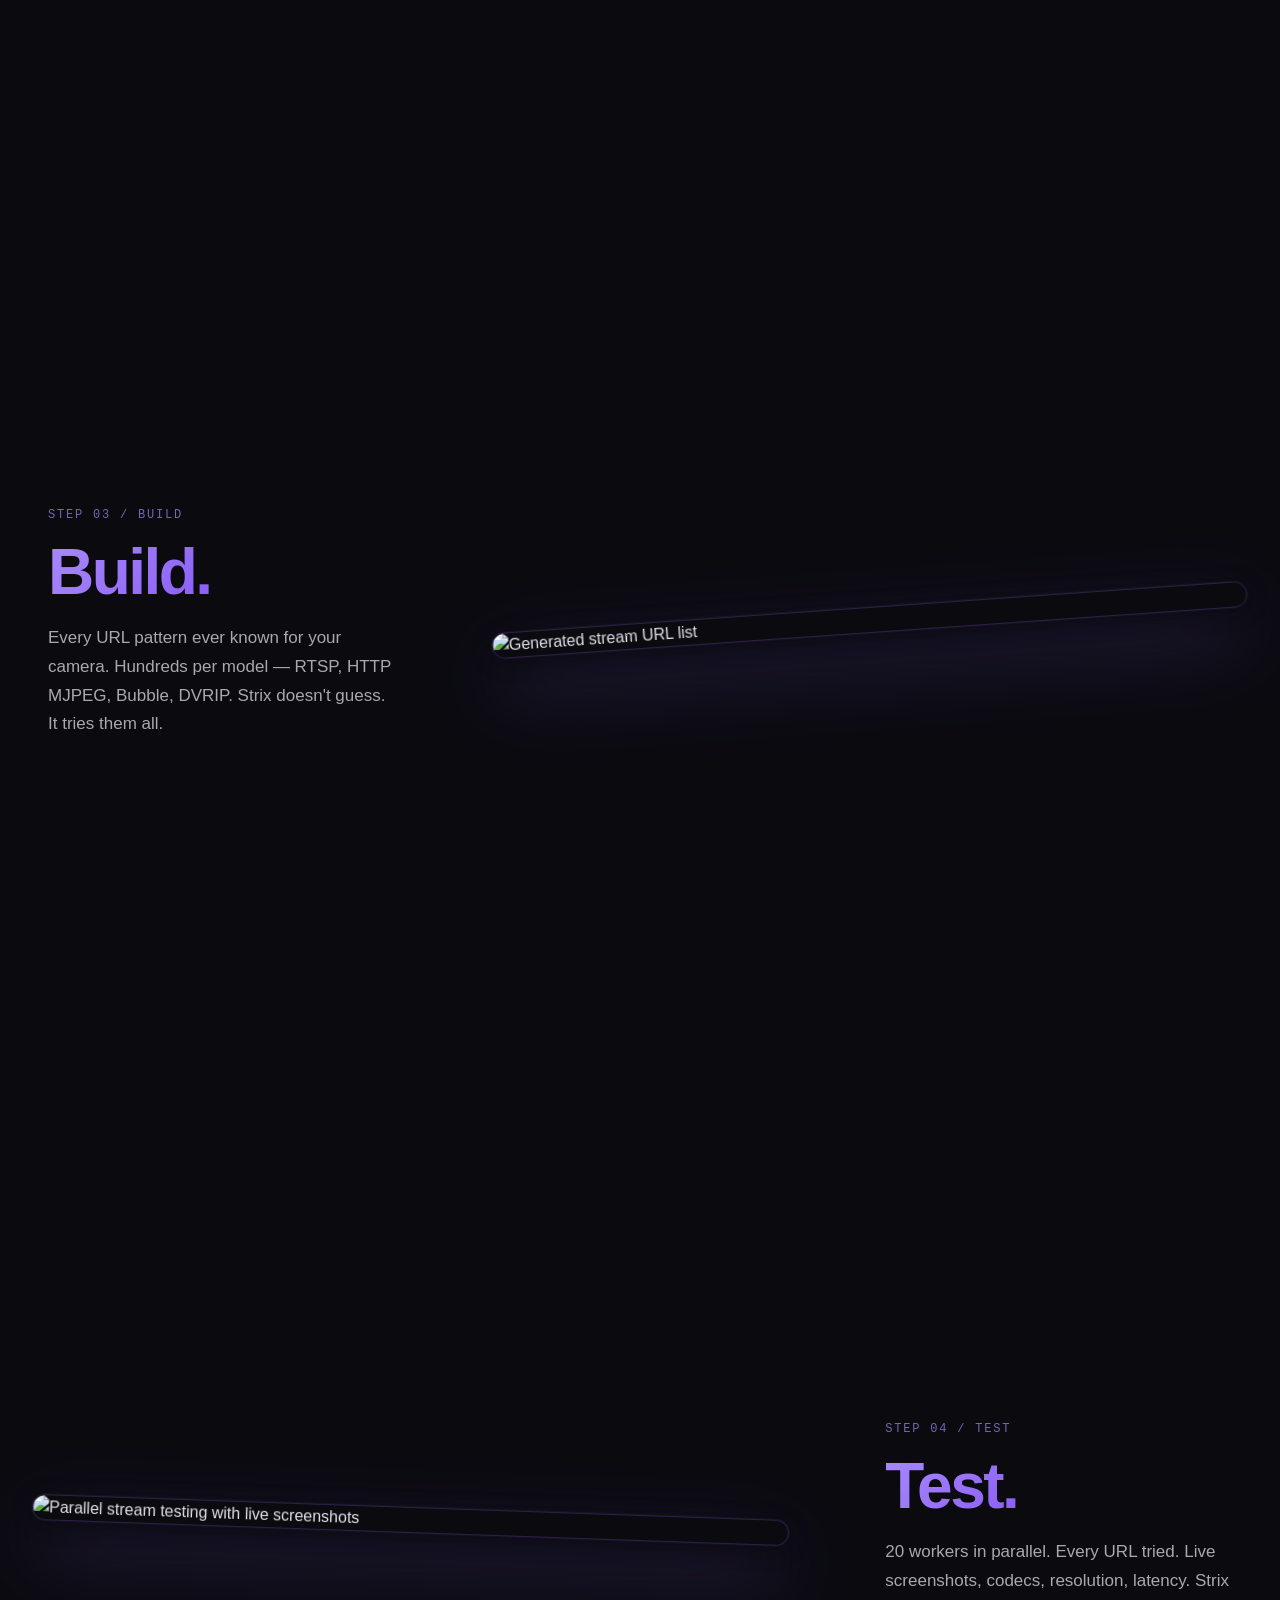
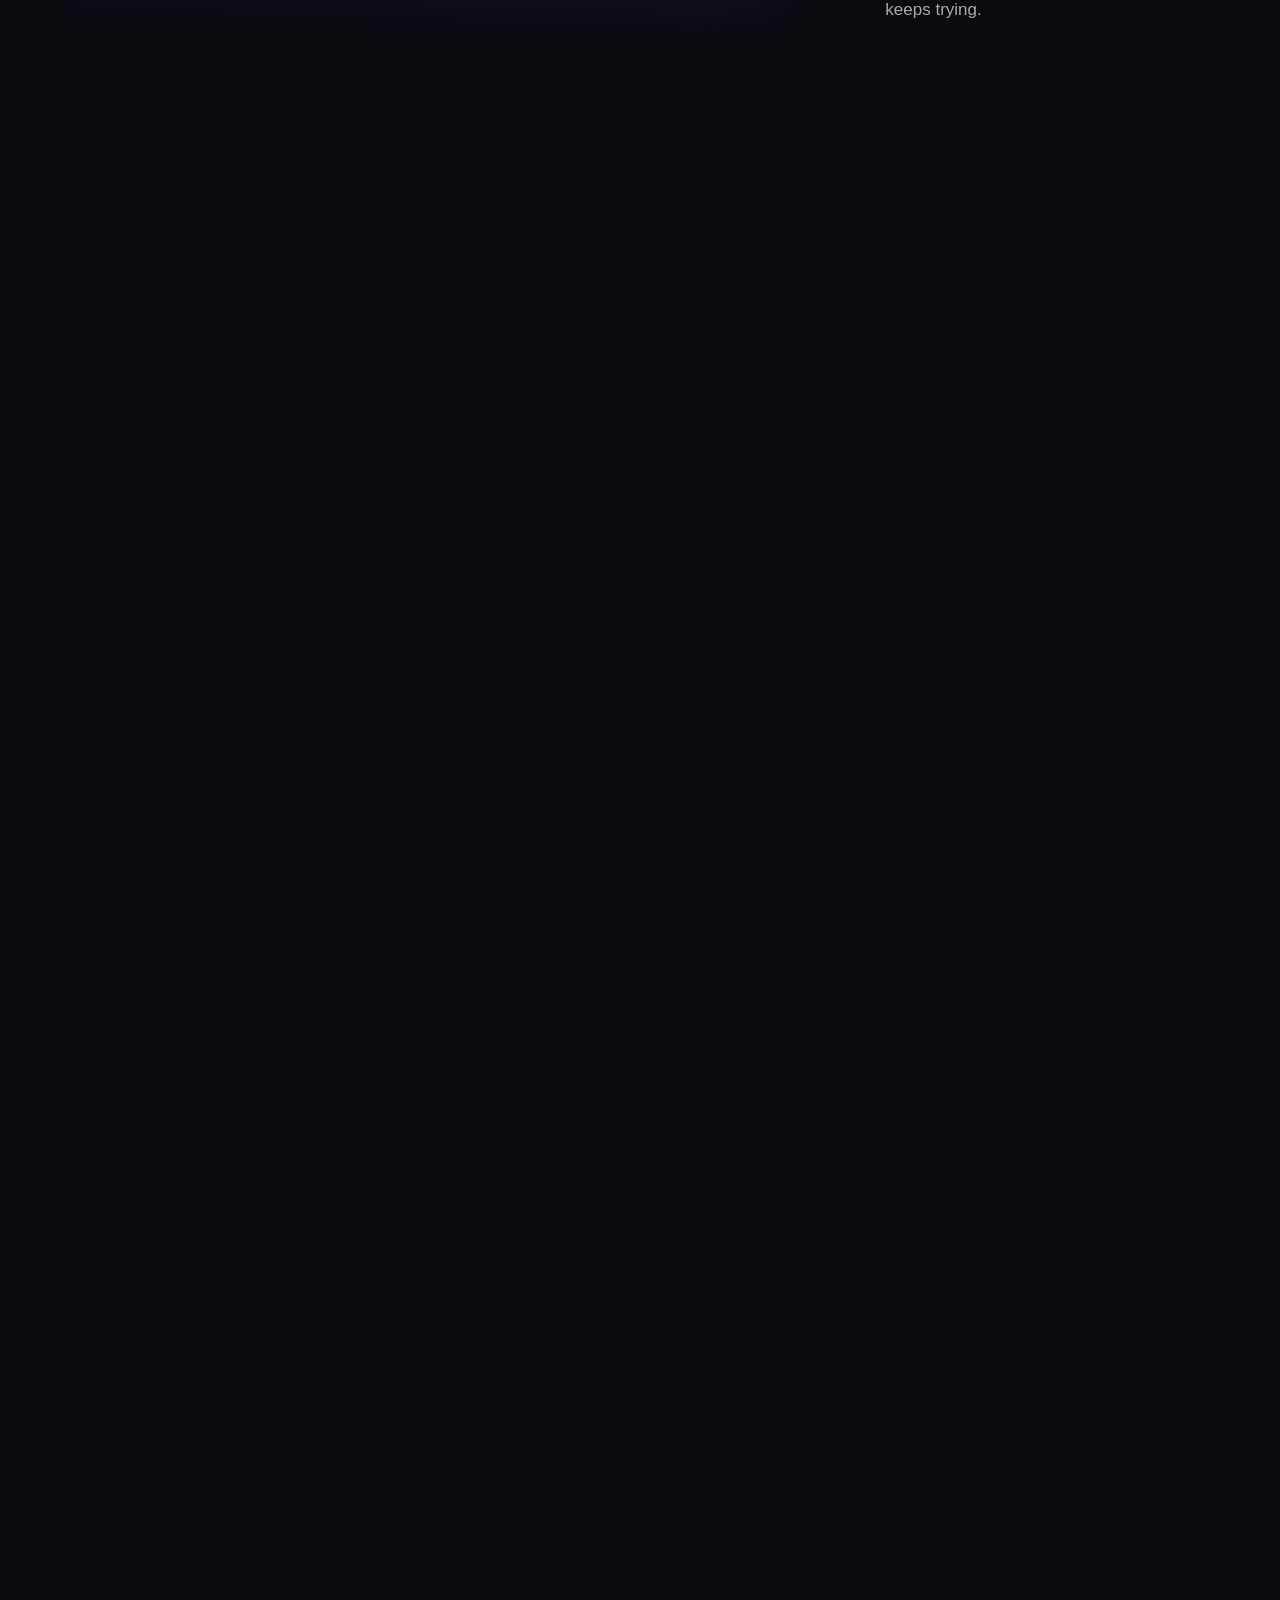
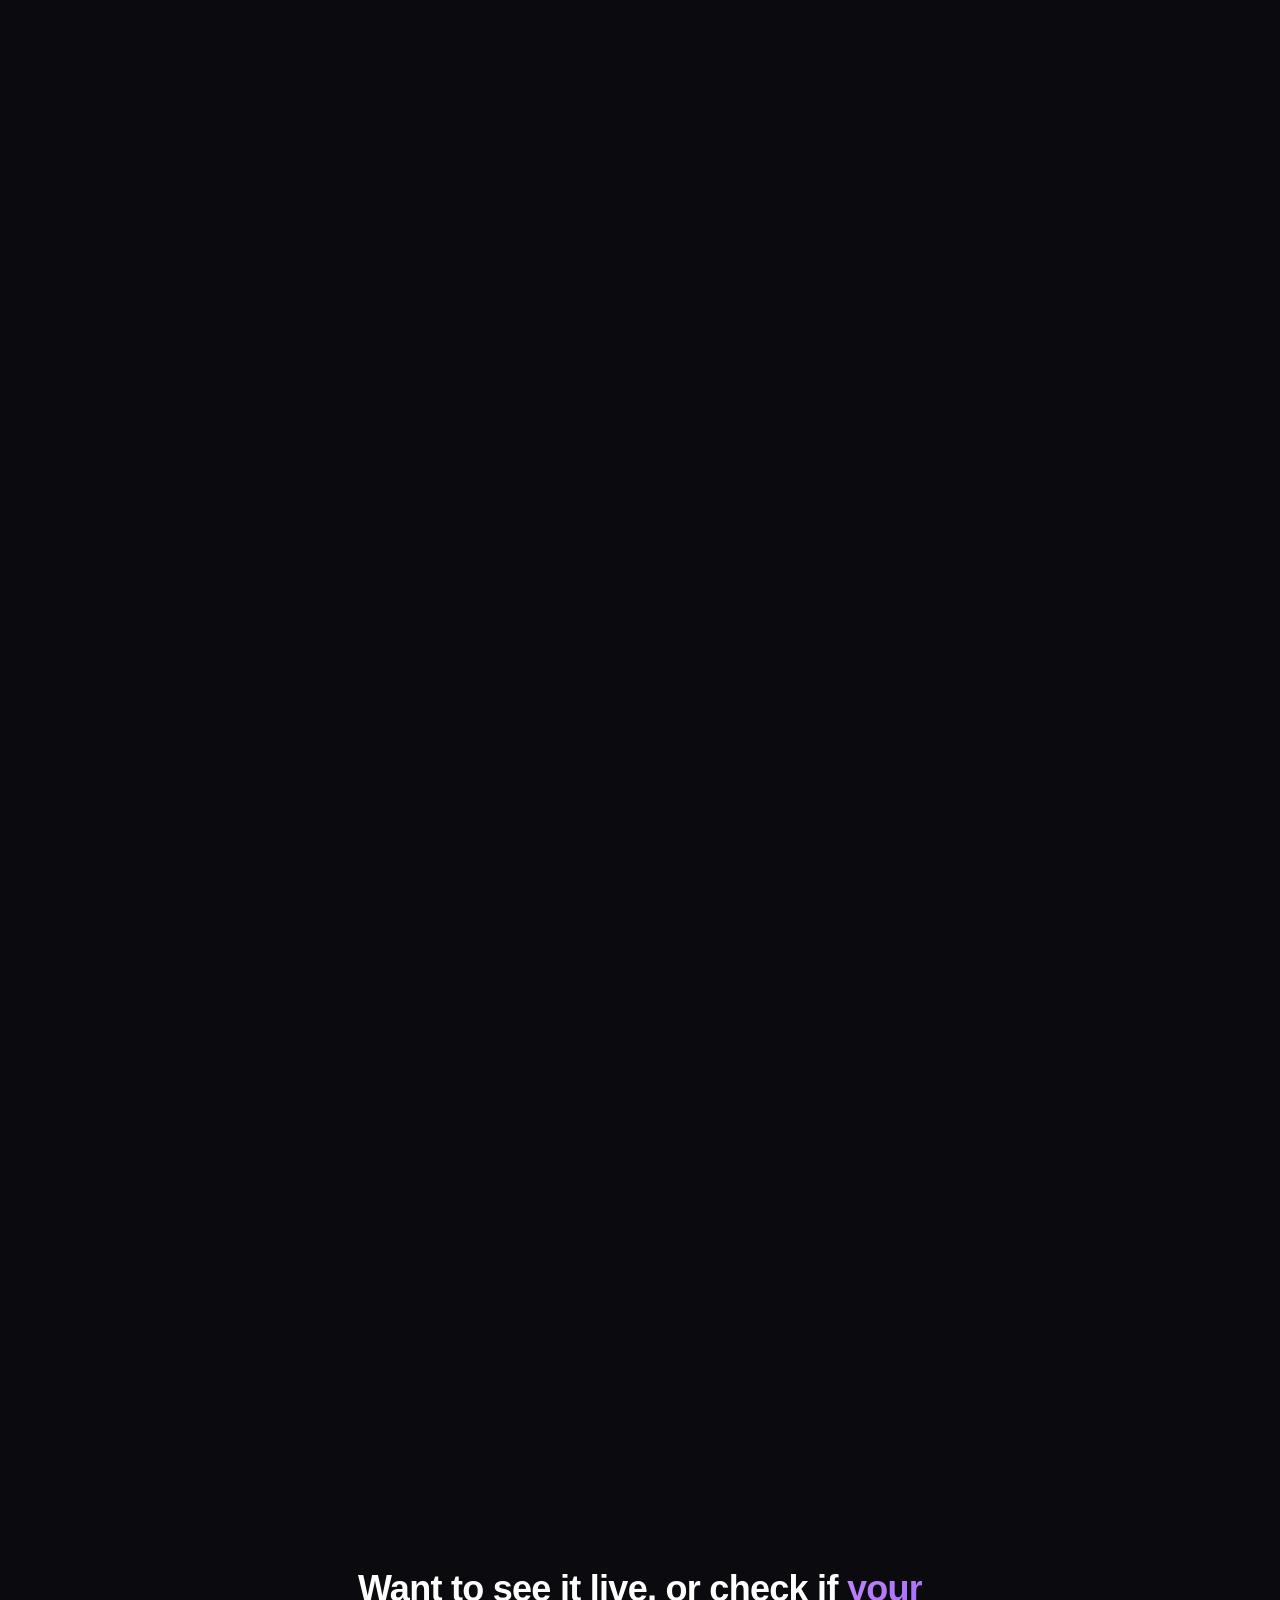
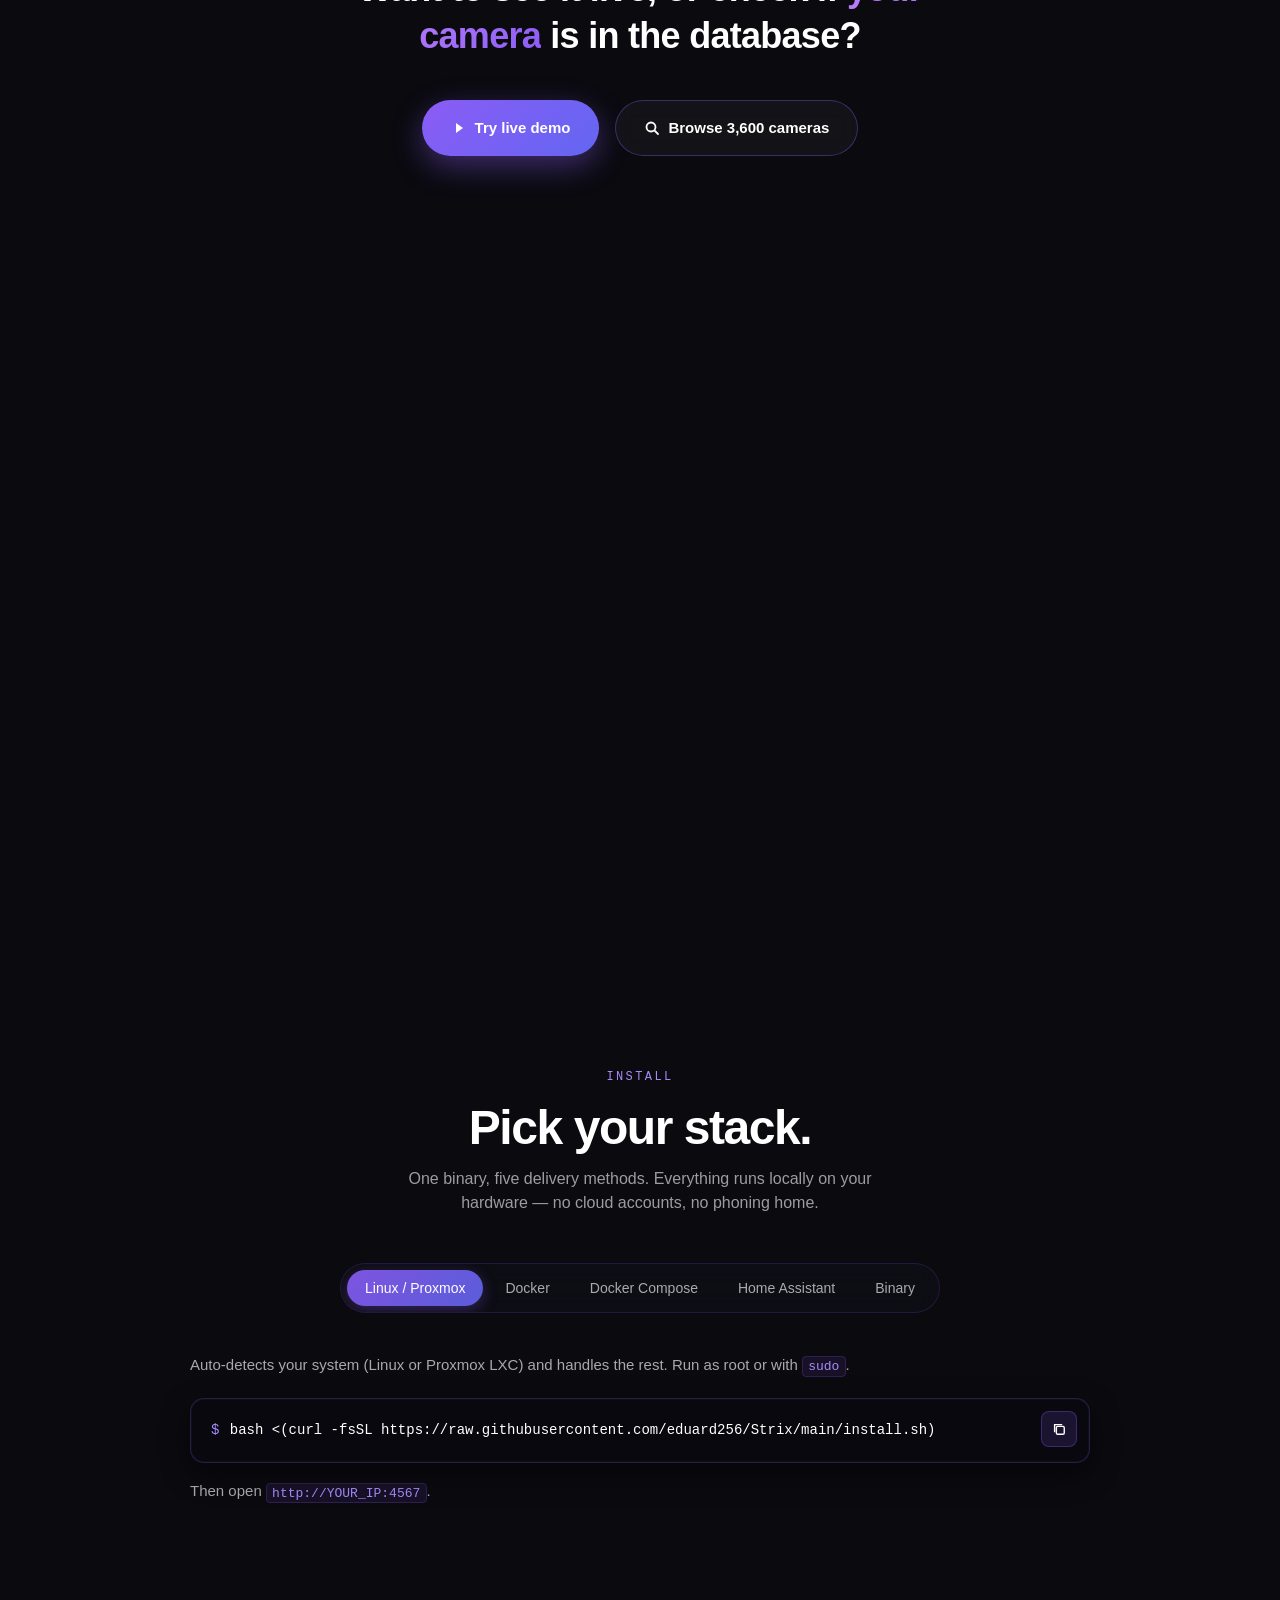
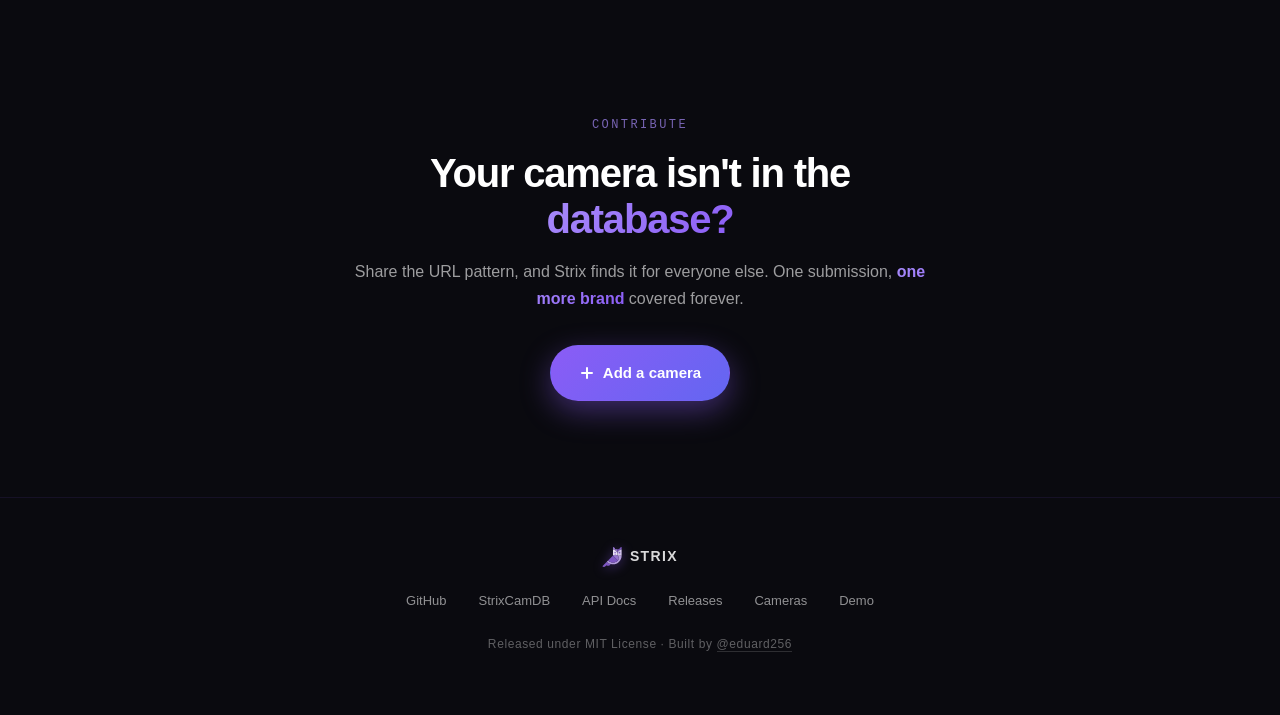
==== commit 1264b515: "Rebuild hero as premium SaaS layout and polish gif reveal Hero now carries an eyebrow tag, three-lin" ====
--- a/index.html
+++ b/index.html
@@ -16,9 +16,20 @@
 
     <link rel="icon" type="image/png" href="https://github.com/eduard256/Strix/releases/download/v2.0.0/icon-192.png">
 
+    <!-- Display + mono fonts. Satoshi is the headline voice; Geist Mono
+         is used for UI chrome (trust-bar numbers, terminal peek, eyebrow
+         tag). Loaded from Fontshare / Google with display=swap so the
+         hero never renders blank while they fetch. -->
+    <link rel="preconnect" href="https://fonts.googleapis.com">
+    <link rel="preconnect" href="https://fonts.gstatic.com" crossorigin>
+    <link rel="preconnect" href="https://api.fontshare.com" crossorigin>
+    <link href="https://api.fontshare.com/v2/css?f[]=satoshi@700,600,500,400&display=swap" rel="stylesheet">
+    <link href="https://fonts.googleapis.com/css2?family=Geist+Mono:wght@400;500;600&display=swap" rel="stylesheet">
+
     <!-- Landing styles. Each file owns one visual zone of the page. -->
     <link rel="stylesheet" href="landing/css/bg.css">
     <link rel="stylesheet" href="landing/css/topbar.css">
+    <link rel="stylesheet" href="landing/css/hero.css">
     <link rel="stylesheet" href="landing/css/story.css">
     <link rel="stylesheet" href="landing/css/install.css">
     <link rel="stylesheet" href="landing/css/end.css">
@@ -105,10 +116,108 @@
 
 
 <!-- ══════════════════════════════════════════════════════════════
-     HERO — to be rebuilt from scratch. The section wrapper is kept
-     so that #hero anchors in the topbar and footer still resolve.
-     ═════════════════════════════════════════════════════════════ -->
-<section id="hero" class="hero section"></section>
+     HERO — premium SaaS layout: eyebrow tag, three-line headline,
+     sub-copy, primary install CTA + Home Assistant deep-link,
+     trust-bar, and a pair of floating probe-scan cards on desktop.
+     ═════════════════════════════════════════════════════════════ -->
+<section id="hero" class="hero section">
+    <div class="section-halo"></div>
+
+    <!-- Floating terminal peek — desktop decoration above the fold.
+         Simulates a live probe run to make the product feel alive
+         inside the hero itself. Hidden by CSS below 960px. -->
+    <aside class="hero-peek" aria-hidden="true">
+        <div class="hero-peek-head">
+            <span class="hero-peek-head-dot"></span>
+            <span>PROBING · 192.168.1.42</span>
+        </div>
+        <div class="hero-peek-lines">
+            <div class="hero-peek-line"><span class="hero-peek-arrow">&gt;</span> port <span class="hero-peek-value">554</span> open</div>
+            <div class="hero-peek-line"><span class="hero-peek-arrow">&gt;</span> vendor <span class="hero-peek-value">Hikvision</span></div>
+            <div class="hero-peek-line"><span class="hero-peek-arrow">&gt;</span> mDNS <span class="hero-peek-value">found</span></div>
+            <div class="hero-peek-line"><span class="hero-peek-arrow">&gt;</span> testing <span class="hero-peek-value">614</span> URLs</div>
+            <div class="hero-peek-line"><span class="hero-peek-arrow">&gt;</span> <span class="hero-peek-ok">✓ 4 alive streams</span></div>
+        </div>
+    </aside>
+
+    <aside class="hero-peek-sub" aria-hidden="true">
+        <div class="hero-peek-sub-row">
+            <span class="hero-peek-badge alive">ALIVE</span>
+            <span class="hero-peek-sub-label">rtsp · 1080p · 87ms</span>
+        </div>
+        <div class="hero-peek-sub-row">
+            <span class="hero-peek-badge main">MAIN</span>
+            <span class="hero-peek-sub-label">h264 / 15 fps</span>
+        </div>
+    </aside>
+
+    <div class="hero-inner">
+        <div class="hero-eyebrow">
+            <span class="hero-eyebrow-dot"></span>
+            Camera discovery · Frigate-ready
+        </div>
+
+        <h1 class="hero-title">
+            <span class="hero-title-line">Any camera.</span>
+            <span class="hero-title-line">
+                Even <span class="hero-title-accent">the forgotten</span> ones.
+            </span>
+            <span class="hero-title-line">Ready for Frigate.</span>
+        </h1>
+
+        <p class="hero-sub">
+            Strix finds every possible stream URL on your camera, tests them all,
+            and drops the working ones straight into <strong>Frigate</strong> &mdash;
+            even on old gear nothing else can touch.
+        </p>
+
+        <div class="hero-ctas">
+            <div class="hero-install" role="group" aria-label="Install command">
+                <span class="hero-install-cmd" title="bash <(curl -fsSL https://raw.githubusercontent.com/eduard256/Strix/main/install.sh)">
+                    <span class="prompt">$</span>bash &lt;(curl -fsSL …/install.sh)
+                </span>
+                <button class="hero-install-copy"
+                        data-copy="bash <(curl -fsSL https://raw.githubusercontent.com/eduard256/Strix/main/install.sh)"
+                        aria-label="Copy install command">
+                    <svg viewBox="0 0 16 16" fill="none">
+                        <rect x="5" y="5" width="9" height="9" rx="1.5" stroke="currentColor" stroke-width="1.6"/>
+                        <path d="M3 11V3h8" stroke="currentColor" stroke-width="1.6" stroke-linecap="round"/>
+                    </svg>
+                </button>
+            </div>
+
+            <a class="hero-ha"
+               href="https://my.home-assistant.io/redirect/supervisor_add_addon_repository/?repository_url=https%3A%2F%2Fgithub.com%2Feduard256%2Fhassio-strix"
+               target="_blank" rel="noopener">
+                <svg viewBox="0 0 24 24" fill="currentColor" aria-hidden="true">
+                    <path d="M12 2.8L3.2 11.5v8.9c0 .5.4.9.9.9h4.6v-6.8h6.6v6.8h4.6c.5 0 .9-.4.9-.9v-8.9L12 2.8z"/>
+                </svg>
+                Add to Home Assistant
+            </a>
+        </div>
+
+        <div class="hero-trust" role="list">
+            <div class="hero-trust-item" role="listitem">
+                <span class="hero-trust-num">3,600</span>
+                <span>brands</span>
+            </div>
+            <span class="hero-trust-sep" aria-hidden="true">·</span>
+            <div class="hero-trust-item" role="listitem">
+                <span class="hero-trust-num">100,000+</span>
+                <span>stream URLs</span>
+            </div>
+            <span class="hero-trust-sep" aria-hidden="true">·</span>
+            <div class="hero-trust-item" role="listitem">
+                <span class="hero-trust-num">20</span>
+                <span>parallel workers</span>
+            </div>
+            <span class="hero-trust-sep" aria-hidden="true">·</span>
+            <div class="hero-trust-item" role="listitem">
+                <span>MIT · Self-hosted</span>
+            </div>
+        </div>
+    </div>
+</section>
 
 
 <!-- ══════════════════════════════════════════════════════════════
--- a/landing/css/hero.css
+++ b/landing/css/hero.css
@@ -0,0 +1,522 @@
+/*
+ * landing/css/hero.css
+ *
+ * Hero section — dense, premium SaaS feel.
+ *
+ * Layers, top to bottom:
+ *   1. eyebrow tag       small pill with category markers
+ *   2. headline          three stacked lines, middle line accented
+ *   3. sub               one crisp sentence on the mechanism
+ *   4. primary CTA       install one-liner in a glass pill
+ *   5. secondary CTA     "Add to Home Assistant" purple button
+ *   6. trust bar         inline row of concrete numbers
+ *   7. floating peek     live-looking probe terminal card (desktop only)
+ *
+ * Typography is Satoshi for display + Geist Mono for UI chrome. Both
+ * loaded from Fontshare/Google in index.html — no system-stack fall-
+ * back for H1 because character is the whole point here.
+ *
+ * Mobile-first: every rule below is authored for 375px, then scaled
+ * up with min-width media queries at the bottom.
+ */
+
+.hero {
+    position: relative;
+    min-height: 100vh;
+    padding: 7rem 1.25rem 3rem;
+    display: flex;
+    flex-direction: column;
+    align-items: center;
+    justify-content: center;
+    z-index: 1;
+    overflow: hidden;
+}
+
+.hero-inner {
+    width: 100%;
+    max-width: 1100px;
+    text-align: center;
+    position: relative;
+    z-index: 1;
+    display: flex;
+    flex-direction: column;
+    align-items: center;
+}
+
+/* ─── Eyebrow ─────────────────────────────────────────────────── */
+.hero-eyebrow {
+    display: inline-flex;
+    align-items: center;
+    gap: 0.5rem;
+    padding: 0.4rem 0.9rem;
+    background: rgba(var(--purple-1), 0.1);
+    border: 1px solid rgba(var(--purple-1), 0.25);
+    border-radius: 999px;
+    font-family: 'Geist Mono', 'SF Mono', ui-monospace, monospace;
+    font-size: 0.7rem;
+    font-weight: 500;
+    letter-spacing: 0.18em;
+    text-transform: uppercase;
+    color: rgba(var(--purple-3), 1);
+    margin-bottom: 2rem;
+    backdrop-filter: blur(12px);
+    -webkit-backdrop-filter: blur(12px);
+    opacity: 0;
+    transform: translateY(-10px);
+    animation: heroIn 0.8s cubic-bezier(0.22, 1, 0.36, 1) 0.1s forwards;
+}
+
+.hero-eyebrow-dot {
+    width: 6px;
+    height: 6px;
+    border-radius: 50%;
+    background: rgba(var(--purple-3), 1);
+    box-shadow: 0 0 10px rgba(var(--purple-3), 0.8);
+    animation: eyebrowPulse 2s ease-in-out infinite;
+}
+
+@keyframes eyebrowPulse {
+    0%, 100% { opacity: 1;   transform: scale(1); }
+    50%      { opacity: 0.4; transform: scale(0.8); }
+}
+
+/* ─── Headline ────────────────────────────────────────────────── */
+.hero-title {
+    font-family: 'Satoshi', 'Inter', -apple-system, sans-serif;
+    font-weight: 700;
+    font-size: clamp(2.25rem, 10vw, 6rem);
+    line-height: 0.98;
+    letter-spacing: -0.045em;
+    color: #ffffff;
+    margin: 0 0 1.5rem;
+    display: flex;
+    flex-direction: column;
+    align-items: center;
+    gap: 0.1em;
+    max-width: 20ch;
+}
+
+.hero-title-line {
+    display: block;
+    opacity: 0;
+    transform: translateY(24px);
+    animation: heroIn 1s cubic-bezier(0.22, 1, 0.36, 1) forwards;
+}
+
+.hero-title-line:nth-child(1) { animation-delay: 0.2s; }
+.hero-title-line:nth-child(2) { animation-delay: 0.4s; }
+.hero-title-line:nth-child(3) { animation-delay: 0.6s; }
+
+.hero-title-accent {
+    color: rgba(var(--purple-3), 1);
+    position: relative;
+    display: inline-block;
+}
+
+/* A soft painted highlight under the middle line — evokes a marker
+   stroke, accentuates the most important phrase without falling into
+   the overused gradient-text trope. */
+.hero-title-accent::before {
+    content: '';
+    position: absolute;
+    left: -2%;
+    right: -2%;
+    bottom: 0.1em;
+    height: 0.4em;
+    background: linear-gradient(90deg,
+        transparent 0%,
+        rgba(var(--purple-1), 0.3) 15%,
+        rgba(var(--purple-1), 0.3) 85%,
+        transparent 100%);
+    z-index: -1;
+    border-radius: 4px;
+    filter: blur(6px);
+    transform: scaleX(0);
+    transform-origin: left center;
+    animation: markerIn 1s cubic-bezier(0.22, 1, 0.36, 1) 0.9s forwards;
+}
+
+@keyframes markerIn {
+    to { transform: scaleX(1); }
+}
+
+/* ─── Sub-copy ────────────────────────────────────────────────── */
+.hero-sub {
+    font-size: clamp(0.9375rem, 2.4vw, 1.125rem);
+    line-height: 1.55;
+    color: rgba(255, 255, 255, 0.7);
+    max-width: 34ch;
+    margin: 0 0 2.25rem;
+    opacity: 0;
+    transform: translateY(16px);
+    animation: heroIn 1s cubic-bezier(0.22, 1, 0.36, 1) 0.8s forwards;
+}
+
+.hero-sub strong {
+    color: #ffffff;
+    font-weight: 600;
+}
+
+/* ─── CTAs ────────────────────────────────────────────────────── */
+.hero-ctas {
+    display: flex;
+    flex-direction: column;
+    align-items: center;
+    gap: 0.875rem;
+    margin-bottom: 2.5rem;
+    opacity: 0;
+    transform: translateY(16px);
+    animation: heroIn 1s cubic-bezier(0.22, 1, 0.36, 1) 0.95s forwards;
+    width: 100%;
+    max-width: 520px;
+}
+
+/* Install pill — glass surface, mono command, copy button */
+.hero-install {
+    display: inline-flex;
+    align-items: center;
+    gap: 0.5rem;
+    width: 100%;
+    padding: 0.5rem 0.55rem 0.5rem 1rem;
+    background: rgba(16, 16, 24, 0.7);
+    border: 1px solid rgba(var(--purple-1), 0.35);
+    border-radius: 999px;
+    backdrop-filter: blur(18px) saturate(140%);
+    -webkit-backdrop-filter: blur(18px) saturate(140%);
+    box-shadow:
+        0 10px 40px rgba(var(--purple-1), 0.2),
+        0 0 0 1px rgba(255, 255, 255, 0.04) inset;
+    transition: border-color 250ms ease, box-shadow 250ms ease;
+}
+
+.hero-install:hover {
+    border-color: rgba(var(--purple-1), 0.55);
+    box-shadow:
+        0 14px 50px rgba(var(--purple-1), 0.3),
+        0 0 0 1px rgba(255, 255, 255, 0.05) inset;
+}
+
+.hero-install-cmd {
+    font-family: 'Geist Mono', 'SF Mono', ui-monospace, monospace;
+    font-size: 0.8125rem;
+    color: #ffffff;
+    white-space: nowrap;
+    overflow: hidden;
+    text-overflow: ellipsis;
+    flex: 1;
+    text-align: left;
+}
+
+.hero-install-cmd .prompt {
+    color: rgba(var(--purple-3), 1);
+    user-select: none;
+    margin-right: 0.5rem;
+}
+
+.hero-install-copy {
+    flex-shrink: 0;
+    display: inline-flex;
+    align-items: center;
+    justify-content: center;
+    width: 34px;
+    height: 34px;
+    background: rgba(var(--purple-1), 0.22);
+    border: none;
+    border-radius: 999px;
+    color: #ffffff;
+    cursor: pointer;
+    transition: background 150ms ease, transform 150ms ease;
+}
+
+.hero-install-copy:hover  { background: rgba(var(--purple-1), 0.4); }
+.hero-install-copy:active { transform: scale(0.92); }
+.hero-install-copy svg    { width: 15px; height: 15px; }
+.hero-install-copy.copied { background: rgba(16, 185, 129, 0.45); }
+
+/* HA button — solid purple with HA house icon */
+.hero-ha {
+    display: inline-flex;
+    align-items: center;
+    justify-content: center;
+    gap: 0.625rem;
+    width: 100%;
+    padding: 0.9rem 1.5rem;
+    background: linear-gradient(135deg,
+        rgba(var(--purple-1), 1),
+        rgba(var(--purple-2), 1));
+    color: #ffffff;
+    border: none;
+    border-radius: 999px;
+    font-family: 'Satoshi', 'Inter', sans-serif;
+    font-size: 0.9375rem;
+    font-weight: 600;
+    text-decoration: none;
+    cursor: pointer;
+    box-shadow:
+        0 10px 30px rgba(var(--purple-1), 0.4),
+        0 0 0 1px rgba(255, 255, 255, 0.1) inset;
+    transition: transform 200ms ease, box-shadow 200ms ease;
+    position: relative;
+    overflow: hidden;
+}
+
+/* Shimmer sweep across the HA button on hover — signature SaaS detail */
+.hero-ha::before {
+    content: '';
+    position: absolute;
+    top: 0;
+    left: -100%;
+    width: 100%;
+    height: 100%;
+    background: linear-gradient(90deg,
+        transparent 0%,
+        rgba(255, 255, 255, 0.18) 50%,
+        transparent 100%);
+    transition: left 600ms ease;
+}
+
+.hero-ha:hover {
+    transform: translateY(-2px);
+    box-shadow:
+        0 16px 40px rgba(var(--purple-1), 0.55),
+        0 0 0 1px rgba(255, 255, 255, 0.15) inset;
+}
+
+.hero-ha:hover::before { left: 100%; }
+.hero-ha:active        { transform: translateY(0); }
+.hero-ha svg           { width: 18px; height: 18px; }
+
+/* ─── Trust bar ──────────────────────────────────────────────── */
+.hero-trust {
+    display: flex;
+    flex-wrap: wrap;
+    justify-content: center;
+    align-items: center;
+    gap: 0.4rem 1rem;
+    padding: 0.875rem 1.25rem;
+    background: rgba(16, 16, 24, 0.45);
+    border: 1px solid rgba(255, 255, 255, 0.05);
+    border-radius: 16px;
+    backdrop-filter: blur(14px);
+    -webkit-backdrop-filter: blur(14px);
+    font-family: 'Geist Mono', 'SF Mono', ui-monospace, monospace;
+    font-size: 0.7rem;
+    letter-spacing: 0.08em;
+    color: rgba(255, 255, 255, 0.55);
+    text-transform: uppercase;
+    opacity: 0;
+    transform: translateY(16px);
+    animation: heroIn 1s cubic-bezier(0.22, 1, 0.36, 1) 1.1s forwards;
+}
+
+.hero-trust-item {
+    display: inline-flex;
+    align-items: center;
+    gap: 0.4rem;
+    white-space: nowrap;
+}
+
+.hero-trust-num {
+    color: rgba(var(--purple-3), 1);
+    font-weight: 600;
+    font-variant-numeric: tabular-nums;
+    font-size: 0.8125rem;
+    letter-spacing: 0;
+}
+
+.hero-trust-sep {
+    color: rgba(255, 255, 255, 0.15);
+    user-select: none;
+}
+
+/* ─── Floating probe card (desktop decoration) ──────────────── */
+/* Gives the hero a live product peek. A mini terminal that shows
+   a fake probe scan running. Hidden on mobile — small screens
+   cannot afford this complexity without losing legibility.        */
+.hero-peek {
+    display: none;  /* shown at desktop breakpoint below */
+}
+
+/* ─── Entrance keyframes ─────────────────────────────────────── */
+@keyframes heroIn {
+    to { opacity: 1; transform: translateY(0); }
+}
+
+/* ─────────────────────────────────────────────────────────────
+   TABLET — 640px+
+   ───────────────────────────────────────────────────────────── */
+@media (min-width: 640px) {
+    .hero { padding: 8rem 2rem 4rem; }
+
+    .hero-ctas {
+        flex-direction: row;
+        justify-content: center;
+        max-width: none;
+    }
+
+    .hero-install { width: auto; min-width: 360px; }
+    .hero-ha      { width: auto; }
+
+    .hero-install-cmd { font-size: 0.875rem; }
+
+    .hero-trust { font-size: 0.75rem; }
+    .hero-trust-num { font-size: 0.875rem; }
+}
+
+/* ─────────────────────────────────────────────────────────────
+   DESKTOP — 960px+
+   Reveals the floating terminal peek card.
+   ───────────────────────────────────────────────────────────── */
+@media (min-width: 960px) {
+    .hero { padding: 9rem 2rem 5rem; min-height: 110vh; }
+
+    .hero-title  { max-width: none; }
+
+    .hero-peek {
+        display: block;
+        position: absolute;
+        top: 12%;
+        right: 4%;
+        width: 280px;
+        padding: 0.875rem 1rem;
+        background: rgba(16, 16, 24, 0.75);
+        border: 1px solid rgba(var(--purple-1), 0.3);
+        border-radius: 12px;
+        backdrop-filter: blur(18px) saturate(140%);
+        -webkit-backdrop-filter: blur(18px) saturate(140%);
+        font-family: 'Geist Mono', 'SF Mono', ui-monospace, monospace;
+        font-size: 0.75rem;
+        color: rgba(255, 255, 255, 0.85);
+        box-shadow:
+            0 20px 50px rgba(0, 0, 0, 0.4),
+            0 10px 30px rgba(var(--purple-1), 0.2),
+            0 0 0 1px rgba(255, 255, 255, 0.04) inset;
+        opacity: 0;
+        transform: translateY(-20px) rotate(2deg);
+        animation: peekIn 1.2s cubic-bezier(0.22, 1, 0.36, 1) 1.4s forwards,
+                   peekFloat 6s ease-in-out 2.6s infinite;
+        z-index: 2;
+    }
+
+    @keyframes peekIn {
+        to { opacity: 1; transform: translateY(0) rotate(2deg); }
+    }
+
+    @keyframes peekFloat {
+        0%, 100% { transform: translateY(0)     rotate(2deg); }
+        50%      { transform: translateY(-8px)  rotate(2.5deg); }
+    }
+
+    .hero-peek-head {
+        display: flex;
+        align-items: center;
+        gap: 0.4rem;
+        margin-bottom: 0.625rem;
+        padding-bottom: 0.625rem;
+        border-bottom: 1px solid rgba(255, 255, 255, 0.06);
+        color: rgba(255, 255, 255, 0.5);
+        font-size: 0.65rem;
+        letter-spacing: 0.1em;
+        text-transform: uppercase;
+    }
+
+    .hero-peek-head-dot {
+        width: 7px;
+        height: 7px;
+        border-radius: 50%;
+        background: #10b981;
+        box-shadow: 0 0 8px #10b981;
+        animation: eyebrowPulse 1.4s ease-in-out infinite;
+    }
+
+    .hero-peek-lines {
+        display: flex;
+        flex-direction: column;
+        gap: 0.3rem;
+        line-height: 1.45;
+    }
+
+    .hero-peek-line {
+        opacity: 0;
+        animation: peekLineIn 0.5s ease-out forwards;
+    }
+
+    .hero-peek-line:nth-child(1) { animation-delay: 2.0s; }
+    .hero-peek-line:nth-child(2) { animation-delay: 2.6s; }
+    .hero-peek-line:nth-child(3) { animation-delay: 3.2s; }
+    .hero-peek-line:nth-child(4) { animation-delay: 3.8s; }
+    .hero-peek-line:nth-child(5) { animation-delay: 4.4s; }
+
+    @keyframes peekLineIn {
+        from { opacity: 0; transform: translateX(-8px); }
+        to   { opacity: 1; transform: translateX(0); }
+    }
+
+    .hero-peek-arrow  { color: rgba(var(--purple-3), 1); user-select: none; }
+    .hero-peek-key    { color: rgba(var(--purple-3), 1); }
+    .hero-peek-value  { color: #ffffff; }
+    .hero-peek-ok     { color: #10b981; }
+
+    /* Second floating card, bottom-left, with a quick result summary */
+    .hero-peek-sub {
+        display: block;
+        position: absolute;
+        bottom: 14%;
+        left: 4%;
+        padding: 0.75rem 0.9rem;
+        background: rgba(16, 16, 24, 0.7);
+        border: 1px solid rgba(var(--purple-1), 0.25);
+        border-radius: 12px;
+        backdrop-filter: blur(14px);
+        -webkit-backdrop-filter: blur(14px);
+        font-family: 'Geist Mono', 'SF Mono', ui-monospace, monospace;
+        font-size: 0.7rem;
+        color: rgba(255, 255, 255, 0.75);
+        box-shadow:
+            0 14px 40px rgba(0, 0, 0, 0.35),
+            0 0 0 1px rgba(255, 255, 255, 0.04) inset;
+        opacity: 0;
+        transform: translateY(20px) rotate(-2.5deg);
+        animation: peekIn 1.2s cubic-bezier(0.22, 1, 0.36, 1) 1.8s forwards,
+                   peekFloatB 7s ease-in-out 3s infinite;
+        z-index: 2;
+    }
+
+    @keyframes peekFloatB {
+        0%, 100% { transform: translateY(0)    rotate(-2.5deg); }
+        50%      { transform: translateY(-6px) rotate(-2deg);   }
+    }
+
+    .hero-peek-sub-row {
+        display: flex;
+        align-items: center;
+        gap: 0.5rem;
+        margin-bottom: 0.3rem;
+    }
+    .hero-peek-sub-row:last-child { margin-bottom: 0; }
+
+    .hero-peek-badge {
+        padding: 0.125rem 0.4rem;
+        border-radius: 4px;
+        font-size: 0.6rem;
+        font-weight: 600;
+        letter-spacing: 0.08em;
+    }
+    .hero-peek-badge.alive  { background: rgba(16, 185, 129, 0.2); color: #10b981; }
+    .hero-peek-badge.main   { background: rgba(var(--purple-1), 0.3); color: rgba(var(--purple-3), 1); }
+
+    .hero-peek-sub-label { color: rgba(255, 255, 255, 0.5); }
+    .hero-peek-sub-value { color: #ffffff; font-weight: 500; }
+}
+
+/* Honour users who asked for less motion — we drop the continuous
+   idle floating, but entrance animations still play once so the
+   layout doesn't arrive empty. */
+@media (prefers-reduced-motion: reduce) {
+    .hero-peek,
+    .hero-peek-sub,
+    .hero-eyebrow-dot,
+    .hero-peek-head-dot {
+        animation: none !important;
+    }
+}
--- a/landing/css/story.css
+++ b/landing/css/story.css
@@ -188,6 +188,49 @@
         0 10px 40px rgba(0, 0, 0, 0.5),
         0 40px 120px rgba(var(--purple-1), 0.35),
         0 0 0 1px rgba(255, 255, 255, 0.04);
+    /* Loading state — gif is invisible and pushed down while the
+       network fetches. The .loaded class (added by JS once the gif
+       has actually decoded) rides it back into place with a single
+       graceful motion, so the user never sees a broken square. */
+    opacity: 0;
+    transform: translateY(30px);
+    transition:
+        opacity   900ms cubic-bezier(0.22, 1, 0.36, 1),
+        transform 900ms cubic-bezier(0.22, 1, 0.36, 1);
+}
+
+.gif-bridge-frame img.loaded {
+    opacity: 1;
+    transform: translateY(0);
+}
+
+/* Skeleton shimmer shown while the gif is still downloading. Sits
+   beneath the <img> and fades out once the image has loaded. */
+.gif-bridge-frame::before {
+    content: '';
+    position: absolute;
+    inset: 0;
+    border-radius: 20px;
+    background:
+        linear-gradient(100deg,
+            rgba(var(--purple-1), 0.05) 0%,
+            rgba(var(--purple-1), 0.18) 40%,
+            rgba(var(--purple-1), 0.05) 80%);
+    background-size: 200% 100%;
+    animation: gifShimmer 1.6s ease-in-out infinite;
+    opacity: 1;
+    transition: opacity 500ms ease 300ms;
+    pointer-events: none;
+    z-index: 0;
+}
+
+.gif-bridge-frame.loaded::before {
+    opacity: 0;
+}
+
+@keyframes gifShimmer {
+    0%   { background-position: 200% 0; }
+    100% { background-position: -200% 0; }
 }
 
 .gif-bridge-caption {
@@ -335,8 +378,26 @@
     .scene:not(.in-view):nth-of-type(odd) .scene-shot img  { transform: translateX(20px)  rotate(-2deg); }
     .scene:not(.in-view):nth-of-type(even) .scene-shot img { transform: translateX(-20px) rotate(2deg); }
 
-    .gif-bridge { min-height: 60vh; }
-    .gif-bridge-frame { transform: rotateX(-15deg) translateZ(-20px); }
+    /* Mobile gif strategy — make it feel BIG. The frame blows out
+       past the viewport (~170% of the screen wide) so the gif
+       dominates the fold even on a narrow phone. Shoulders of the
+       gif bleed off both edges — it's intentional, a visual hook
+       that tells the user "there's more product than the phone
+       can show". Tilt softens because heavy rotateX on a narrow
+       frame folds the gif into itself. */
+    .gif-bridge {
+        min-height: 55vh;
+        padding: 1rem 0;
+        overflow: visible;
+    }
+    .gif-bridge-frame {
+        width: 170vw;
+        max-width: 170vw;
+        margin-left: -35vw;
+        transform: rotateX(-10deg) translateZ(-10px);
+    }
+    .gif-bridge-frame img { border-radius: 14px; }
+    .gif-bridge-caption { font-size: 0.75rem; bottom: -2.25rem; }
     .mid-cta { padding: 4rem 1.25rem; gap: 2rem; }
 }
 
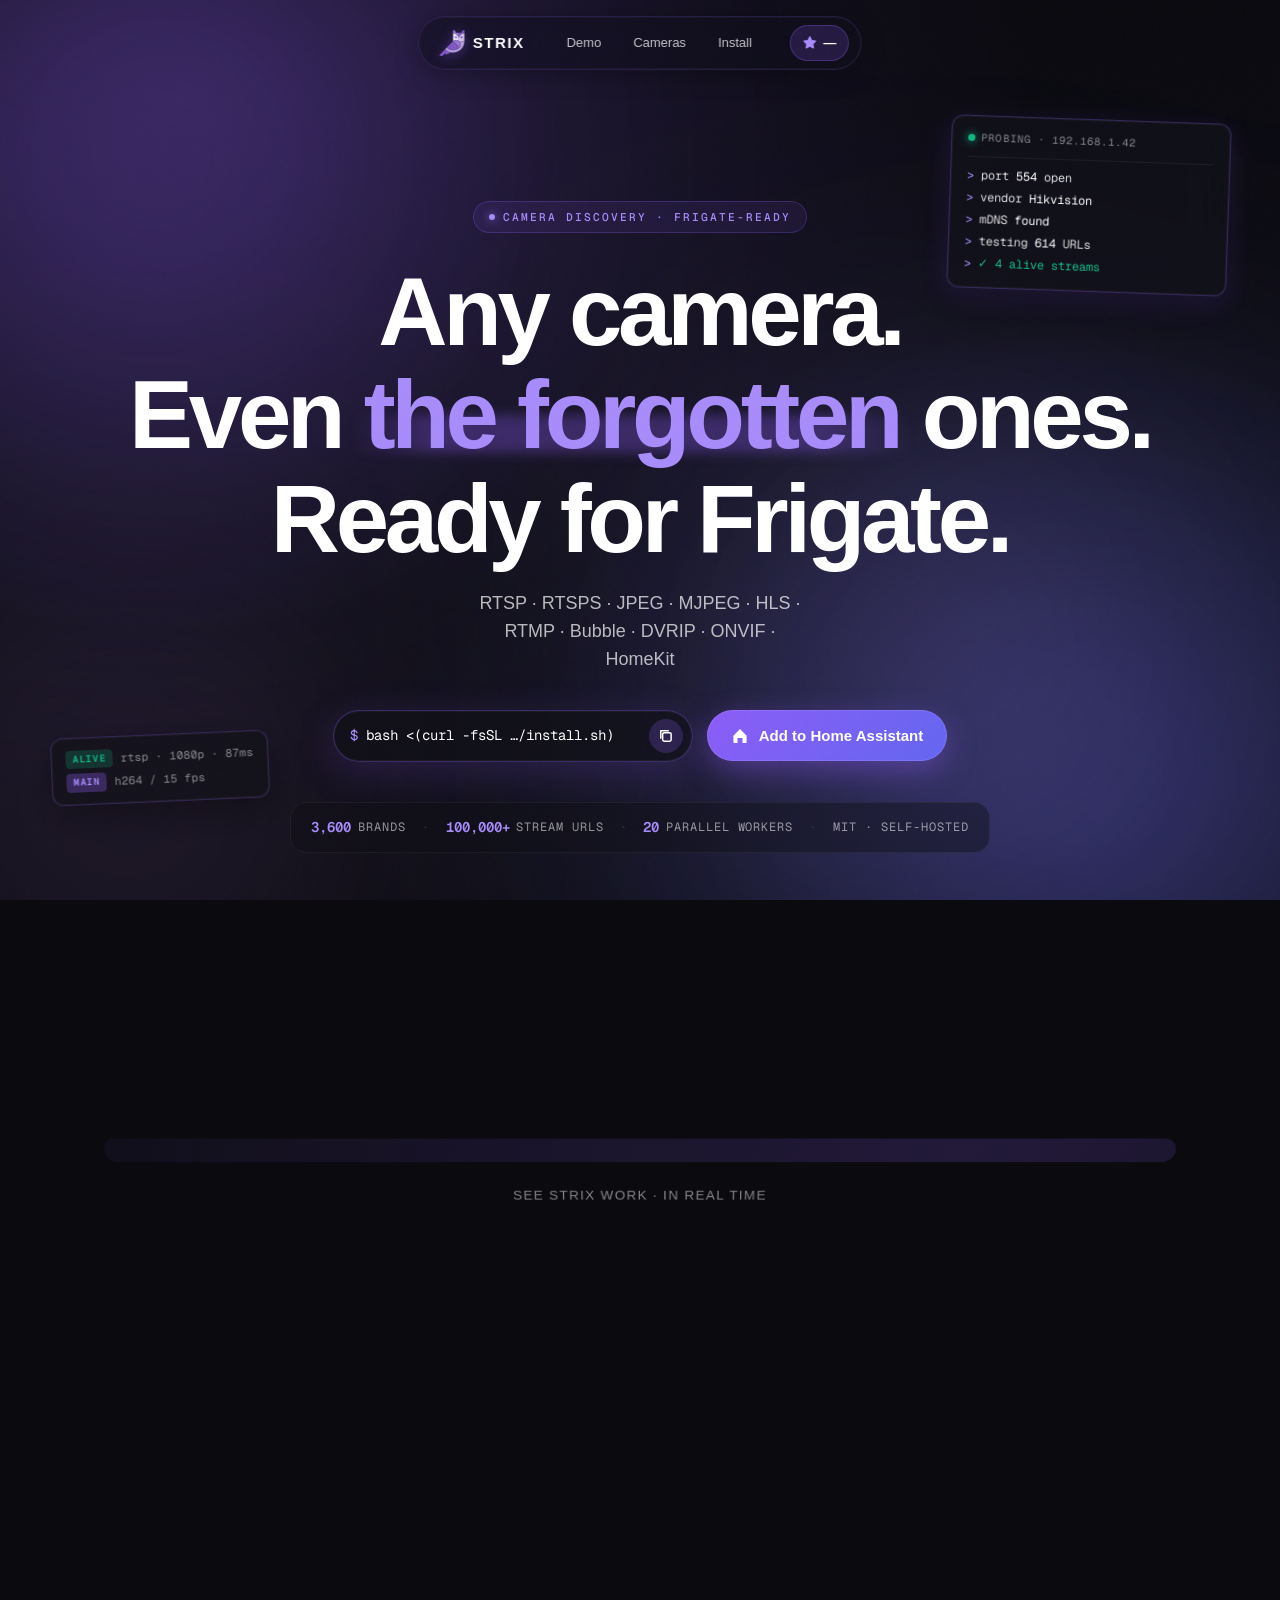
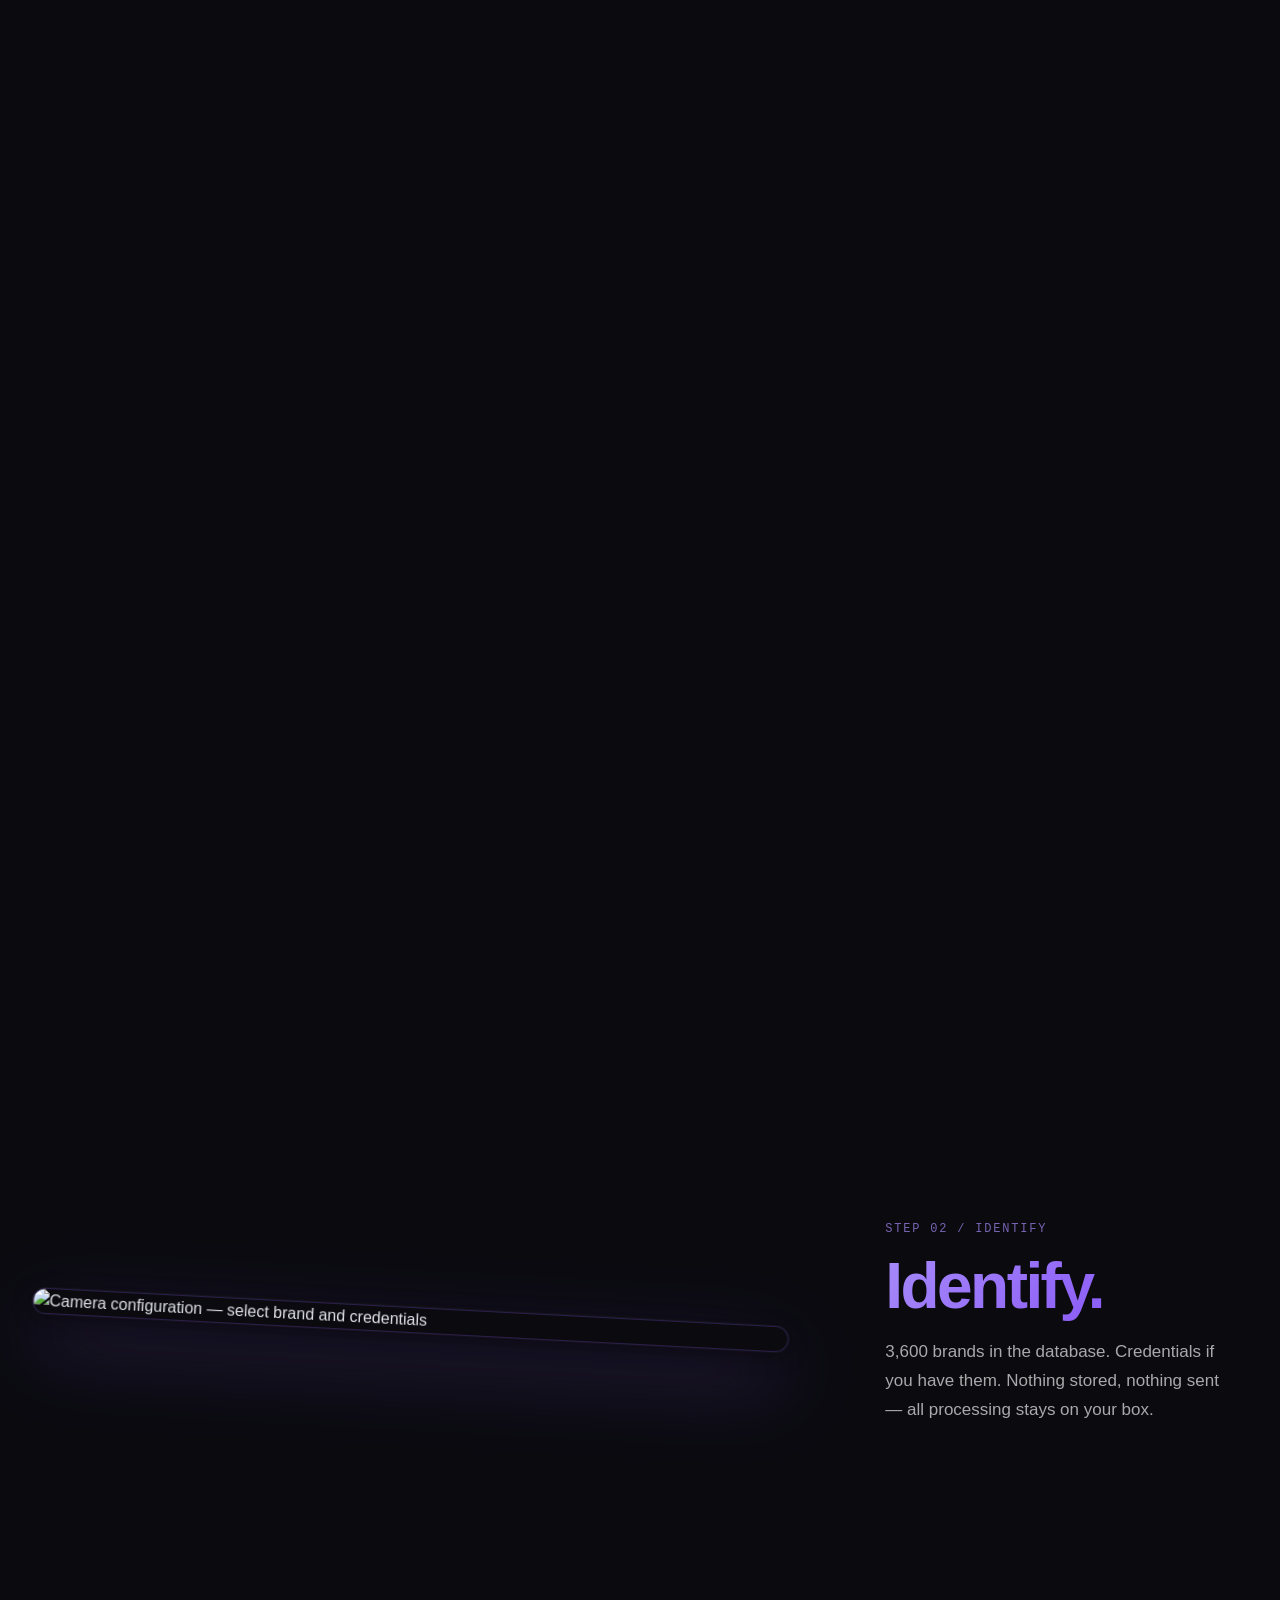
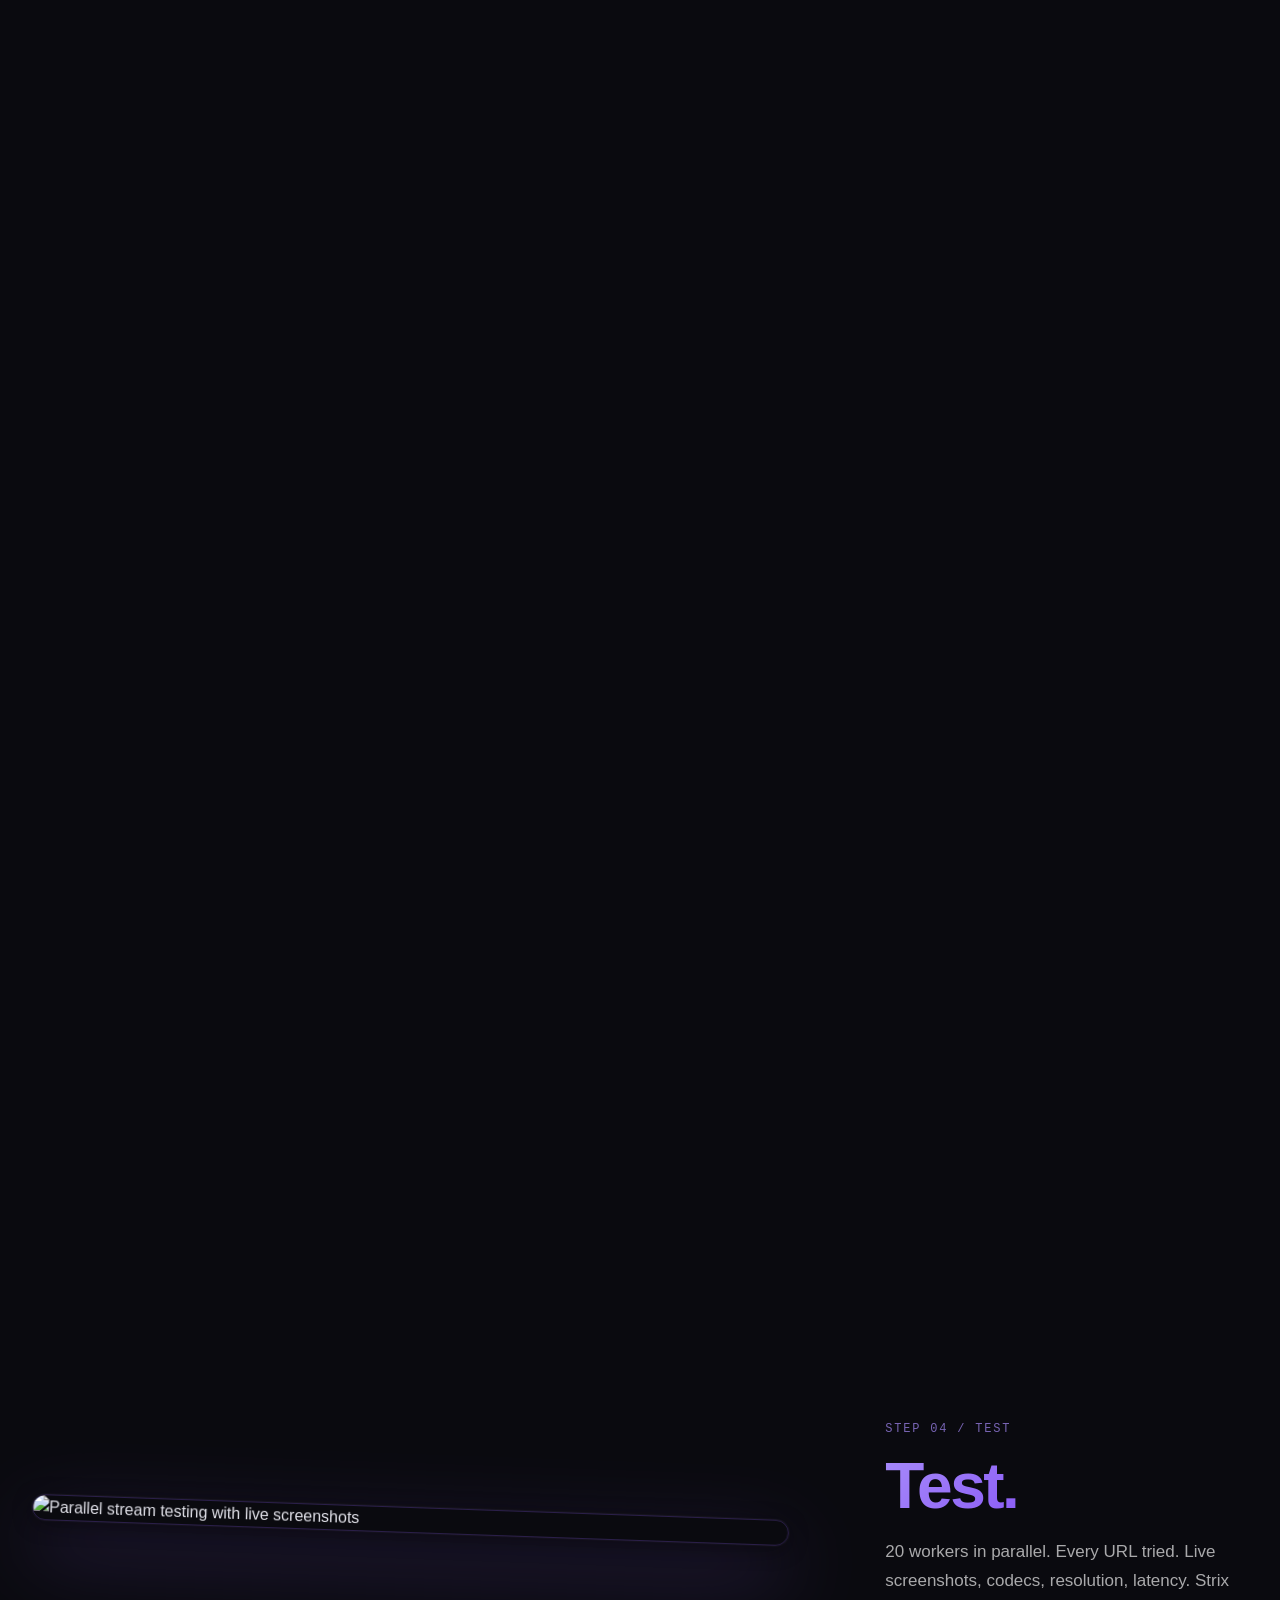
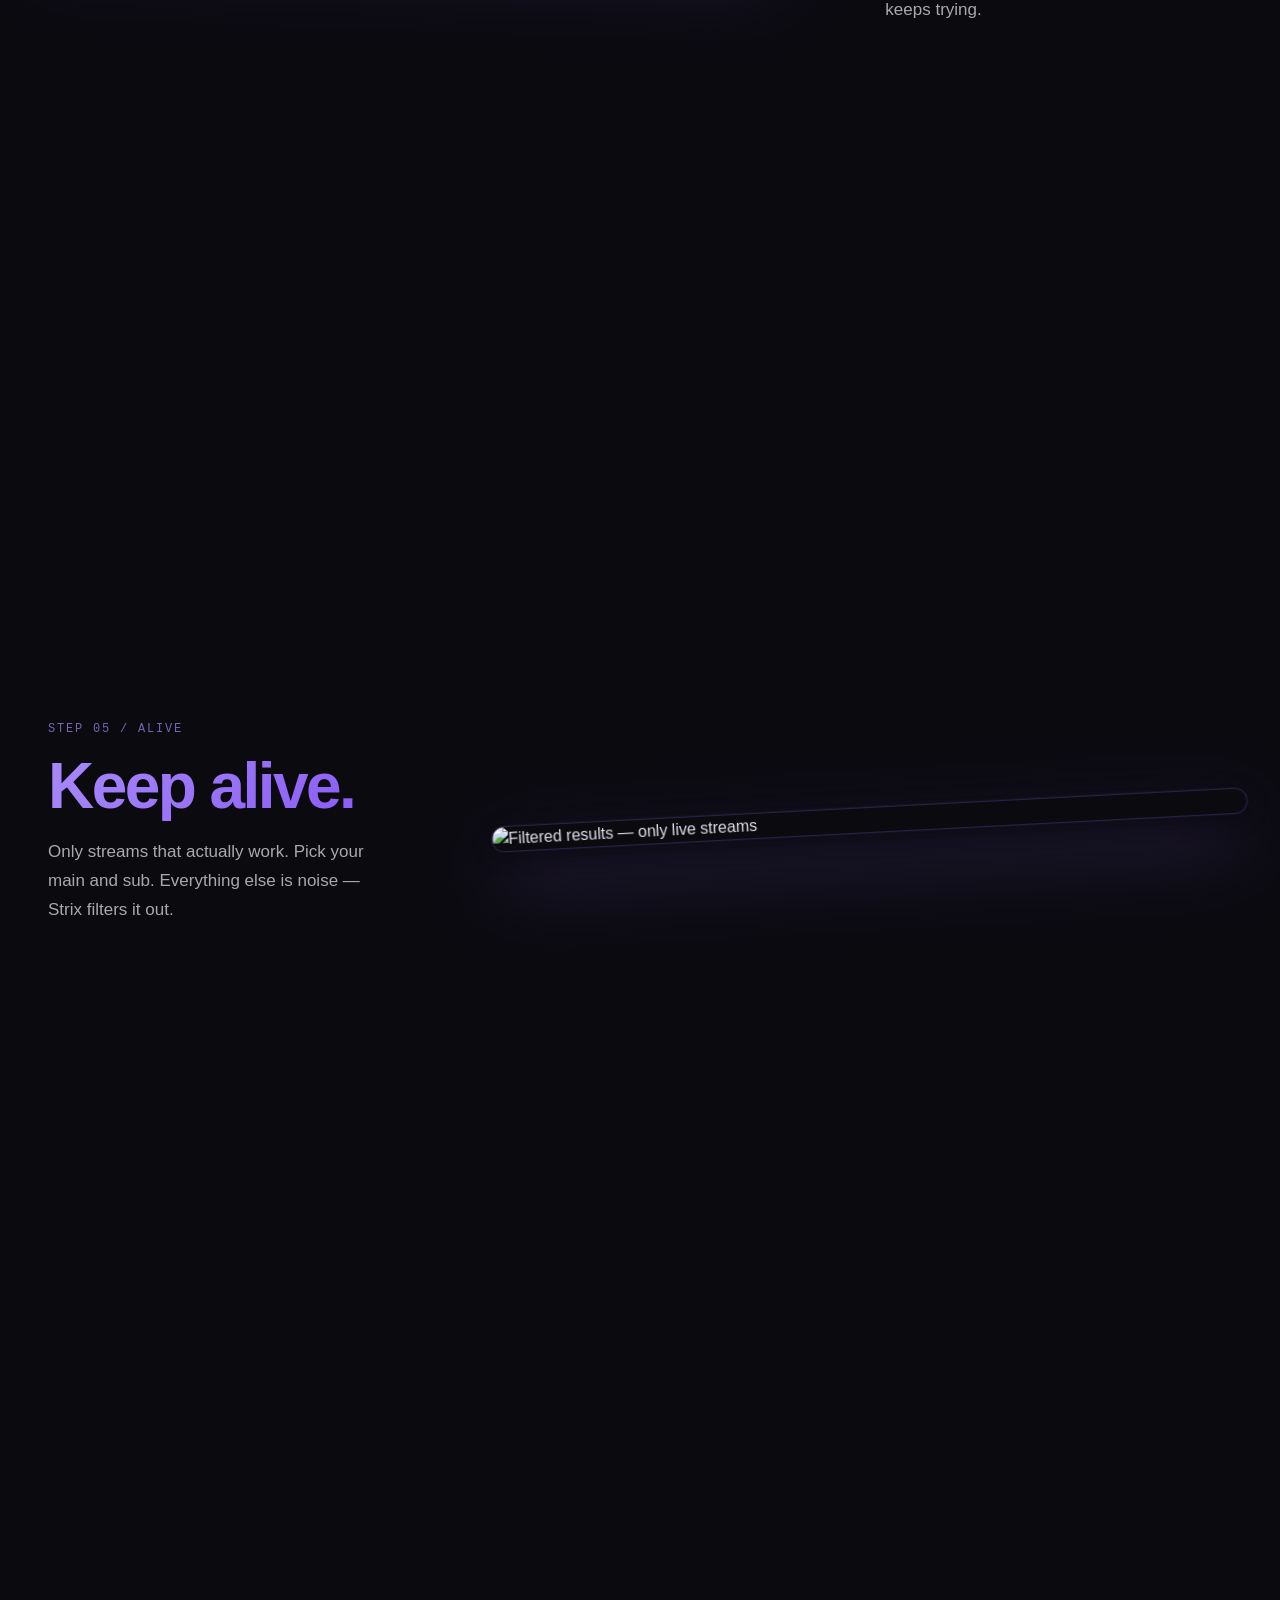
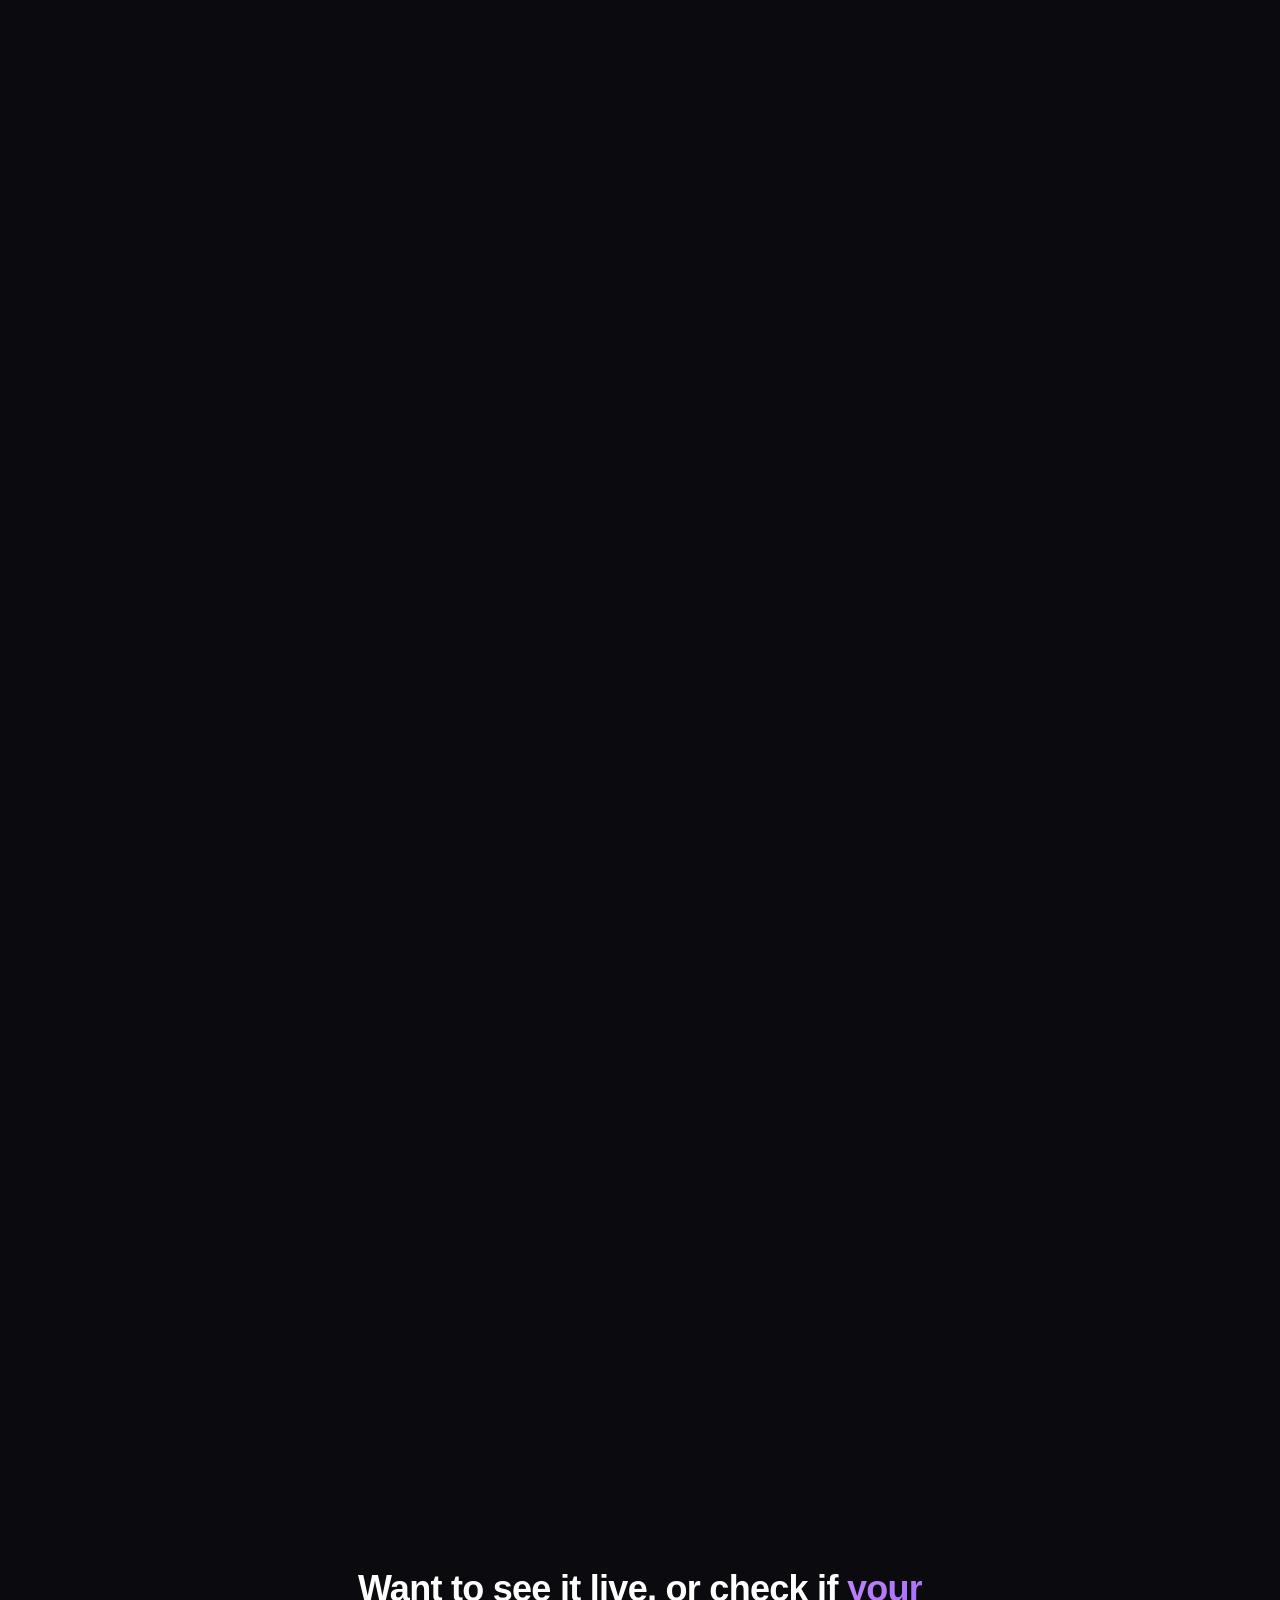
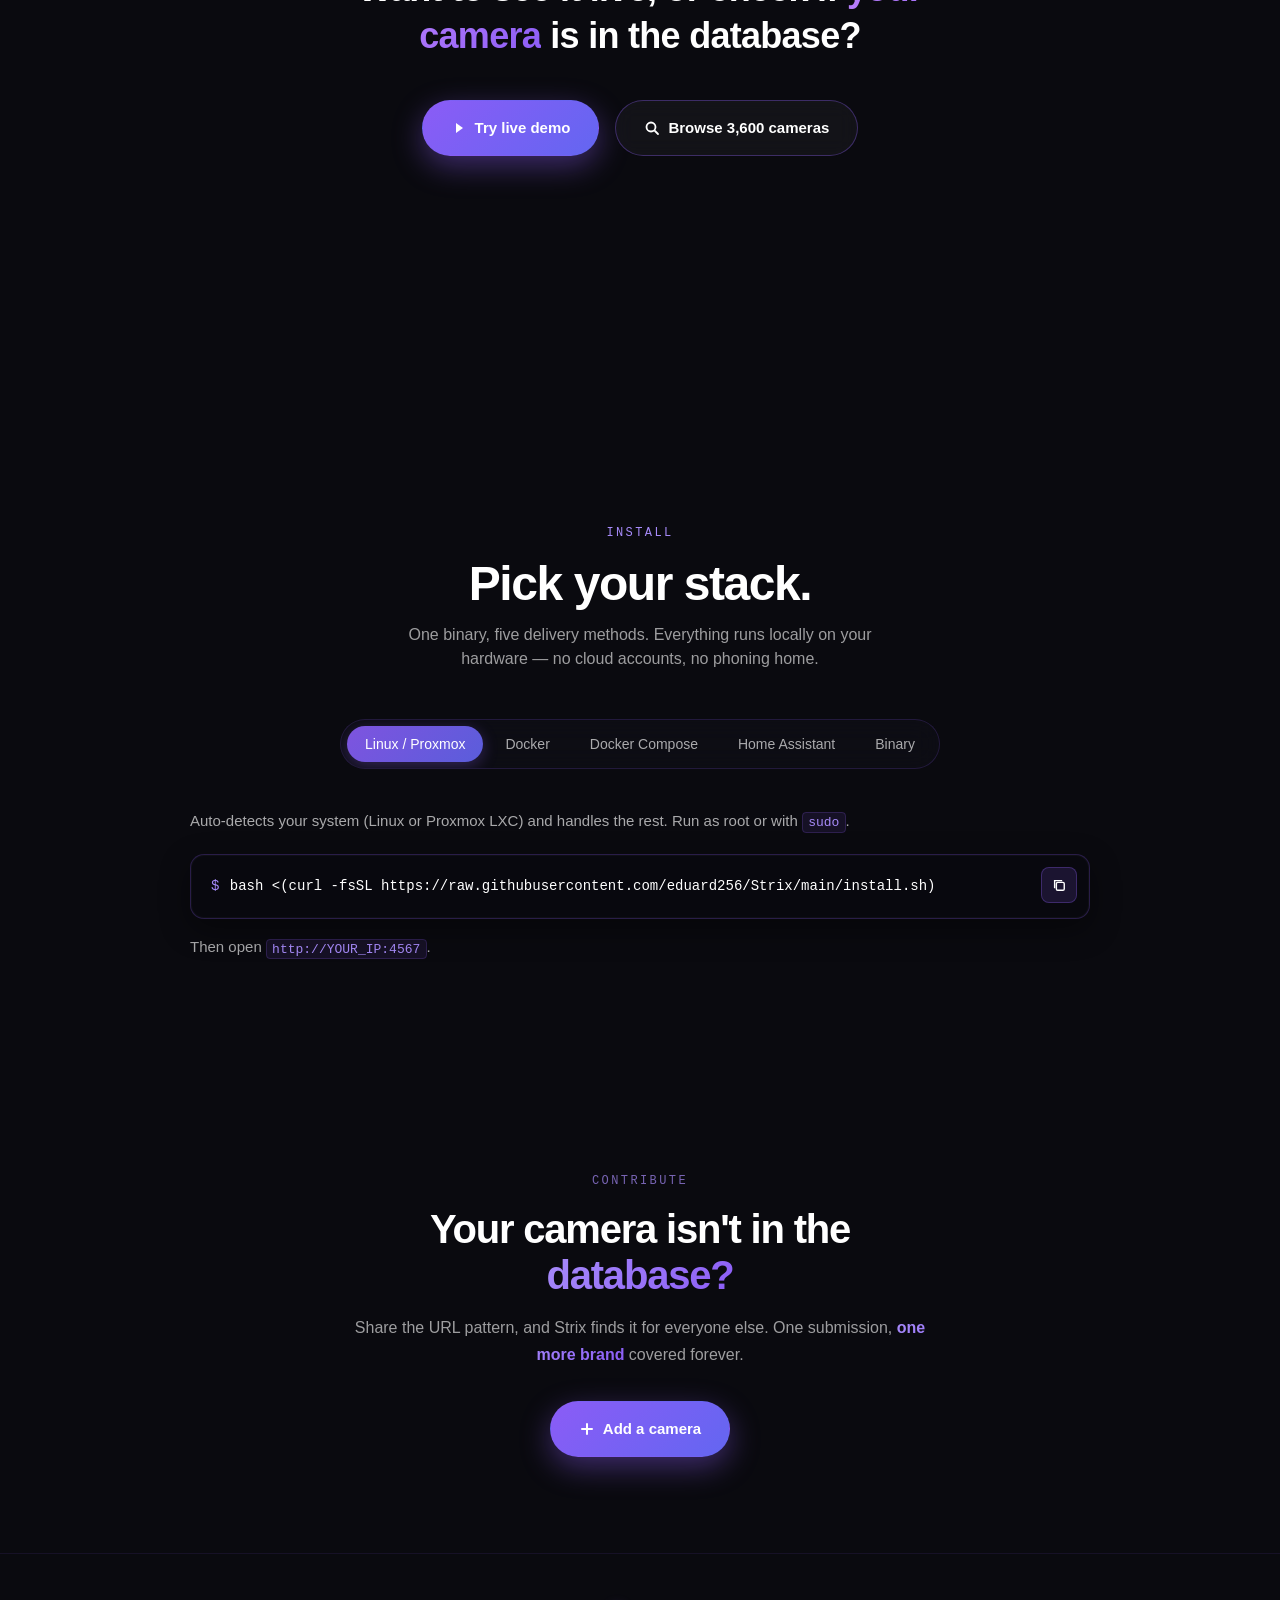
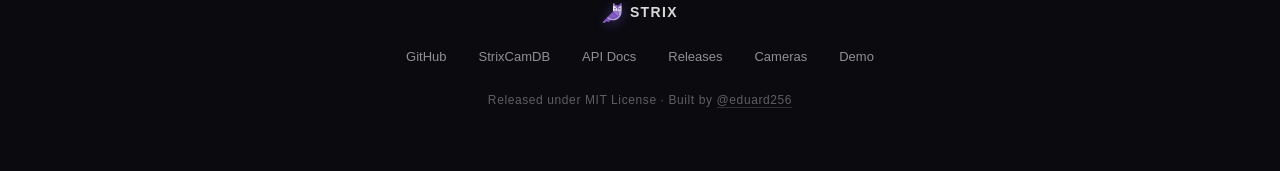
==== commit 10049827: "Stagger hero peek cards and tighten manifesto / install spacing - Delay PROBING card entrance to 4s " ====
--- a/index.html
+++ b/index.html
@@ -166,9 +166,7 @@
         </h1>
 
         <p class="hero-sub">
-            Strix finds every possible stream URL on your camera, tests them all,
-            and drops the working ones straight into <strong>Frigate</strong> &mdash;
-            even on old gear nothing else can touch.
+            RTSP · RTSPS · JPEG · MJPEG · HLS · RTMP · Bubble · DVRIP · ONVIF · HomeKit
         </p>
 
         <div class="hero-ctas">
--- a/landing/css/hero.css
+++ b/landing/css/hero.css
@@ -392,19 +392,23 @@
             0 10px 30px rgba(var(--purple-1), 0.2),
             0 0 0 1px rgba(255, 255, 255, 0.04) inset;
         opacity: 0;
-        transform: translateY(-20px) rotate(2deg);
-        animation: peekIn 1.2s cubic-bezier(0.22, 1, 0.36, 1) 1.4s forwards,
-                   peekFloat 6s ease-in-out 2.6s infinite;
+        /* One-shot entrance only — card drifts in from above with a
+           slight scale and rotation, lands in place, and stays
+           perfectly still afterwards. No idle floating loop. */
+        transform: translateY(-30px) rotate(4deg) scale(0.94);
+        filter: blur(6px);
+        /* Delayed until ~4s after load so the user finishes reading
+           the headline before the cards take over attention. */
+        animation: peekIn 1.1s cubic-bezier(0.22, 1, 0.36, 1) 4s forwards;
         z-index: 2;
     }
 
     @keyframes peekIn {
-        to { opacity: 1; transform: translateY(0) rotate(2deg); }
-    }
-
-    @keyframes peekFloat {
-        0%, 100% { transform: translateY(0)     rotate(2deg); }
-        50%      { transform: translateY(-8px)  rotate(2.5deg); }
+        to {
+            opacity: 1;
+            transform: translateY(0) rotate(2deg) scale(1);
+            filter: blur(0);
+        }
     }
 
     .hero-peek-head {
@@ -441,11 +445,14 @@
         animation: peekLineIn 0.5s ease-out forwards;
     }
 
-    .hero-peek-line:nth-child(1) { animation-delay: 2.0s; }
-    .hero-peek-line:nth-child(2) { animation-delay: 2.6s; }
-    .hero-peek-line:nth-child(3) { animation-delay: 3.2s; }
-    .hero-peek-line:nth-child(4) { animation-delay: 3.8s; }
-    .hero-peek-line:nth-child(5) { animation-delay: 4.4s; }
+    /* Probe lines print between the first card's entrance (4s) and
+       the second card's arrival (6s). Five lines across ~1.8s feels
+       like a live scan that finishes just as the result pops in. */
+    .hero-peek-line:nth-child(1) { animation-delay: 4.3s; }
+    .hero-peek-line:nth-child(2) { animation-delay: 4.7s; }
+    .hero-peek-line:nth-child(3) { animation-delay: 5.1s; }
+    .hero-peek-line:nth-child(4) { animation-delay: 5.5s; }
+    .hero-peek-line:nth-child(5) { animation-delay: 5.9s; }
 
     @keyframes peekLineIn {
         from { opacity: 0; transform: translateX(-8px); }
@@ -461,7 +468,7 @@
     .hero-peek-sub {
         display: block;
         position: absolute;
-        bottom: 14%;
+        bottom: calc(14% + 50px);
         left: 4%;
         padding: 0.75rem 0.9rem;
         background: rgba(16, 16, 24, 0.7);
@@ -476,15 +483,20 @@
             0 14px 40px rgba(0, 0, 0, 0.35),
             0 0 0 1px rgba(255, 255, 255, 0.04) inset;
         opacity: 0;
-        transform: translateY(20px) rotate(-2.5deg);
-        animation: peekIn 1.2s cubic-bezier(0.22, 1, 0.36, 1) 1.8s forwards,
-                   peekFloatB 7s ease-in-out 3s infinite;
+        transform: translateY(30px) rotate(-4deg) scale(0.94);
+        filter: blur(6px);
+        /* Second card lands at 6s — gives the probe terminal a
+           full two seconds to "run" before the result appears. */
+        animation: peekInB 1.1s cubic-bezier(0.22, 1, 0.36, 1) 6s forwards;
         z-index: 2;
     }
 
-    @keyframes peekFloatB {
-        0%, 100% { transform: translateY(0)    rotate(-2.5deg); }
-        50%      { transform: translateY(-6px) rotate(-2deg);   }
+    @keyframes peekInB {
+        to {
+            opacity: 1;
+            transform: translateY(0) rotate(-2.5deg) scale(1);
+            filter: blur(0);
+        }
     }
 
     .hero-peek-sub-row {
--- a/landing/css/install.css
+++ b/landing/css/install.css
@@ -13,11 +13,10 @@
 
 .manifesto {
     position: relative;
-    min-height: 80vh;
     display: flex;
     align-items: center;
     justify-content: center;
-    padding: 6rem 2rem;
+    padding: 3rem 2rem 1.5rem;
     z-index: 1;
     text-align: center;
 }
@@ -53,7 +52,7 @@
 /* ─── Install section shell ───────────────────────────────────── */
 .install {
     position: relative;
-    padding: 6rem 1.5rem;
+    padding: 2rem 1.5rem 6rem;
     z-index: 1;
 }
 
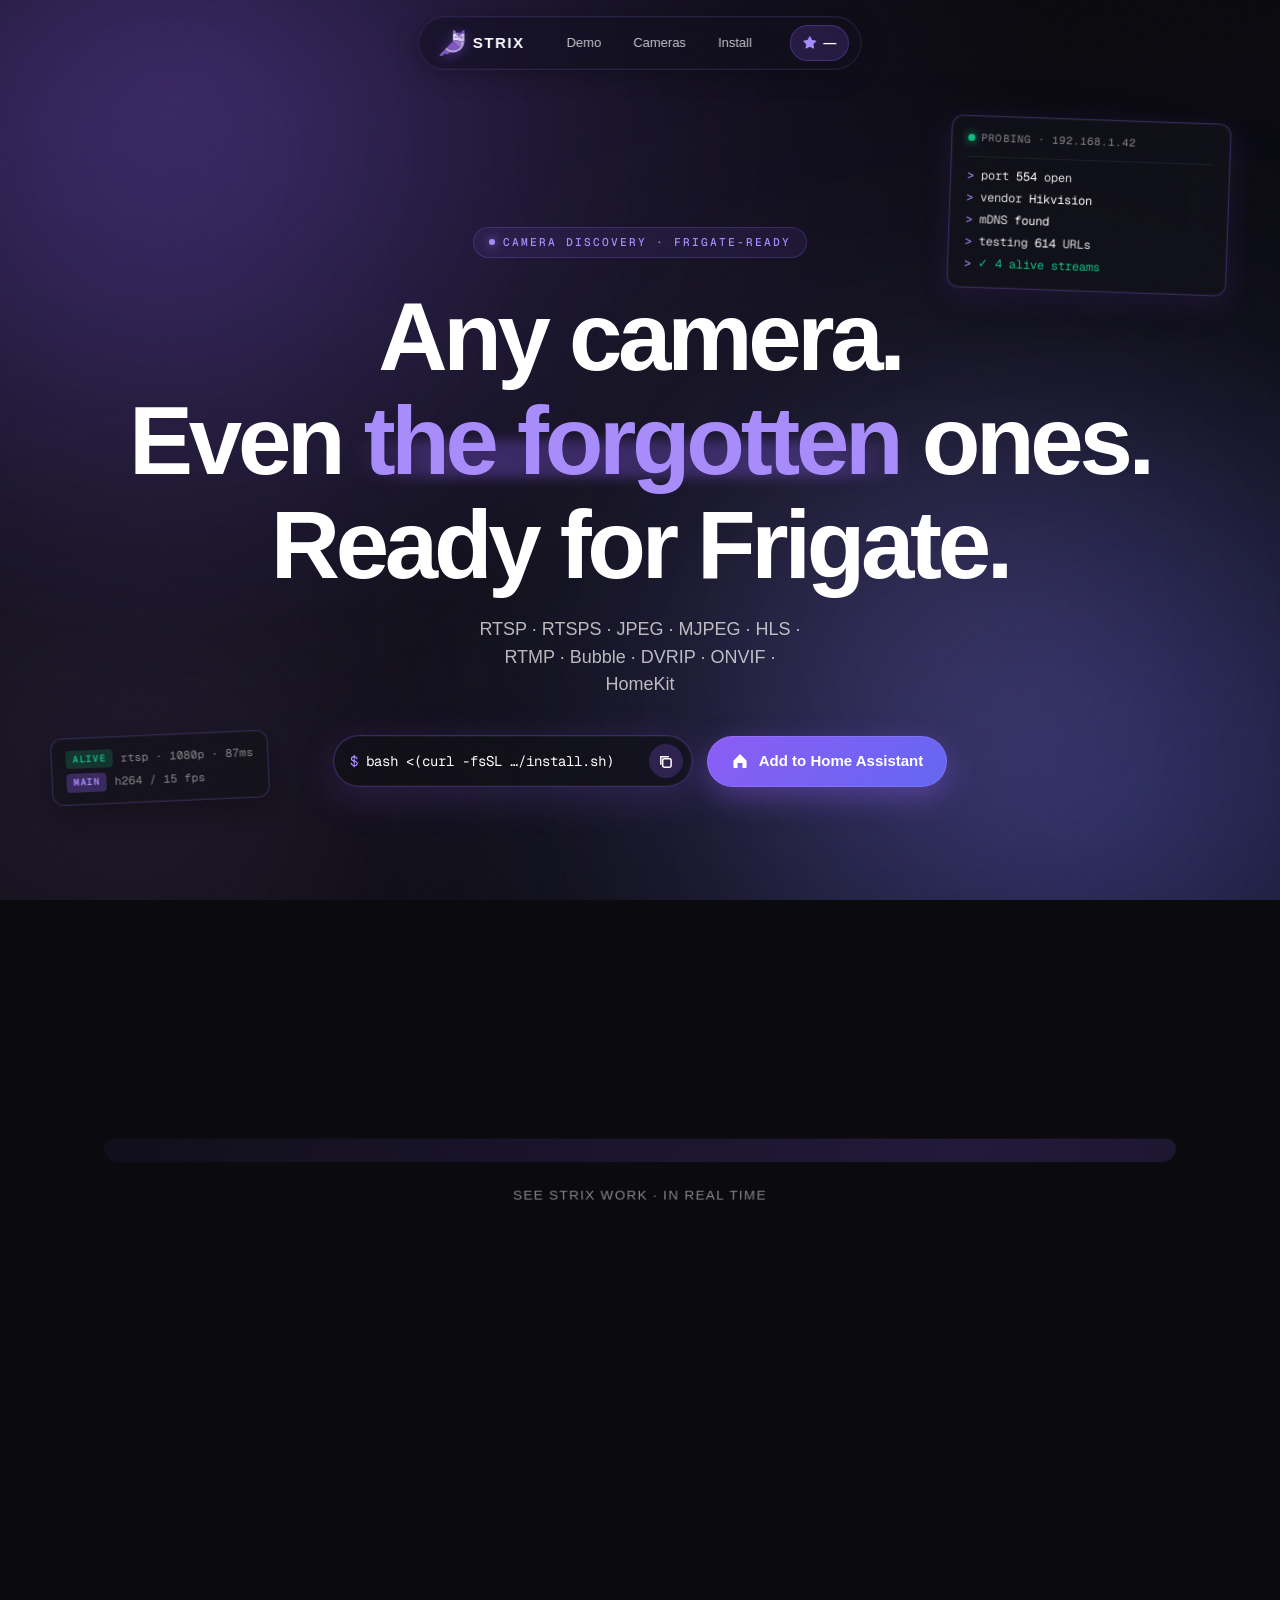
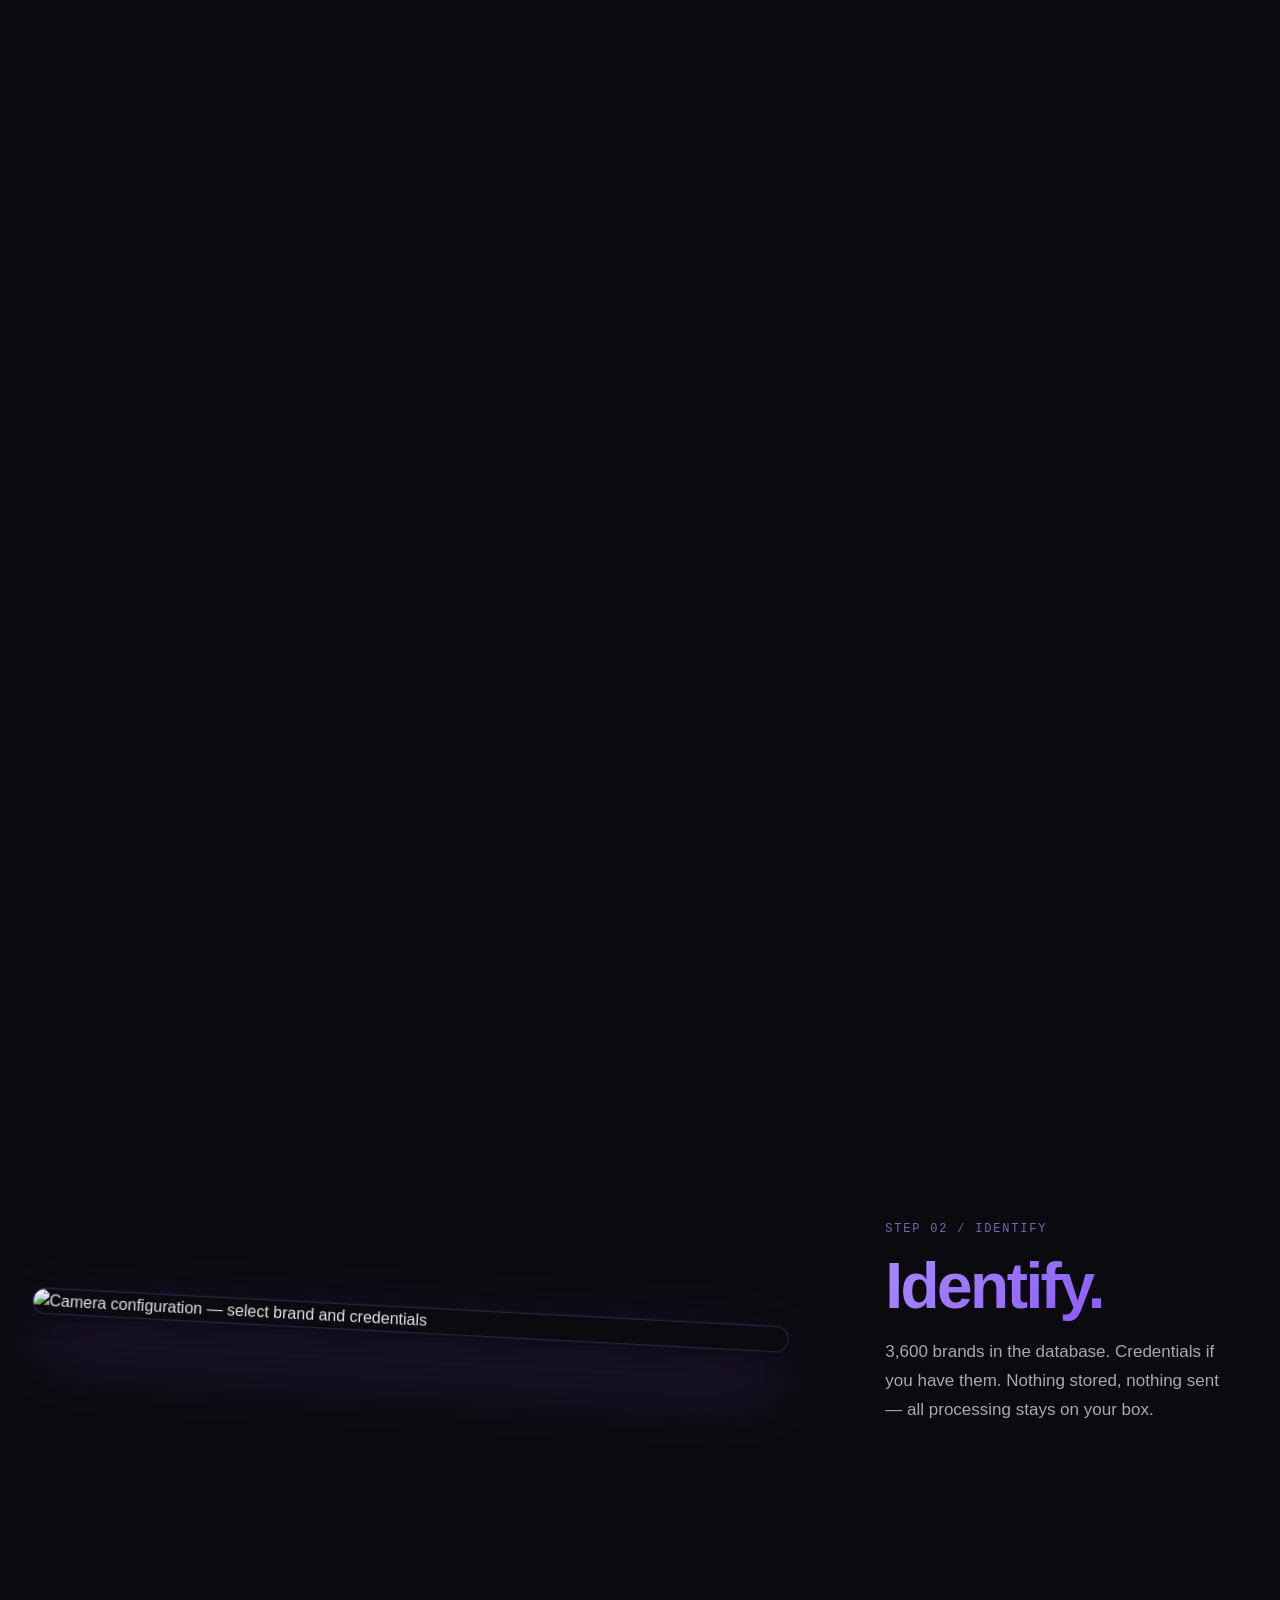
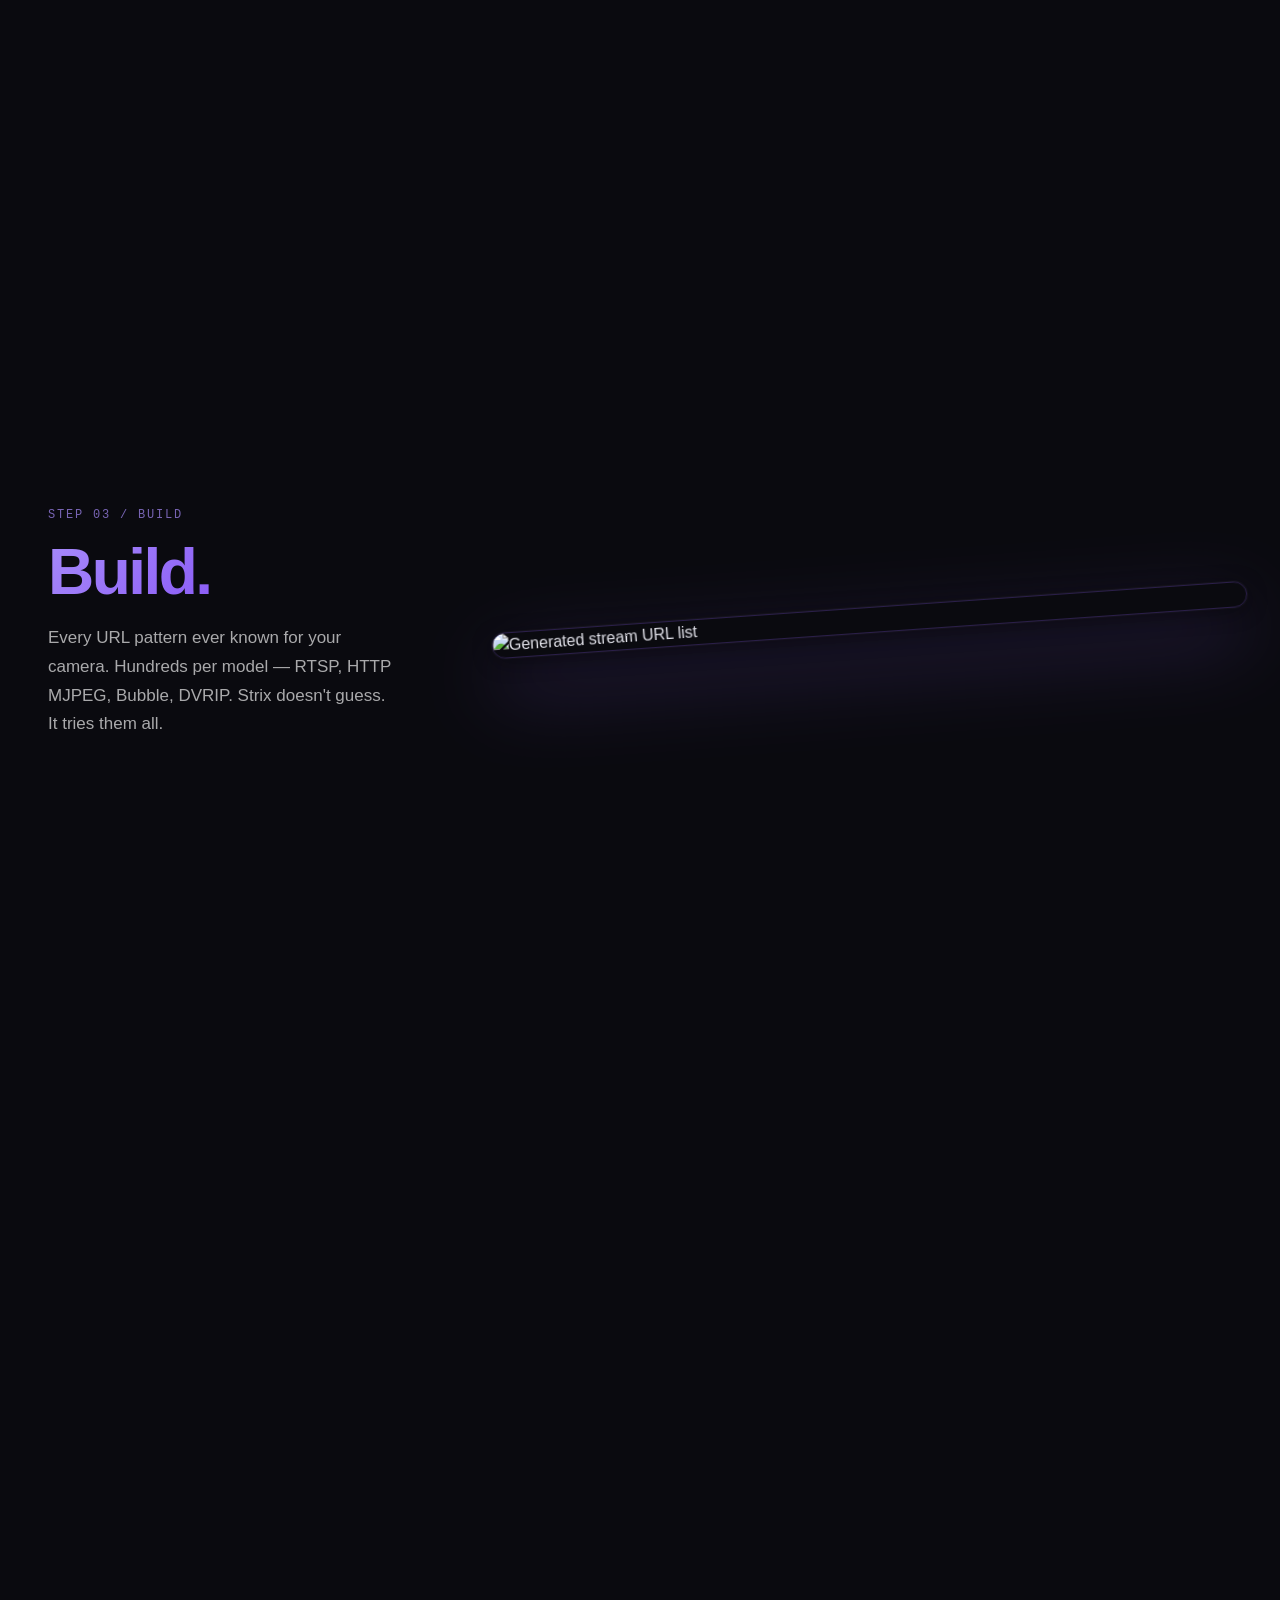
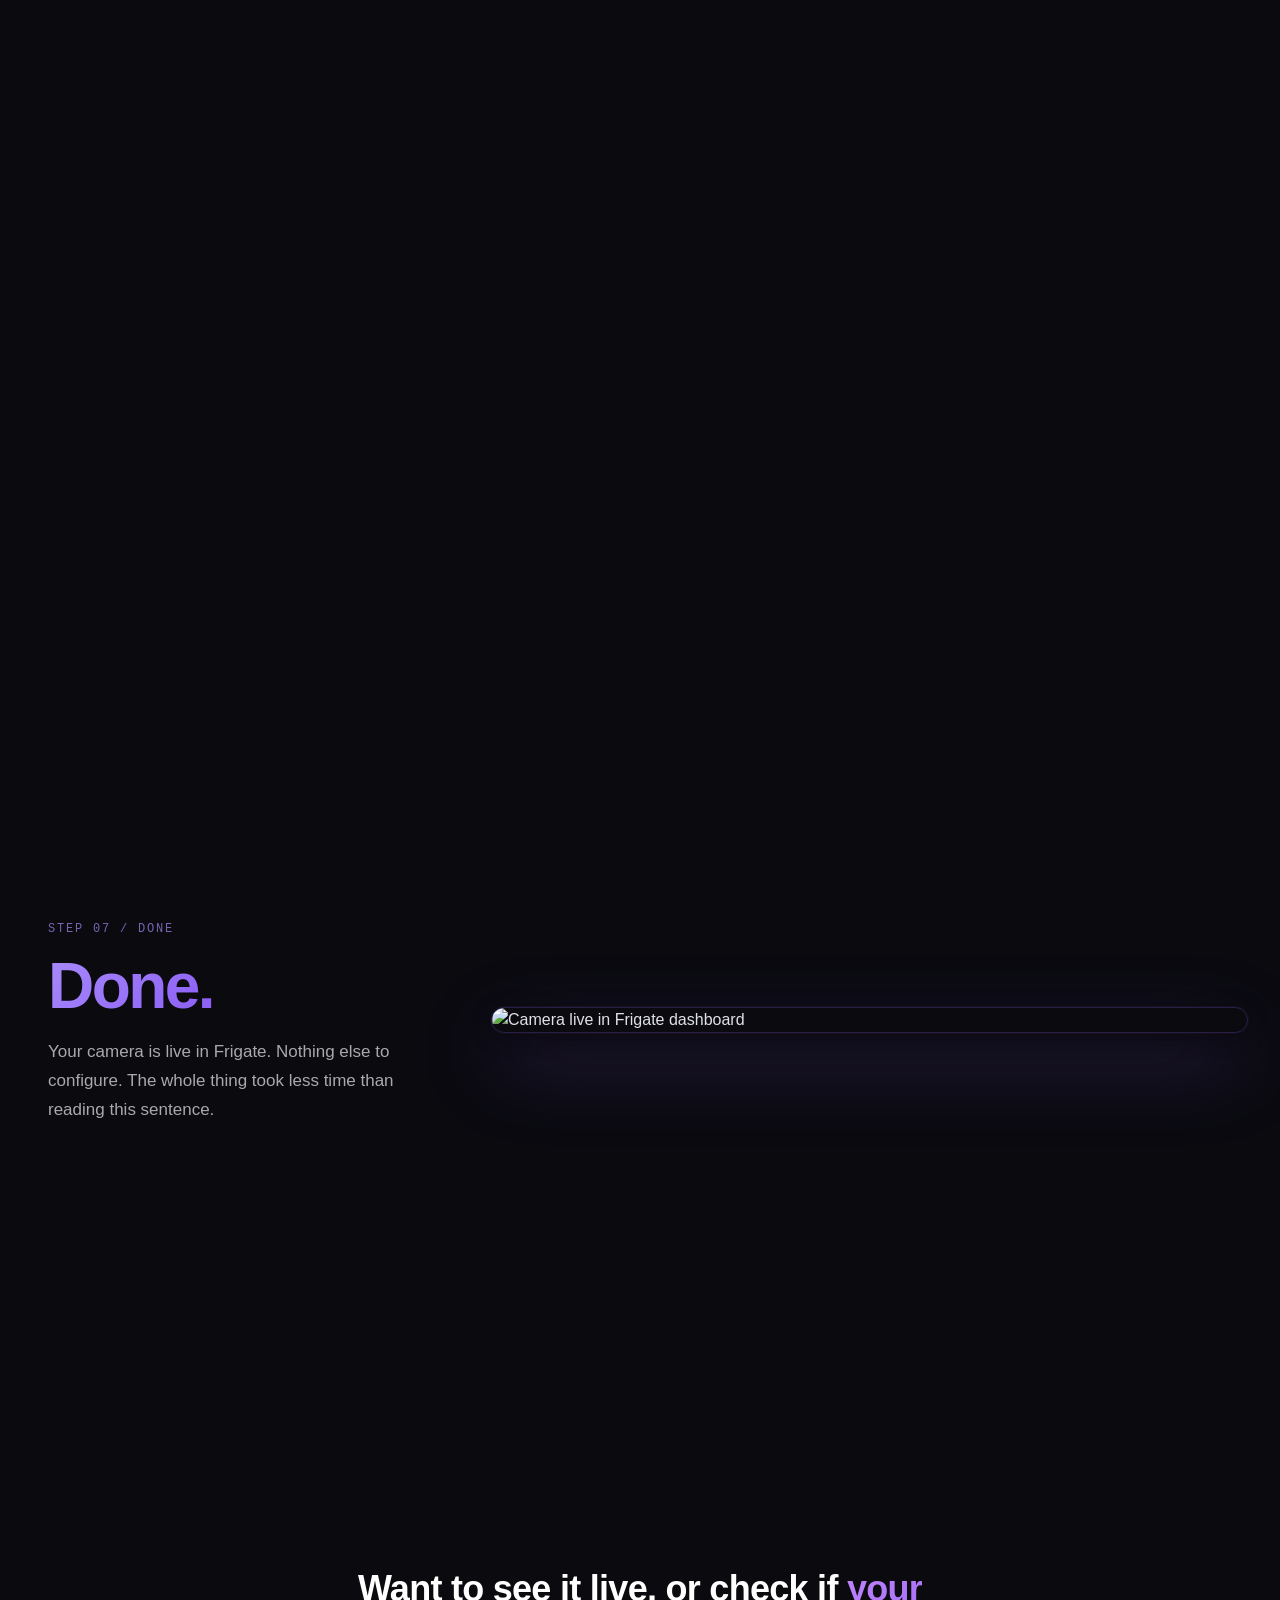
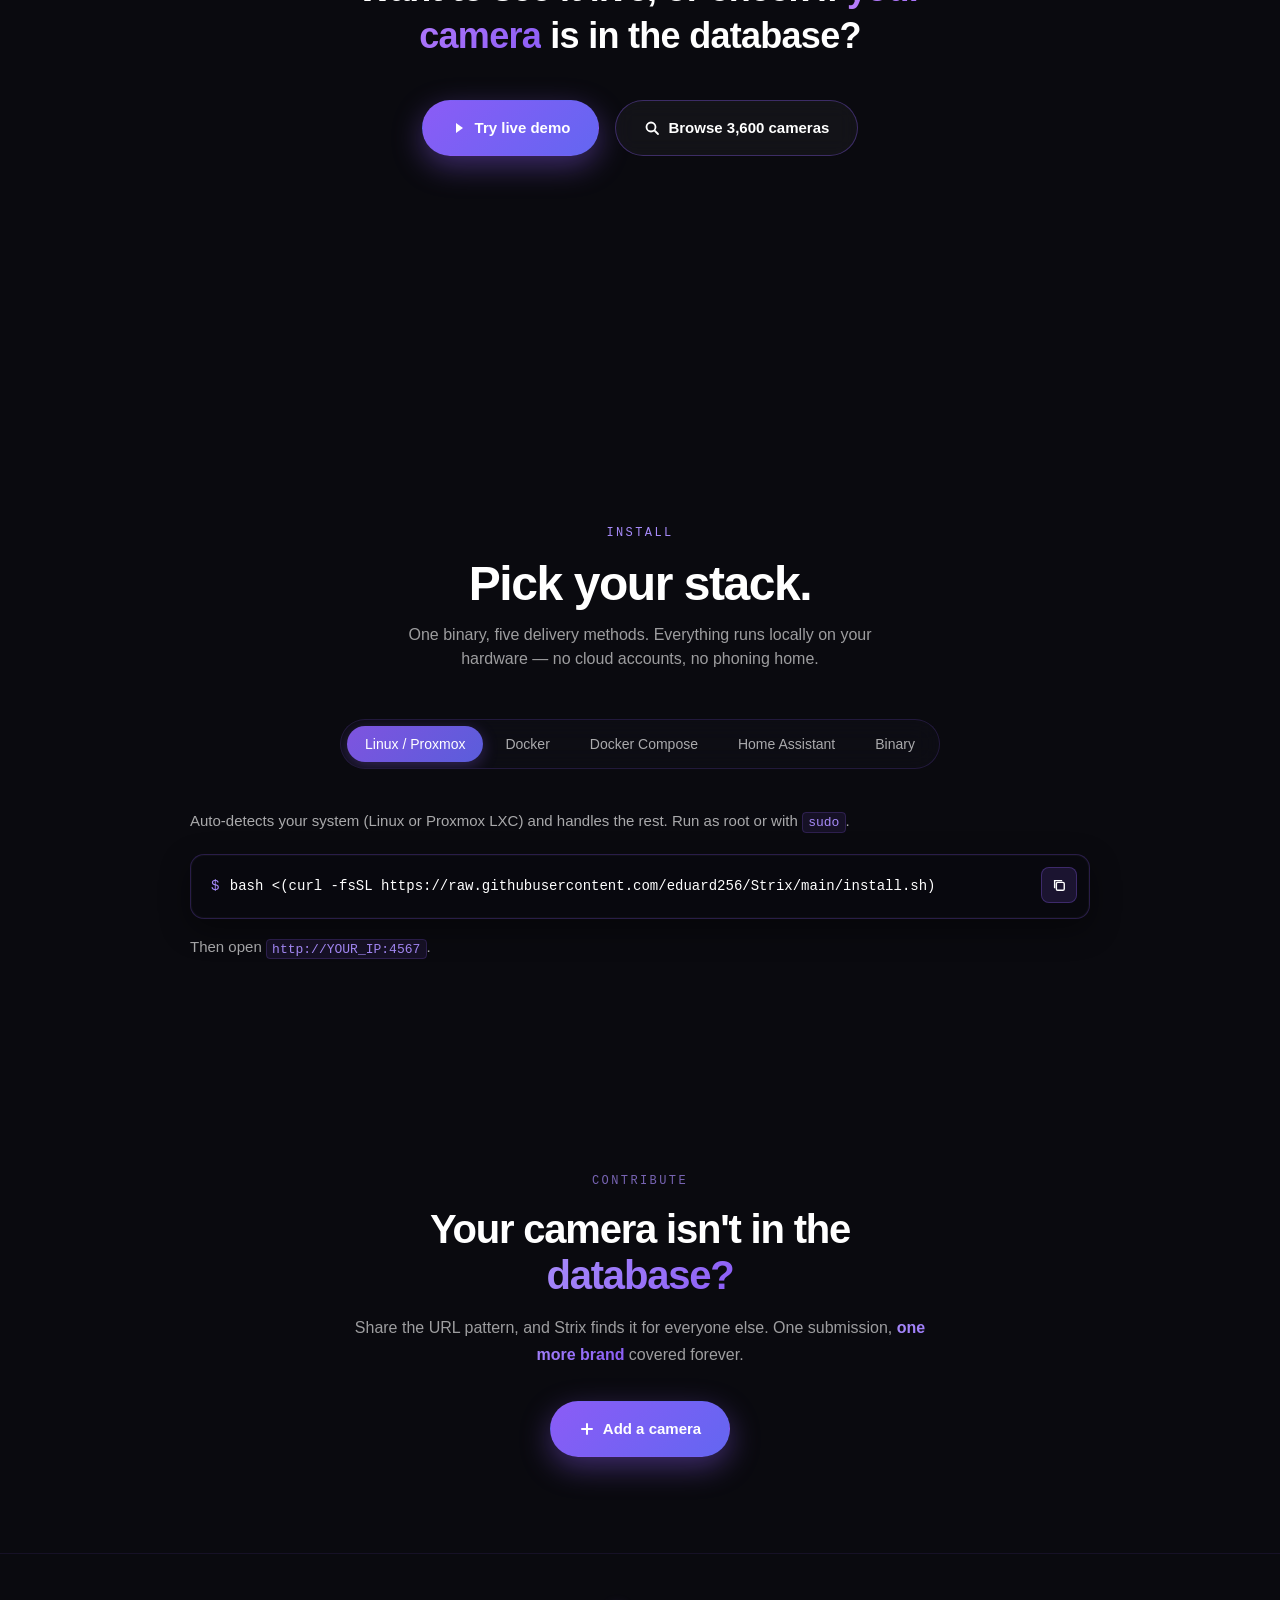
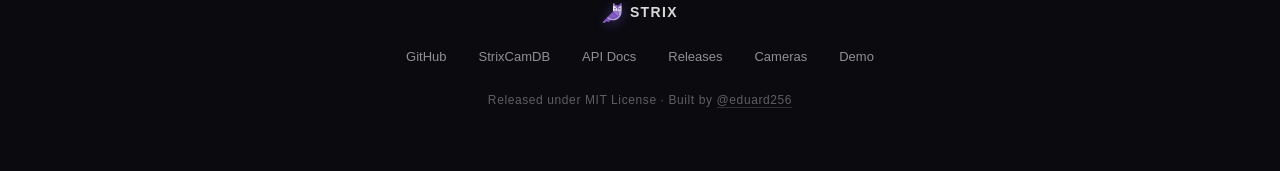
==== commit 8ac8ace3: "Drop hero trust bar Remove the stats row (3,600 brands · 100,000+ stream URLs · 20 parallel workers " ====
--- a/index.html
+++ b/index.html
@@ -194,26 +194,6 @@
             </a>
         </div>
 
-        <div class="hero-trust" role="list">
-            <div class="hero-trust-item" role="listitem">
-                <span class="hero-trust-num">3,600</span>
-                <span>brands</span>
-            </div>
-            <span class="hero-trust-sep" aria-hidden="true">·</span>
-            <div class="hero-trust-item" role="listitem">
-                <span class="hero-trust-num">100,000+</span>
-                <span>stream URLs</span>
-            </div>
-            <span class="hero-trust-sep" aria-hidden="true">·</span>
-            <div class="hero-trust-item" role="listitem">
-                <span class="hero-trust-num">20</span>
-                <span>parallel workers</span>
-            </div>
-            <span class="hero-trust-sep" aria-hidden="true">·</span>
-            <div class="hero-trust-item" role="listitem">
-                <span>MIT · Self-hosted</span>
-            </div>
-        </div>
     </div>
 </section>
 
--- a/landing/css/hero.css
+++ b/landing/css/hero.css
@@ -329,12 +329,14 @@
     user-select: none;
 }
 
-/* ─── Floating probe card (desktop decoration) ──────────────── */
-/* Gives the hero a live product peek. A mini terminal that shows
-   a fake probe scan running. Hidden on mobile — small screens
-   cannot afford this complexity without losing legibility.        */
-.hero-peek {
-    display: none;  /* shown at desktop breakpoint below */
+/* ─── Floating probe cards (desktop decoration) ───────────────
+   Both floating cards hidden on phones — the hero is already dense
+   on a narrow screen, and a leaked aside underneath would read as
+   loose text instead of a framed peek. The desktop breakpoint below
+   re-enables them with their real layout.                          */
+.hero-peek,
+.hero-peek-sub {
+    display: none;
 }
 
 /* ─── Entrance keyframes ─────────────────────────────────────── */
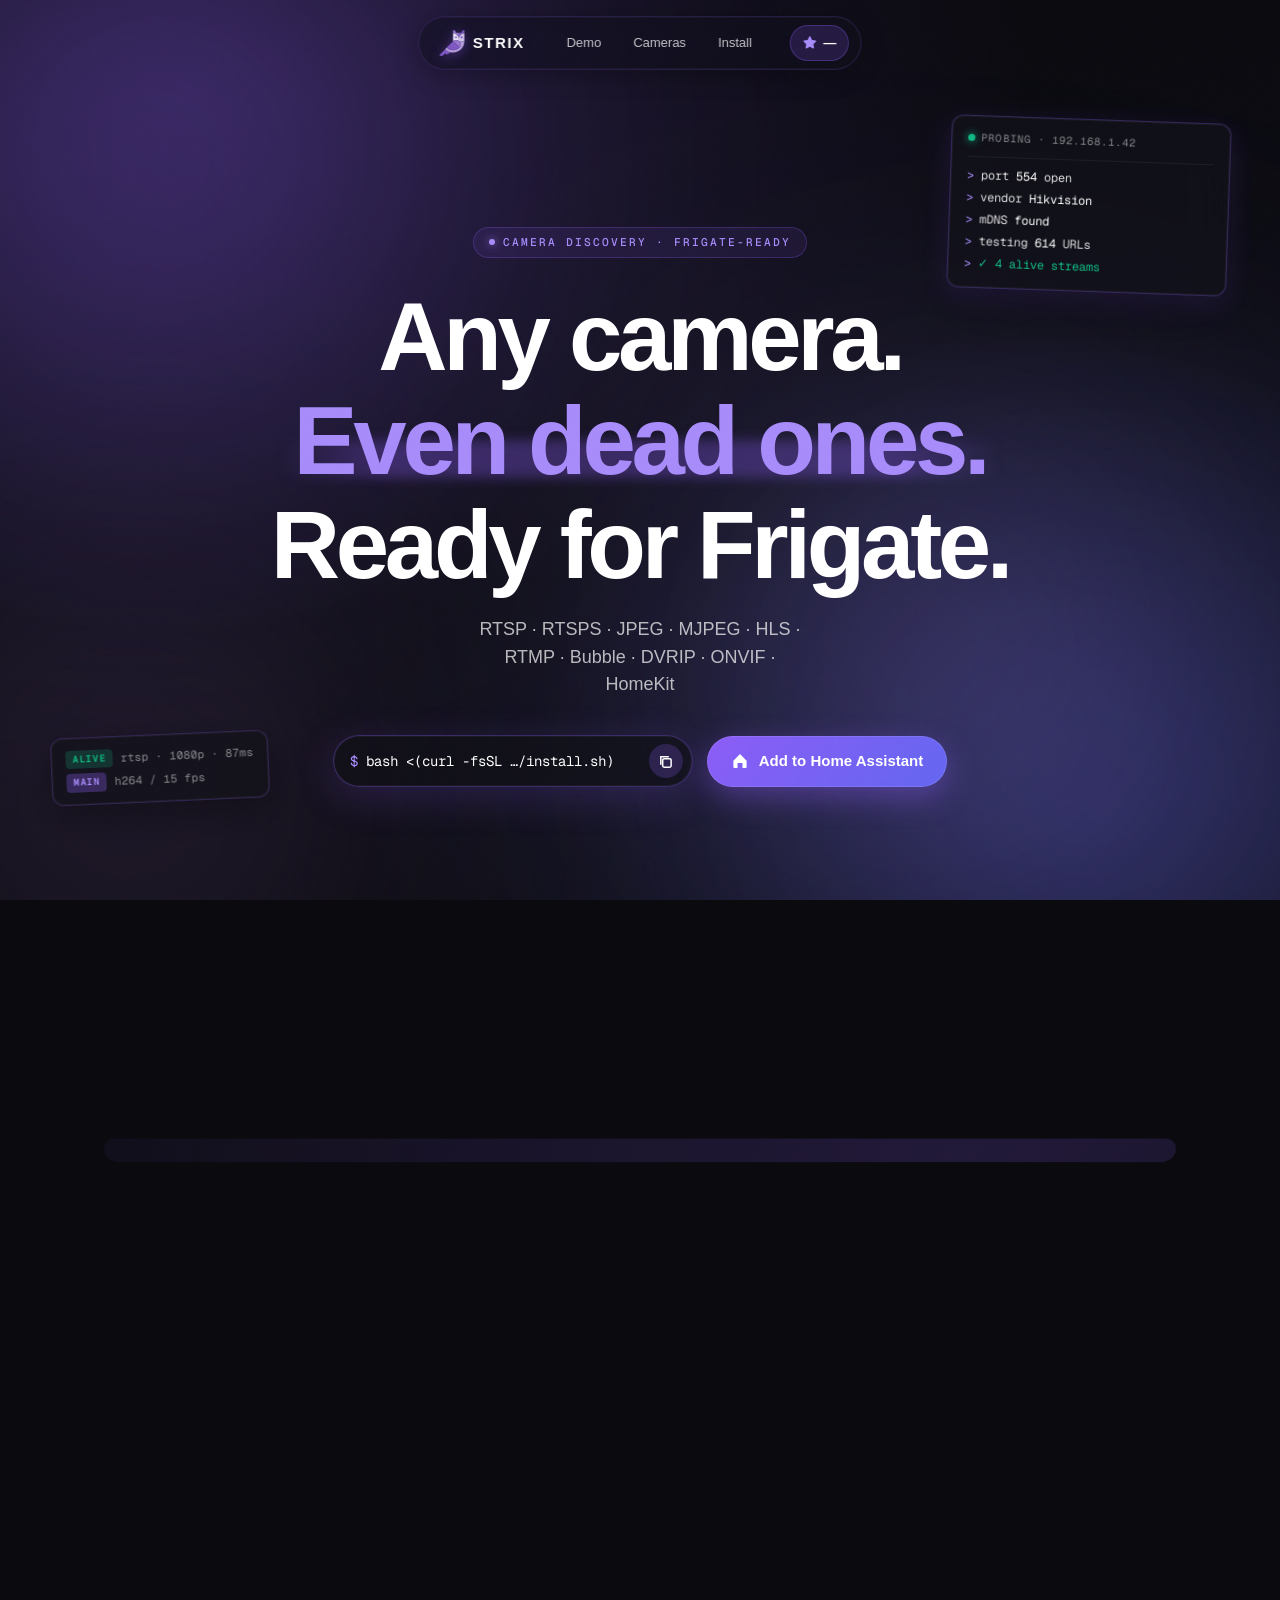
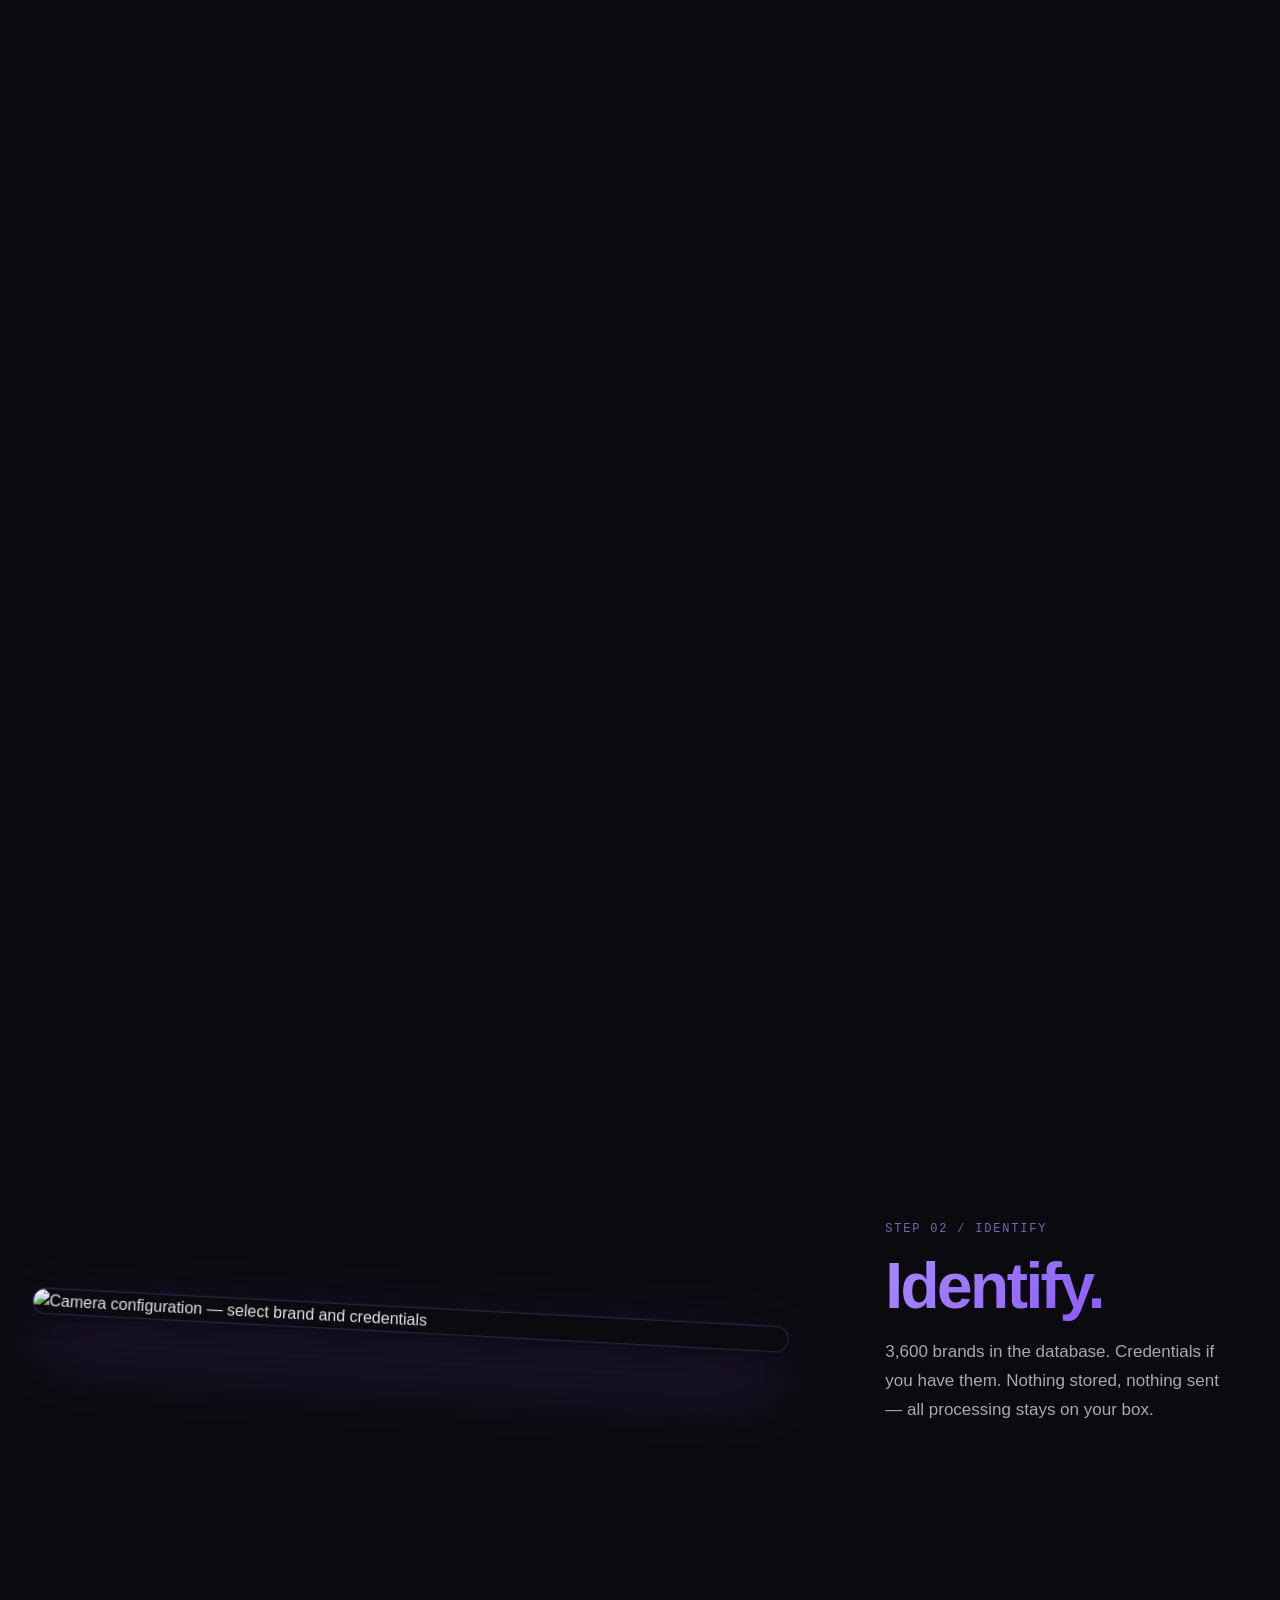
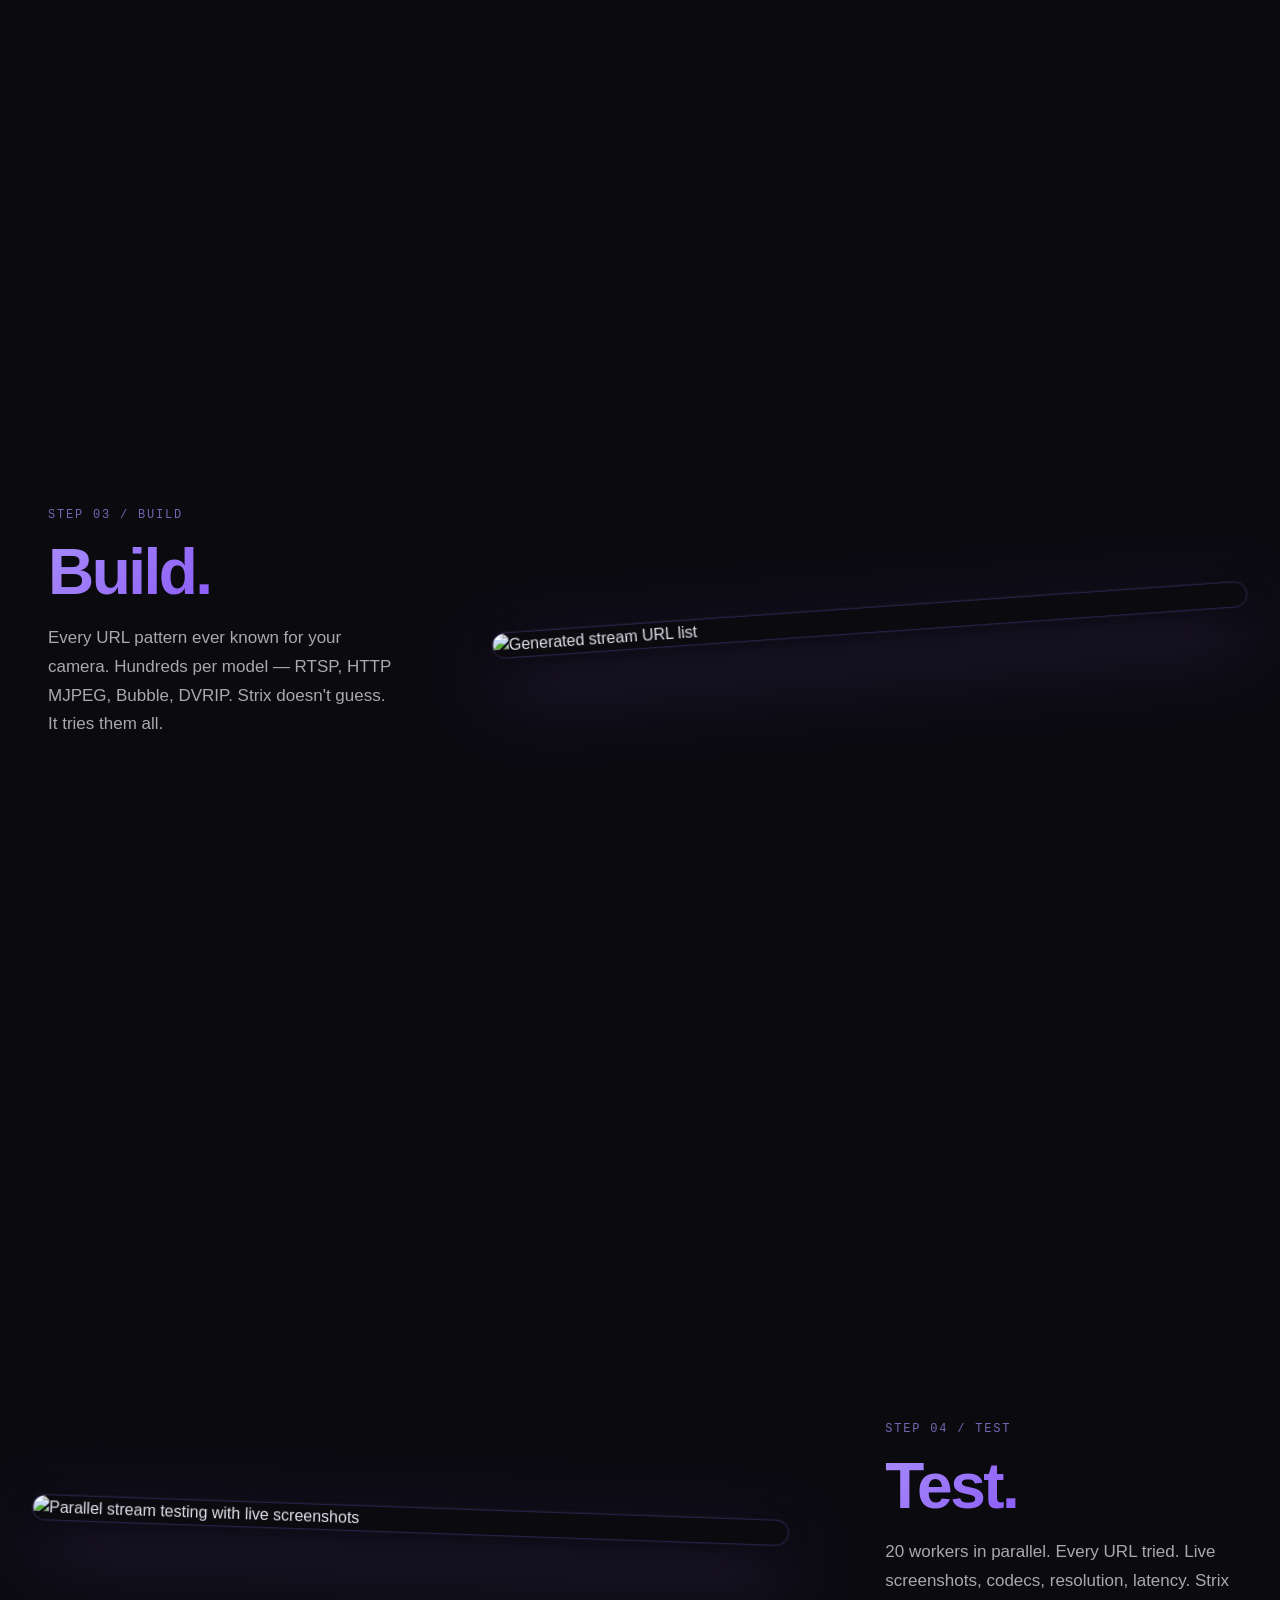
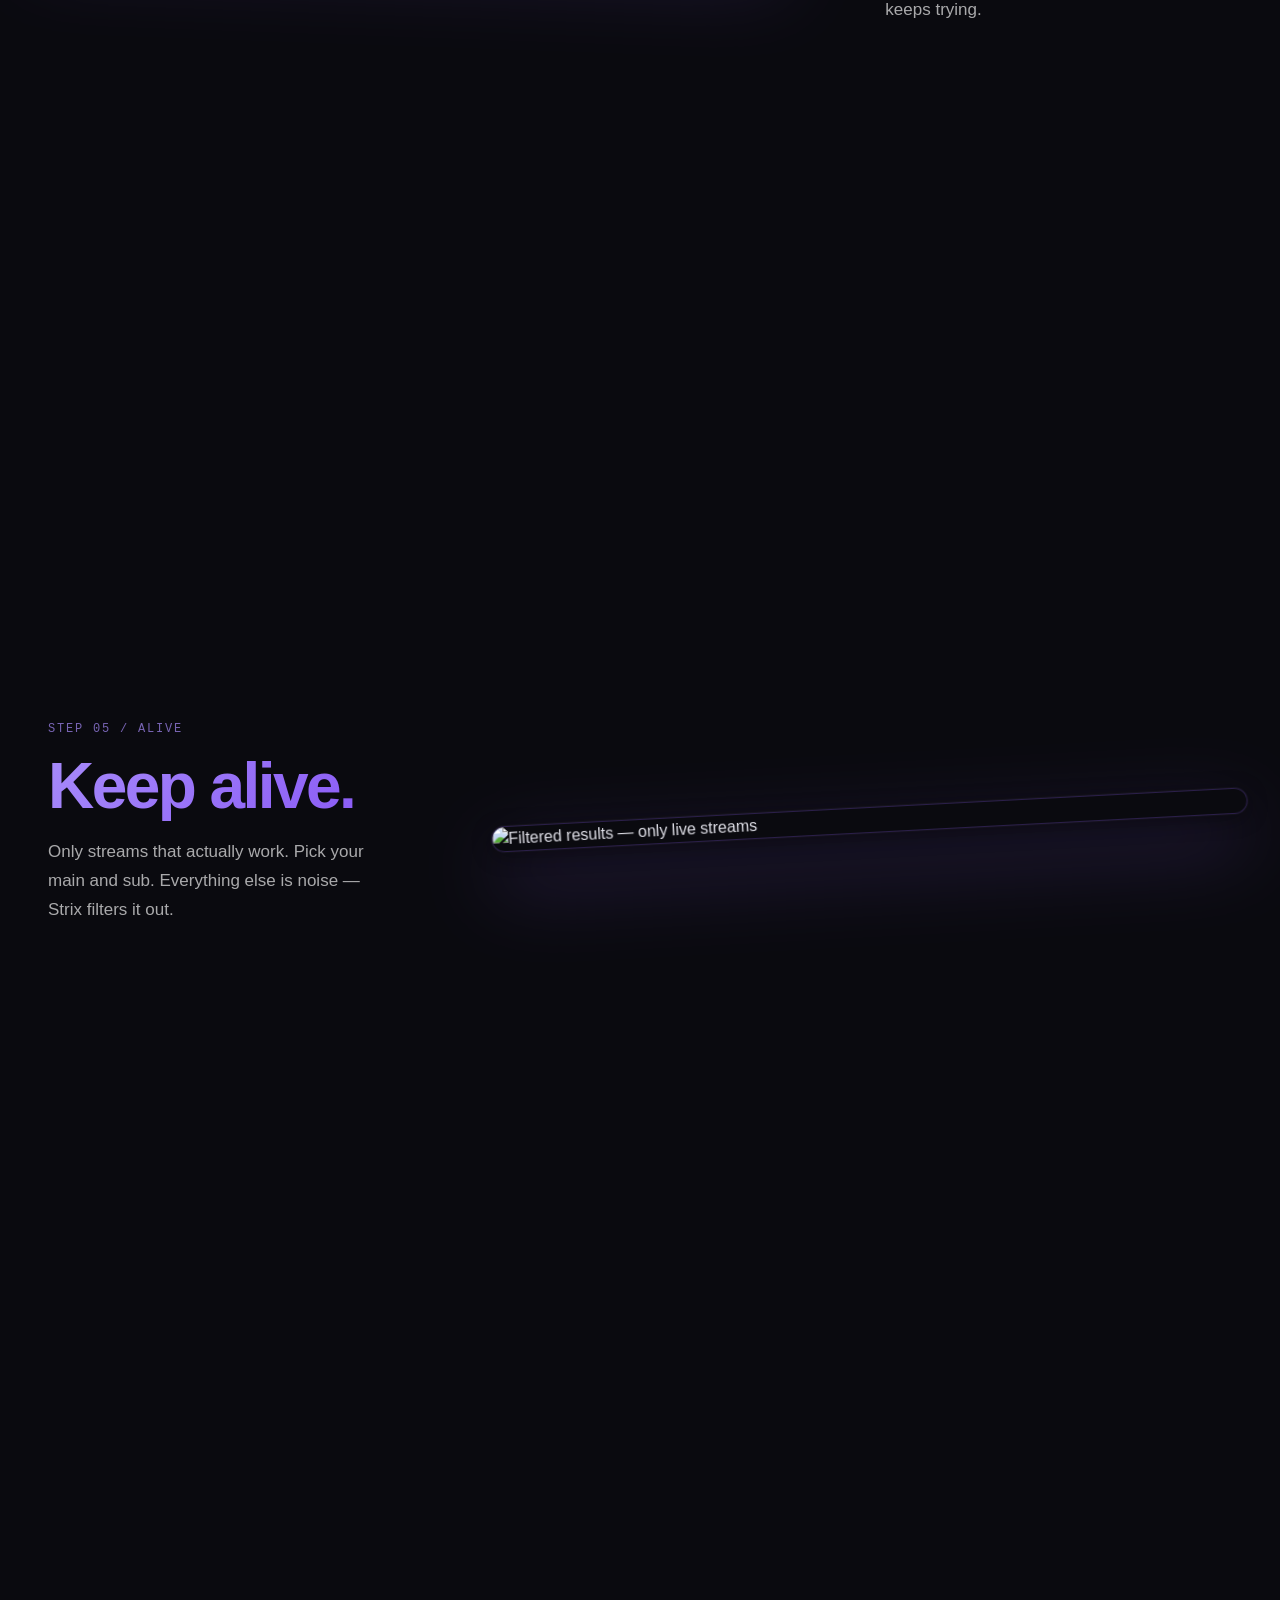
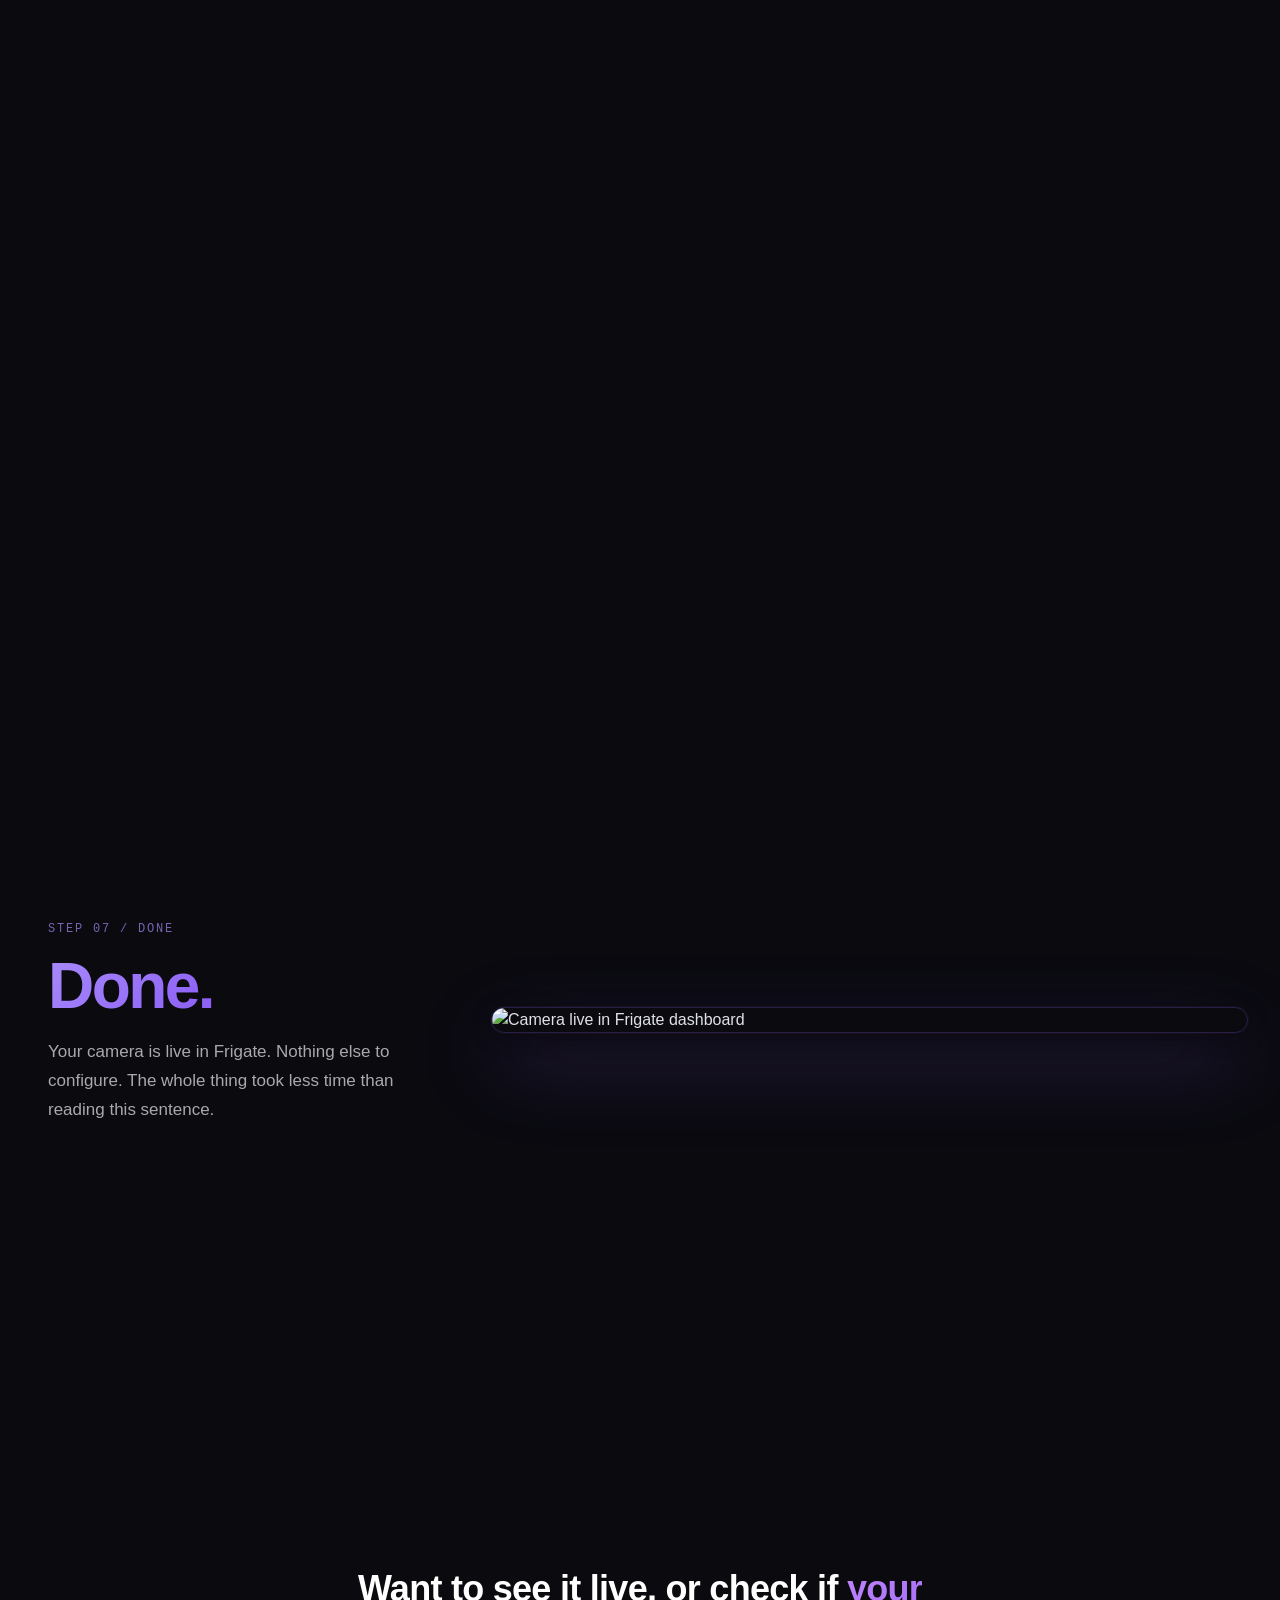
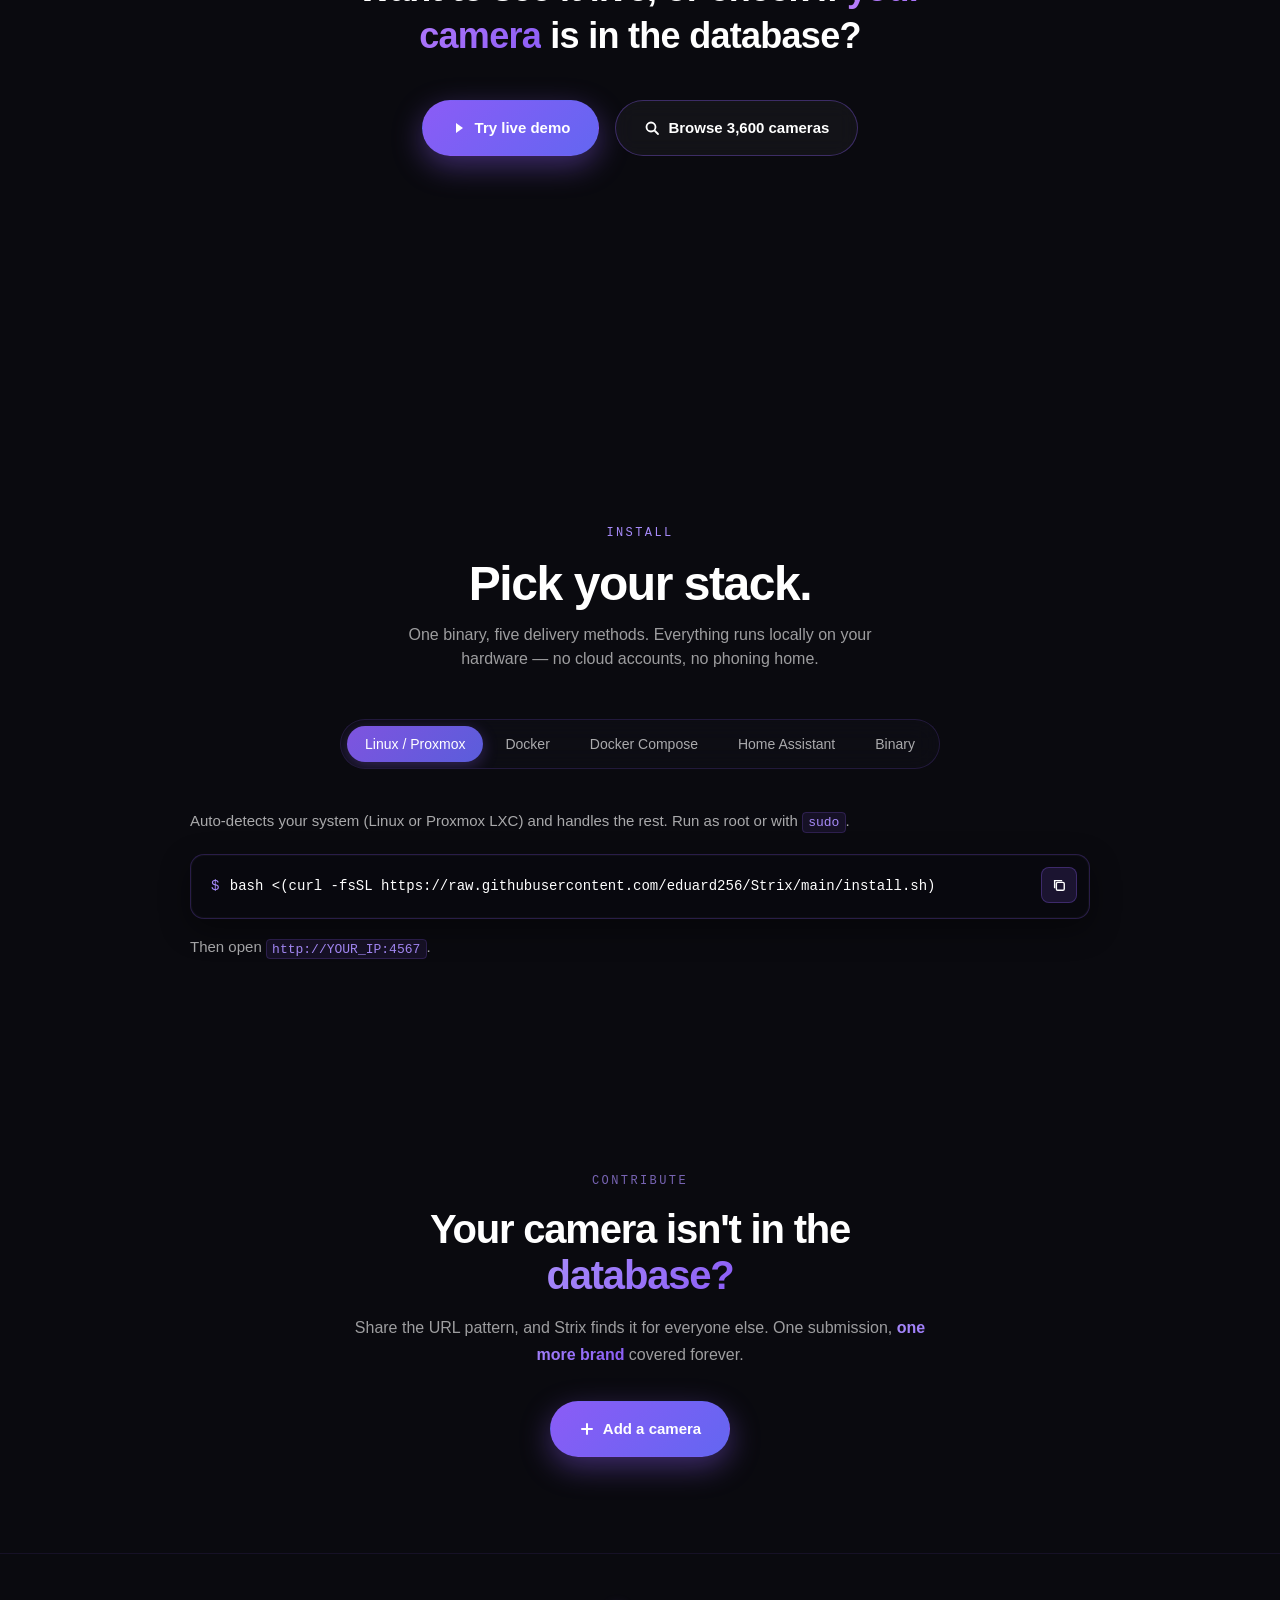
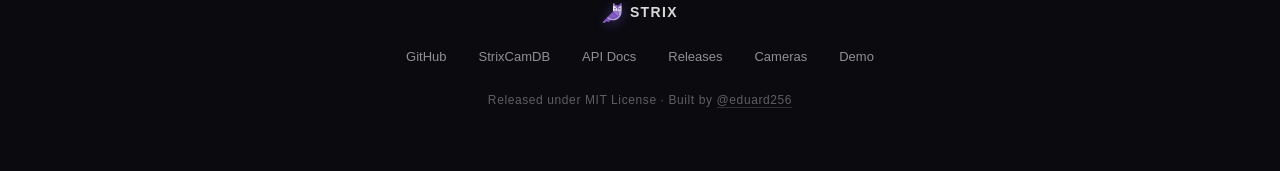
==== commit c4b4c8be: "Tighten hero middle line and calm the mobile gif frame - Shorten the headline accent to 'Even dead o" ====
--- a/index.html
+++ b/index.html
@@ -160,7 +160,7 @@
         <h1 class="hero-title">
             <span class="hero-title-line">Any camera.</span>
             <span class="hero-title-line">
-                Even <span class="hero-title-accent">the forgotten</span> ones.
+                <span class="hero-title-accent">Even dead ones.</span>
             </span>
             <span class="hero-title-line">Ready for Frigate.</span>
         </h1>
@@ -208,7 +208,6 @@
         <img src="https://github.com/eduard256/Strix/releases/download/v2.0.0/demo.gif"
              alt="Strix discovering and testing camera streams in real time"
              loading="lazy">
-        <div class="gif-bridge-caption">See Strix work · in real time</div>
     </div>
 </section>
 
--- a/landing/css/story.css
+++ b/landing/css/story.css
@@ -378,25 +378,14 @@
     .scene:not(.in-view):nth-of-type(odd) .scene-shot img  { transform: translateX(20px)  rotate(-2deg); }
     .scene:not(.in-view):nth-of-type(even) .scene-shot img { transform: translateX(-20px) rotate(2deg); }
 
-    /* Mobile gif strategy — make it feel BIG. The frame blows out
-       past the viewport (~170% of the screen wide) so the gif
-       dominates the fold even on a narrow phone. Shoulders of the
-       gif bleed off both edges — it's intentional, a visual hook
-       that tells the user "there's more product than the phone
-       can show". Tilt softens because heavy rotateX on a narrow
-       frame folds the gif into itself. */
-    .gif-bridge {
-        min-height: 55vh;
-        padding: 1rem 0;
-        overflow: visible;
-    }
-    .gif-bridge-frame {
-        width: 170vw;
-        max-width: 170vw;
-        margin-left: -35vw;
-        transform: rotateX(-10deg) translateZ(-10px);
-    }
-    .gif-bridge-frame img { border-radius: 14px; }
+    /* Mobile gif — matches the desktop behaviour: contained to the
+       viewport, softened tilt. Kept the earlier "bleed past the
+       edges" experiment in git history; it felt cinematic on iPhone
+       Pro but broke centering on narrow Androids. Fitting the gif
+       inside the viewport is the safer, calmer choice. */
+    .gif-bridge { min-height: 60vh; }
+    .gif-bridge-frame { transform: rotateX(-15deg) translateZ(-20px); }
+    .gif-bridge-frame img { border-radius: 16px; }
     .gif-bridge-caption { font-size: 0.75rem; bottom: -2.25rem; }
     .mid-cta { padding: 4rem 1.25rem; gap: 2rem; }
 }
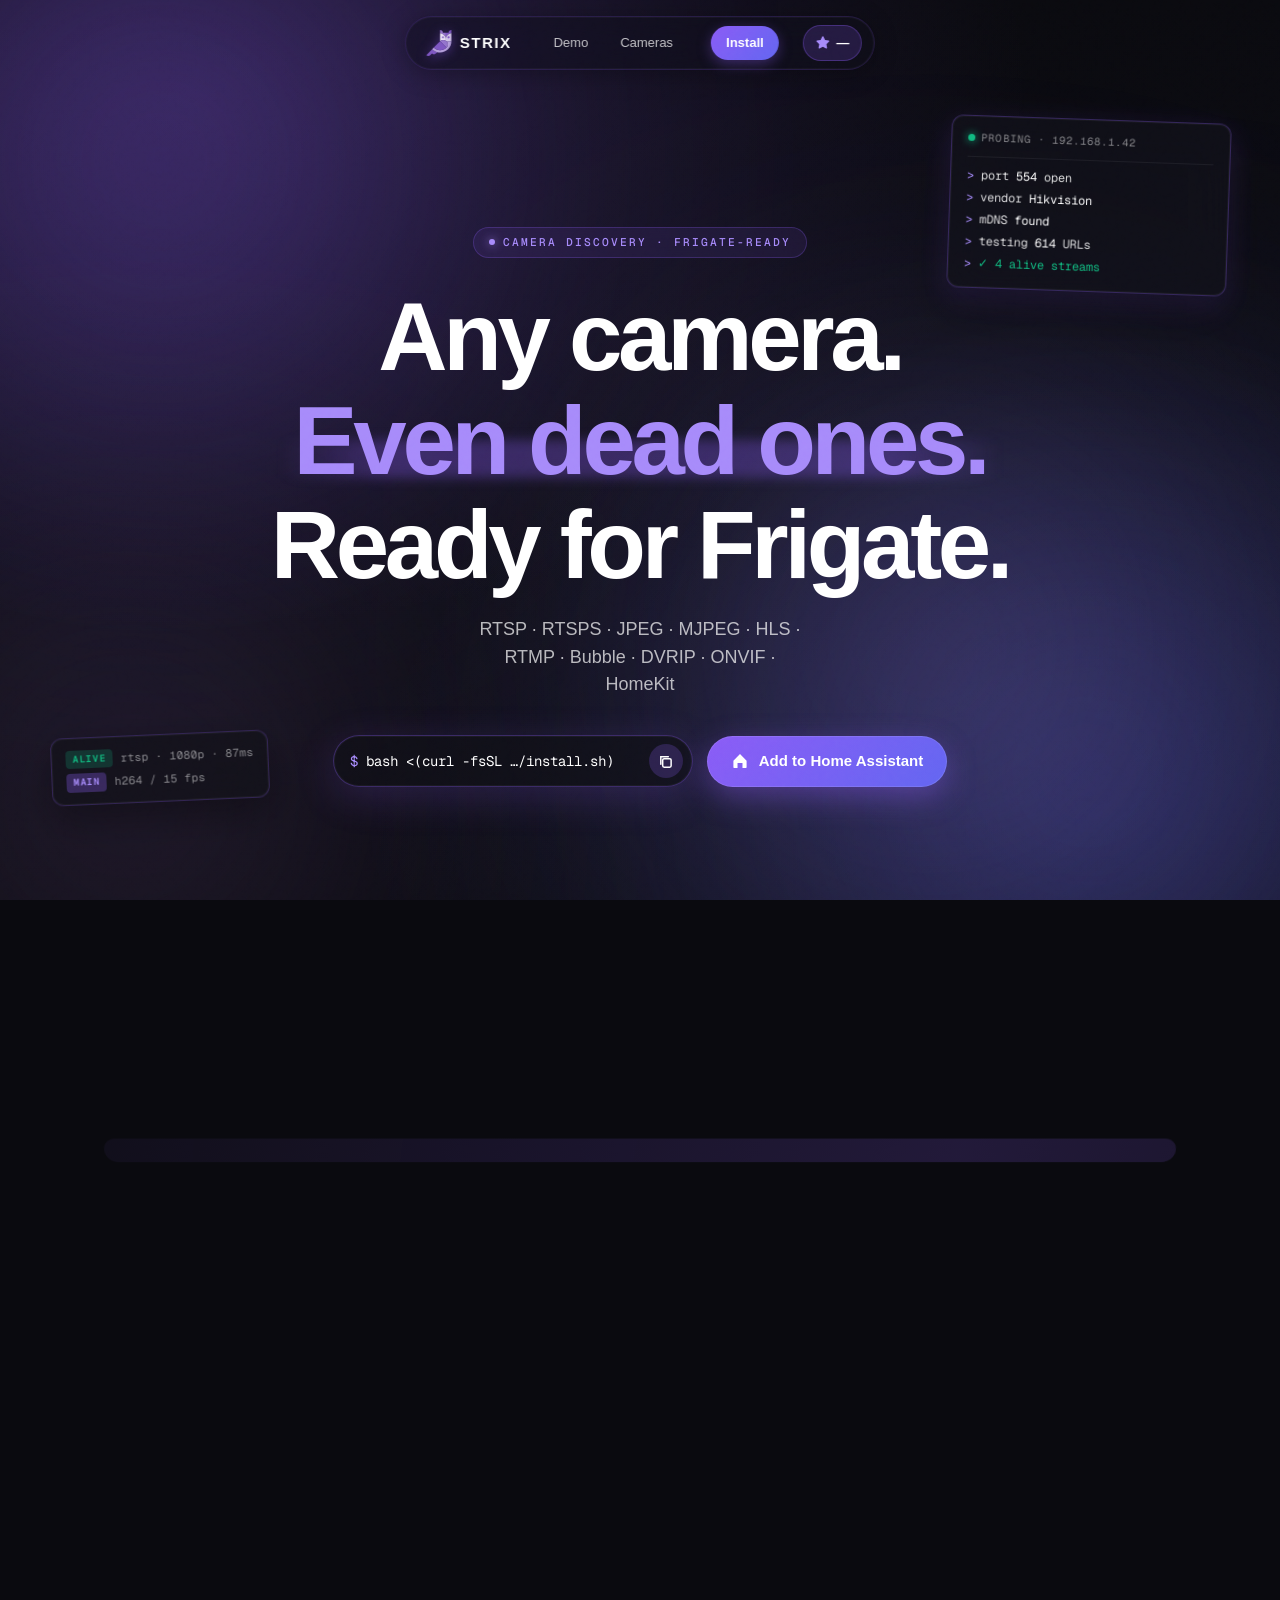
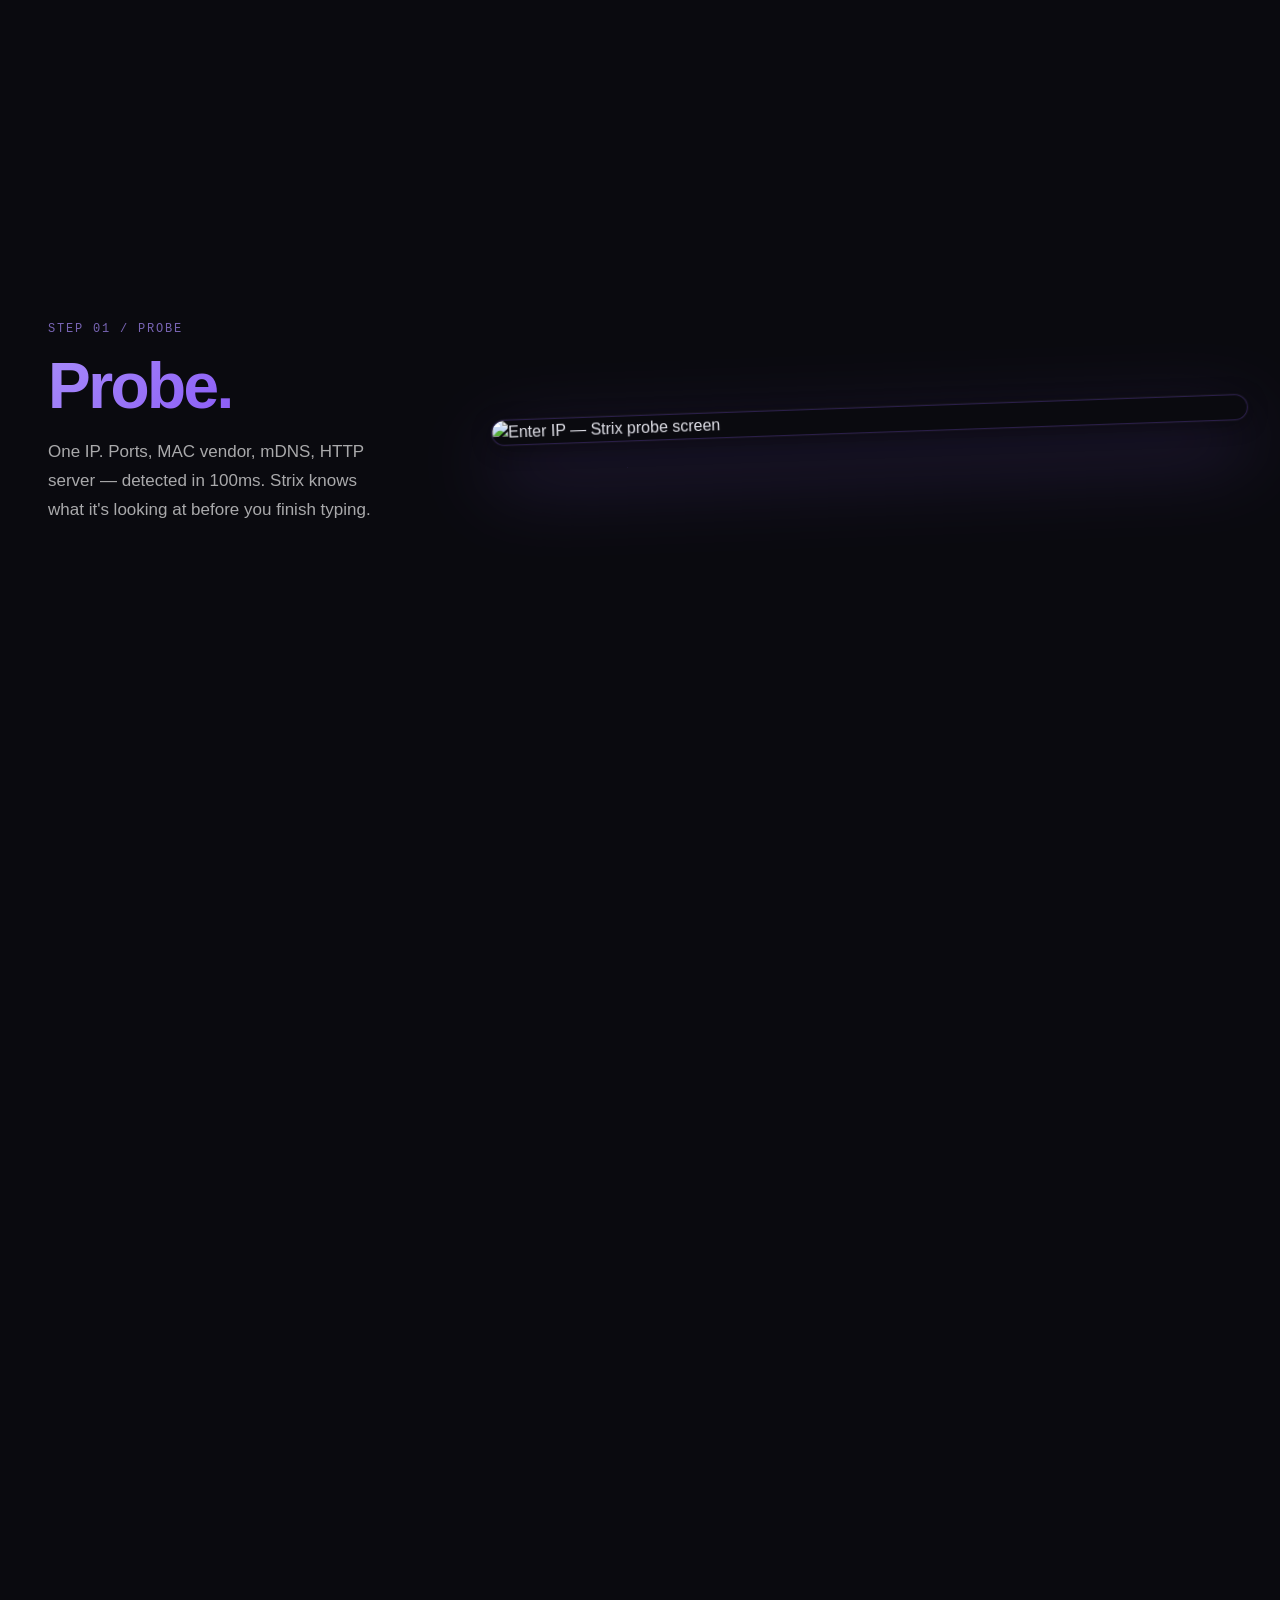
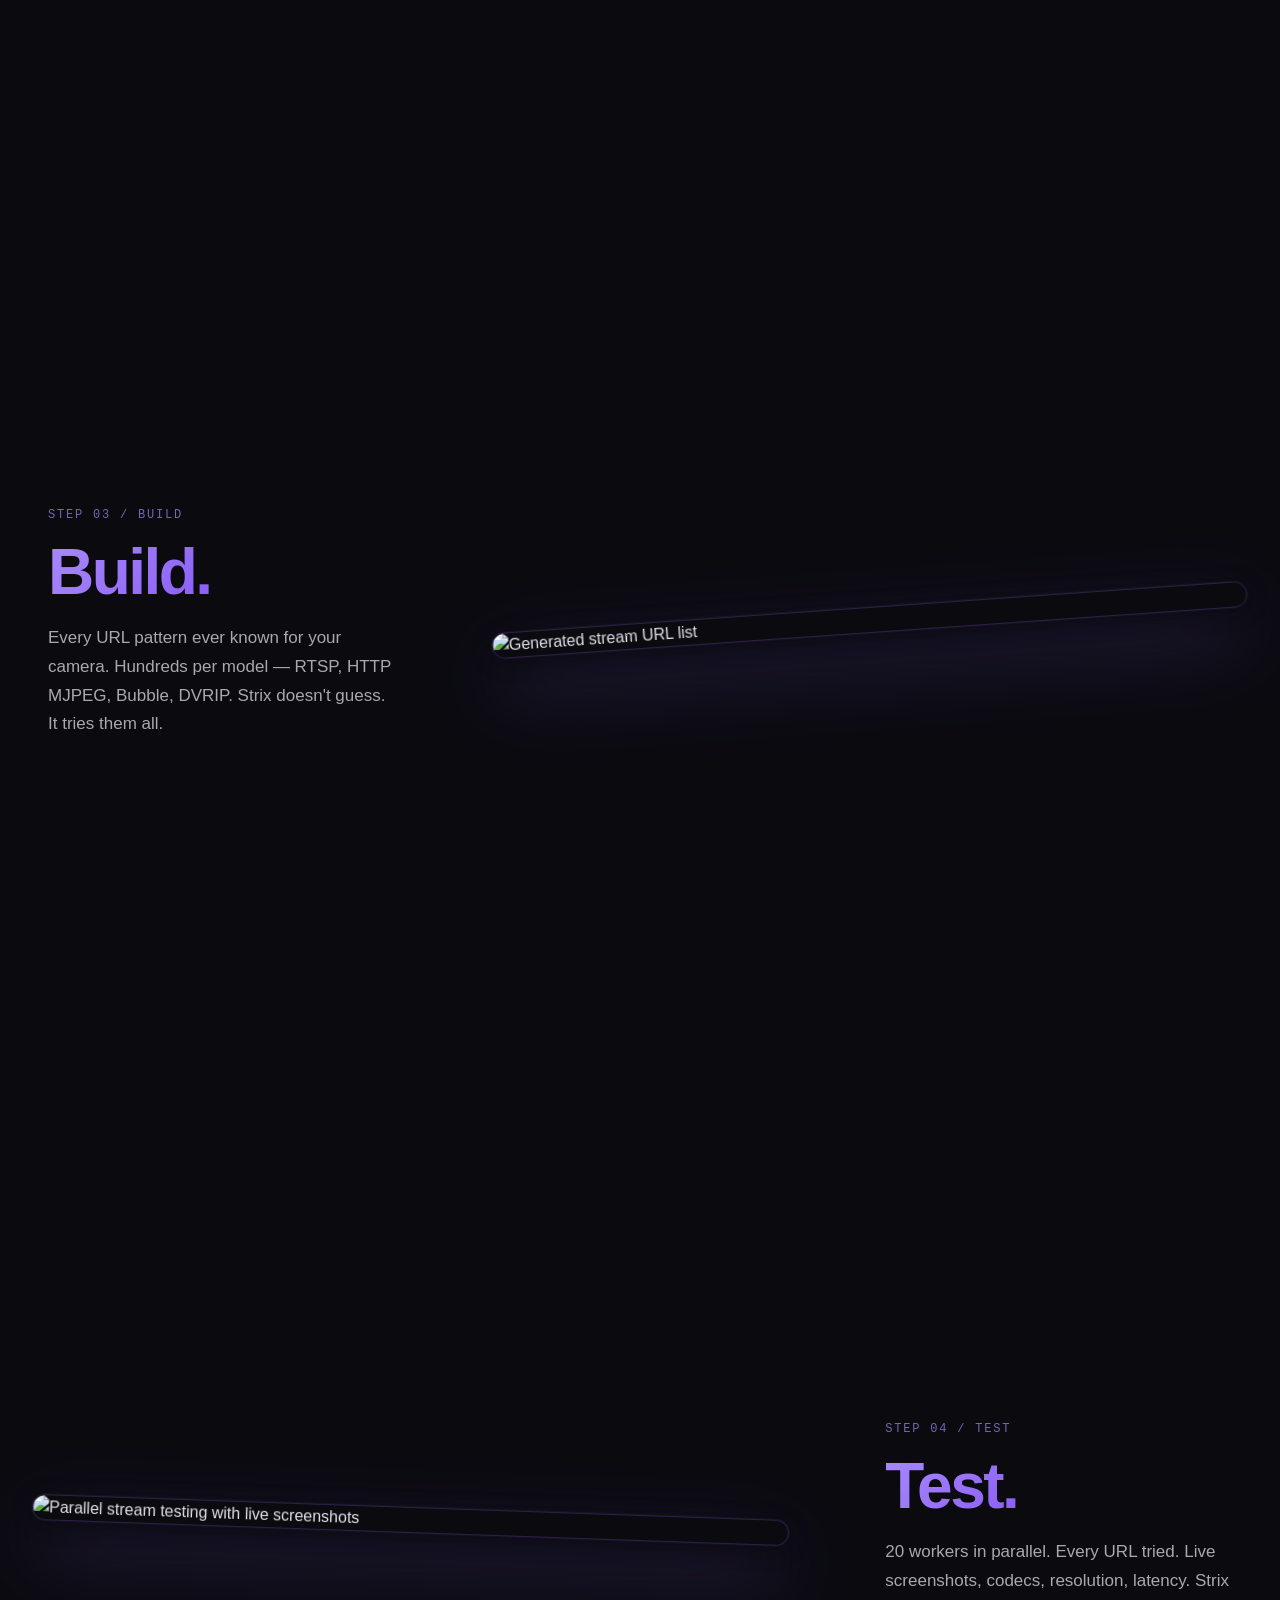
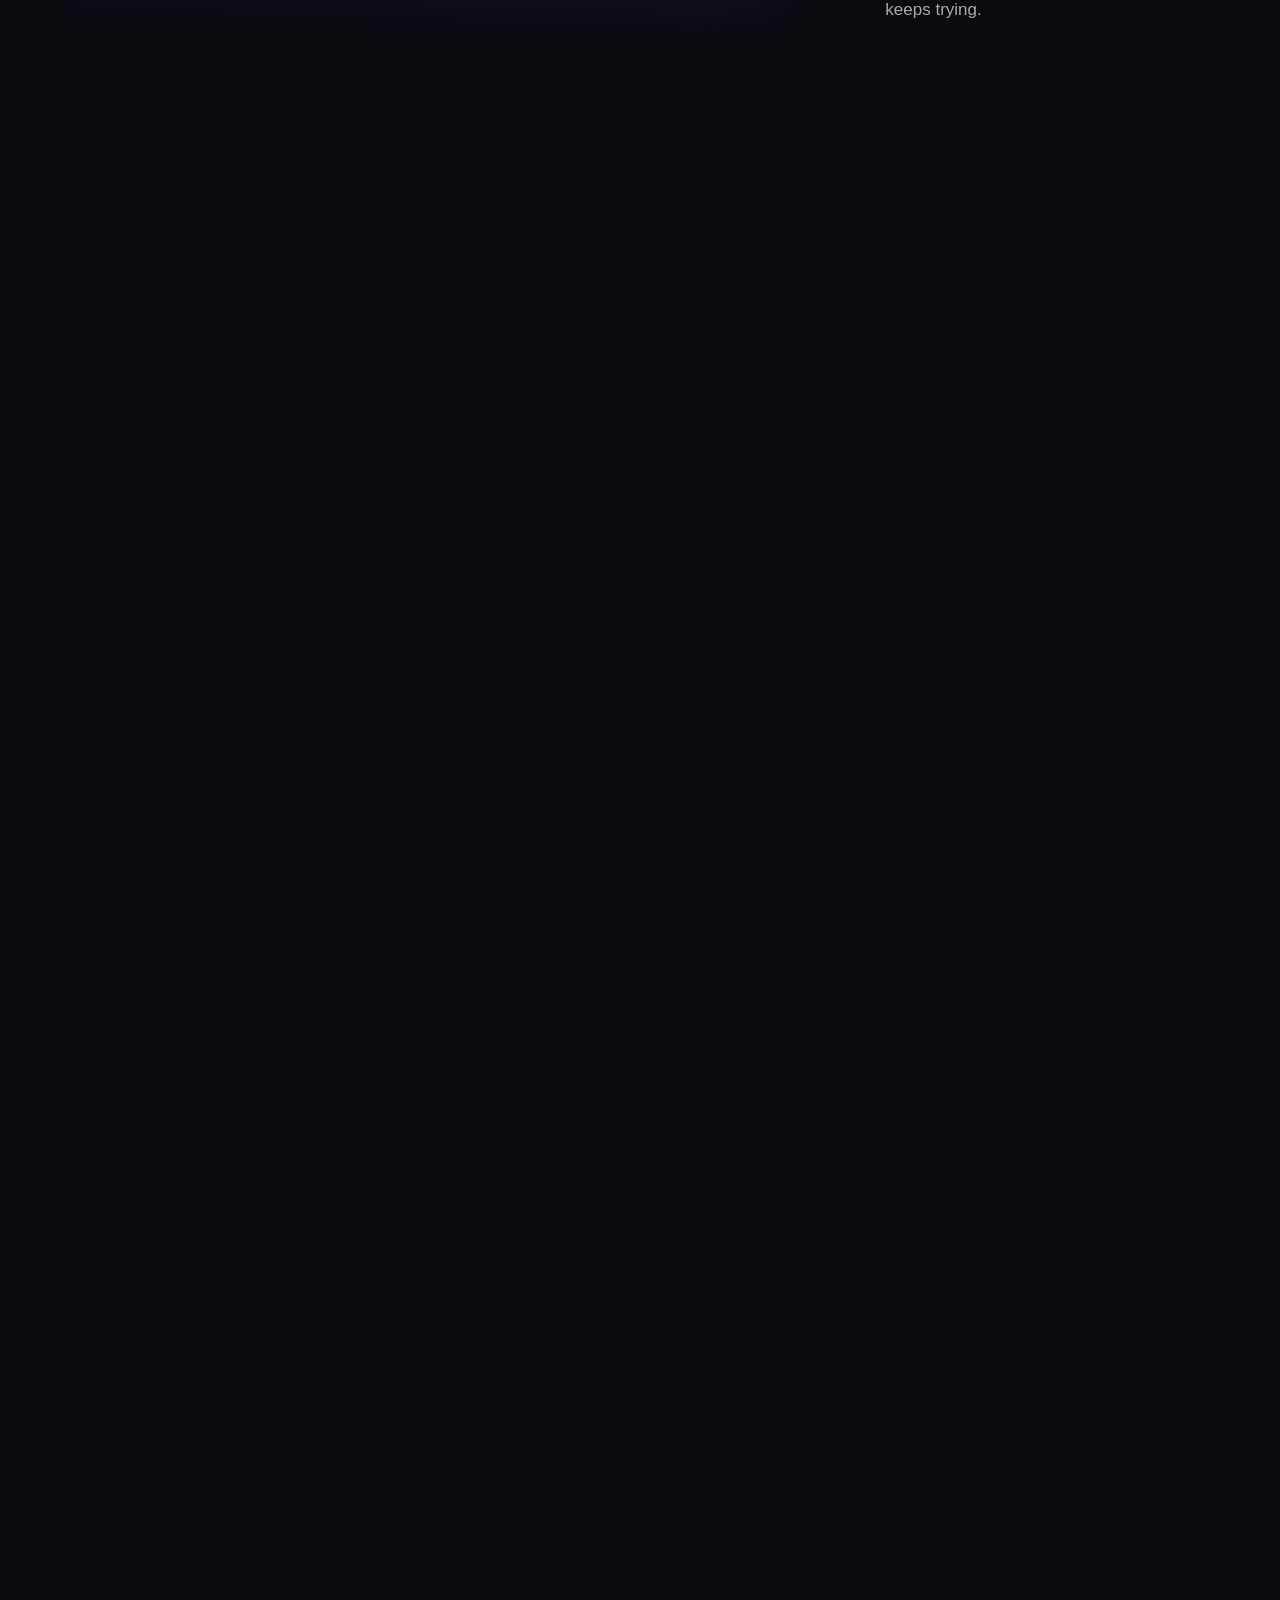
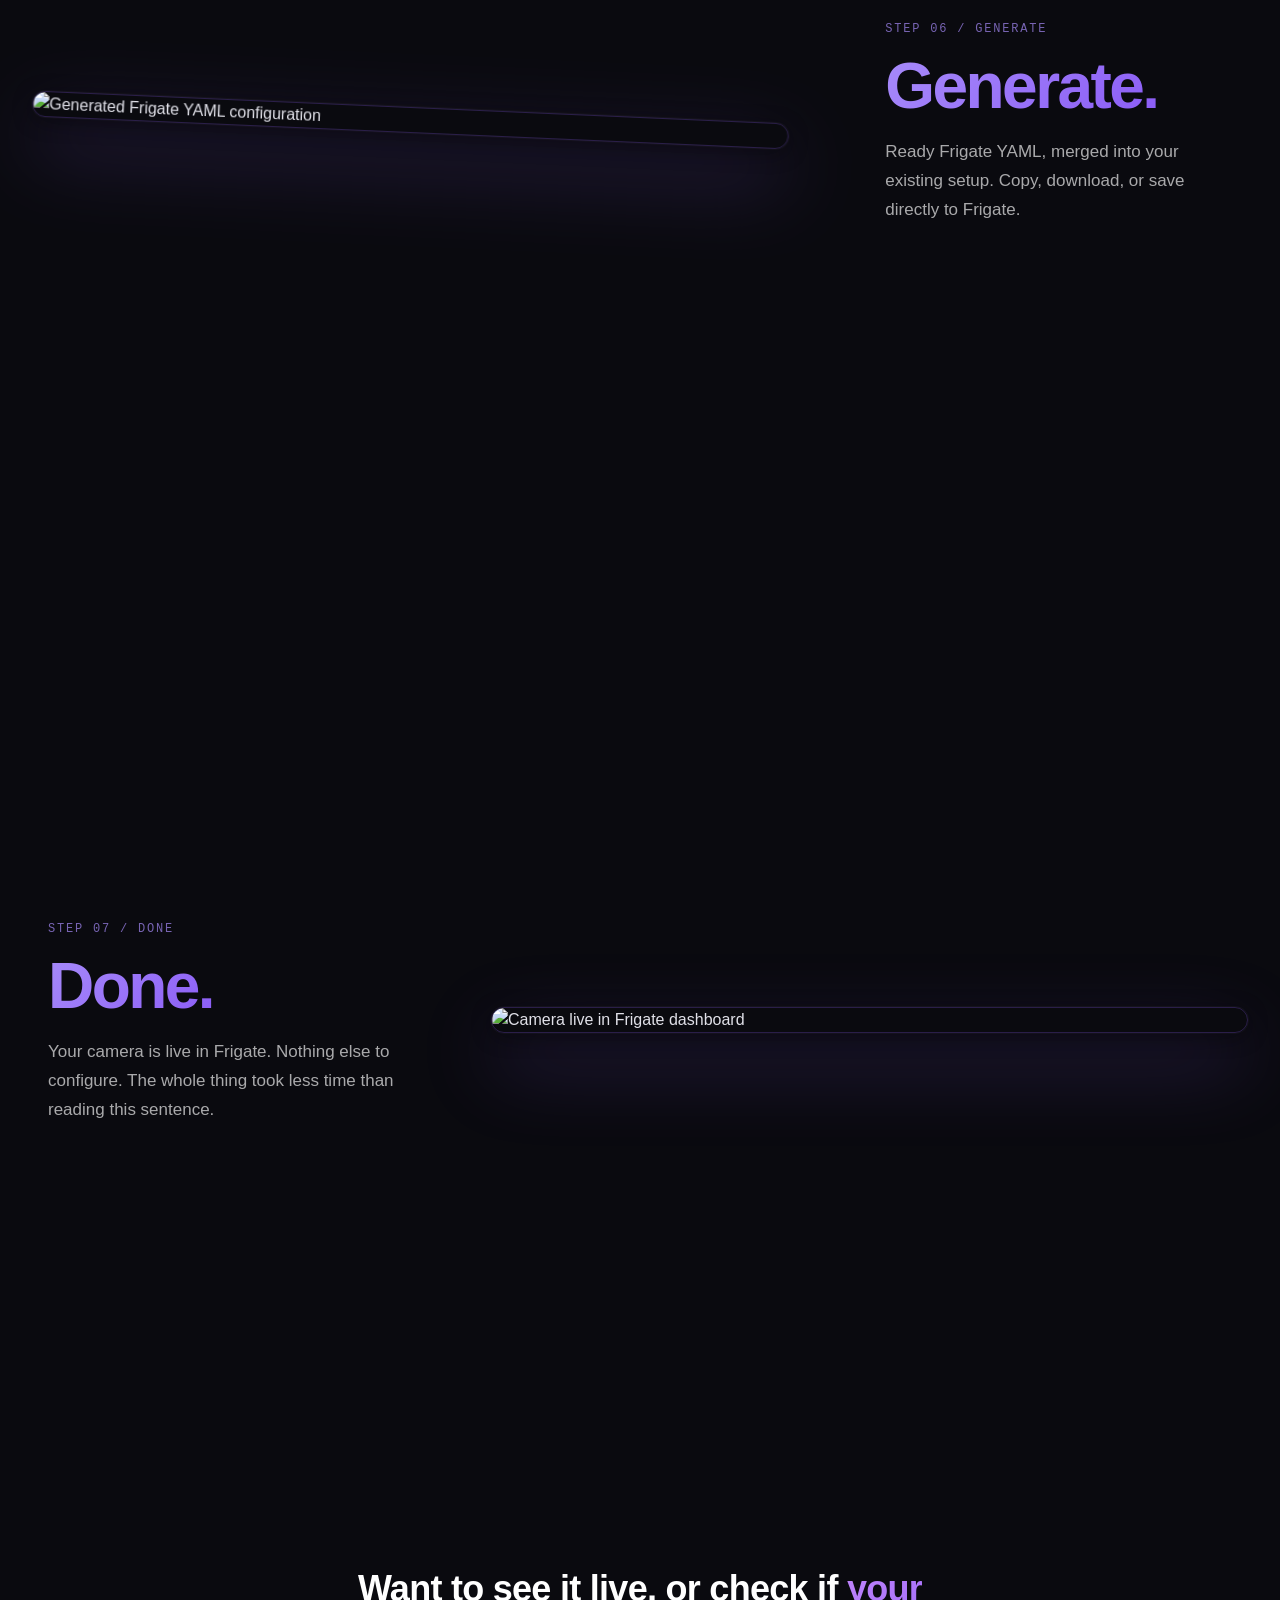
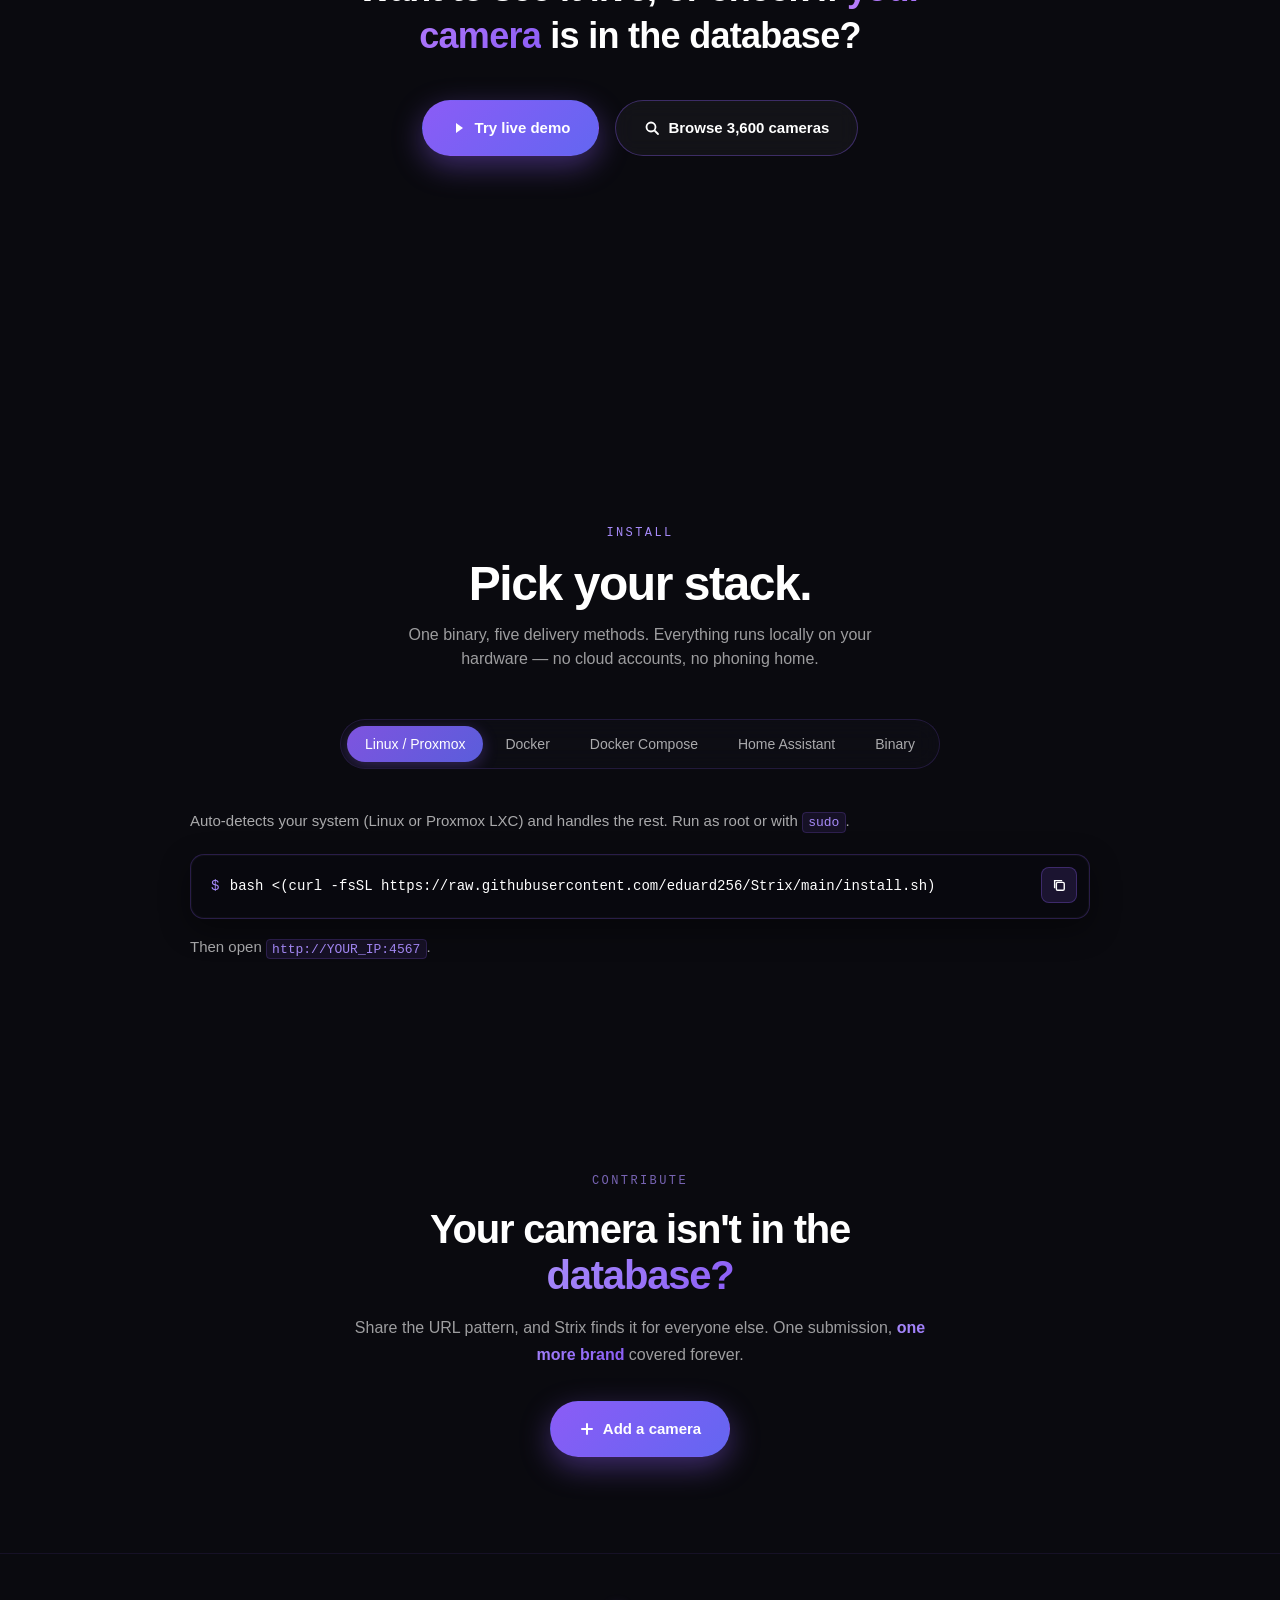
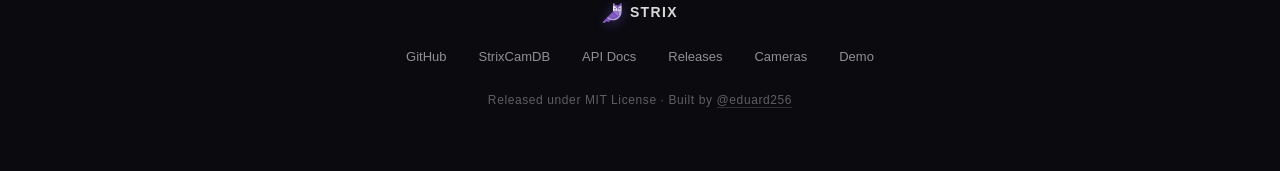
==== commit cef91ec1: "Bleed mobile gif past edges and add Install pill to topbar - Mobile gif frame now extends 60px beyon" ====
--- a/index.html
+++ b/index.html
@@ -103,8 +103,12 @@
     <nav class="topbar-nav" aria-label="Primary">
         <a href="demo.html">Demo</a>
         <a href="search.html">Cameras</a>
-        <a href="#install">Install</a>
     </nav>
+
+    <!-- Persistent Install button — visible on every breakpoint so
+         mobile users always have a one-tap path to the install
+         section, even with the centered nav collapsed. -->
+    <a class="topbar-install" href="#install">Install</a>
 
     <a class="topbar-star" href="https://github.com/eduard256/Strix" target="_blank" rel="noopener" aria-label="Star on GitHub">
         <svg viewBox="0 0 16 16" fill="currentColor" aria-hidden="true">
--- a/landing/css/topbar.css
+++ b/landing/css/topbar.css
@@ -84,6 +84,33 @@
     background: rgba(var(--purple-1), 0.12);
 }
 
+/* Persistent Install action — filled purple pill, always visible
+   (desktop and mobile). Sits between the nav and the star badge on
+   desktop; on mobile it's the only right-side anchor point for
+   "just get me to install" users. */
+.topbar-install {
+    display: inline-flex;
+    align-items: center;
+    padding: 0.45rem 0.95rem;
+    background: linear-gradient(135deg,
+        rgba(var(--purple-1), 1),
+        rgba(var(--purple-2), 1));
+    border-radius: 999px;
+    font-size: 0.8125rem;
+    font-weight: 600;
+    color: #ffffff;
+    text-decoration: none;
+    box-shadow: 0 4px 14px rgba(var(--purple-1), 0.35);
+    transition: transform 150ms ease, box-shadow 150ms ease;
+}
+
+.topbar-install:hover {
+    transform: translateY(-1px);
+    box-shadow: 0 6px 20px rgba(var(--purple-1), 0.5);
+}
+
+.topbar-install:active { transform: translateY(0); }
+
 /* GitHub star badge. Count is injected at runtime by github-stars.js.
    Falls back to placeholder "—" if the API call fails. */
 .topbar-star {
@@ -131,4 +158,8 @@
     .topbar-nav { display: none; }
     .topbar-wordmark { font-size: 0.875rem; }
     .topbar-brand svg { width: 22px; height: 22px; }
+    .topbar-install {
+        padding: 0.4rem 0.75rem;
+        font-size: 0.75rem;
+    }
 }
--- a/landing/css/story.css
+++ b/landing/css/story.css
@@ -378,13 +378,17 @@
     .scene:not(.in-view):nth-of-type(odd) .scene-shot img  { transform: translateX(20px)  rotate(-2deg); }
     .scene:not(.in-view):nth-of-type(even) .scene-shot img { transform: translateX(-20px) rotate(2deg); }
 
-    /* Mobile gif — matches the desktop behaviour: contained to the
-       viewport, softened tilt. Kept the earlier "bleed past the
-       edges" experiment in git history; it felt cinematic on iPhone
-       Pro but broke centering on narrow Androids. Fitting the gif
-       inside the viewport is the safer, calmer choice. */
-    .gif-bridge { min-height: 60vh; }
-    .gif-bridge-frame { transform: rotateX(-15deg) translateZ(-20px); }
+    /* Mobile gif — 60px wider than the gif-bridge padding allows,
+       bleeds 30px past each edge so the frame feels noticeably
+       bigger on a phone while staying centered. */
+    .gif-bridge { min-height: 60vh; overflow: visible; }
+    .gif-bridge-frame {
+        width: calc(100% + 60px);
+        max-width: calc(100% + 60px);
+        margin-left: -30px;
+        margin-right: -30px;
+        transform: rotateX(-15deg) translateZ(-20px);
+    }
     .gif-bridge-frame img { border-radius: 16px; }
     .gif-bridge-caption { font-size: 0.75rem; bottom: -2.25rem; }
     .mid-cta { padding: 4rem 1.25rem; gap: 2rem; }
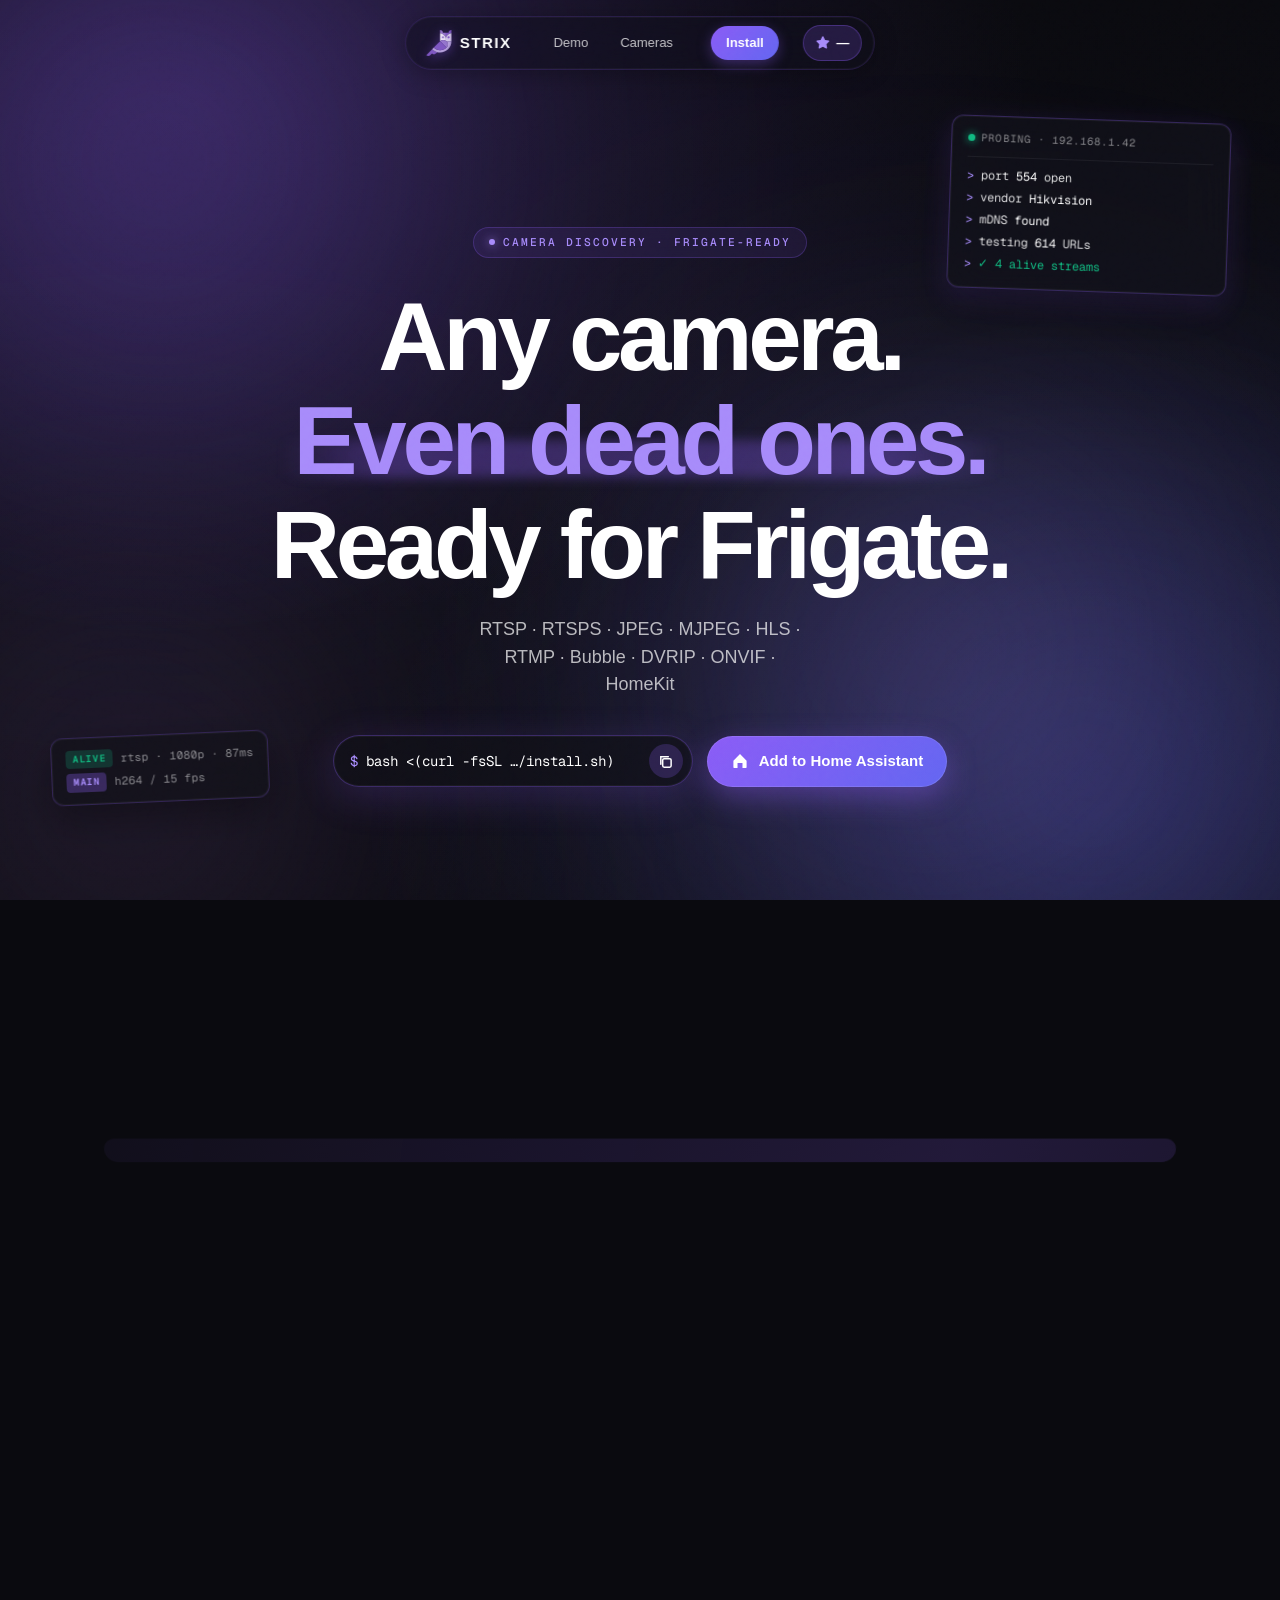
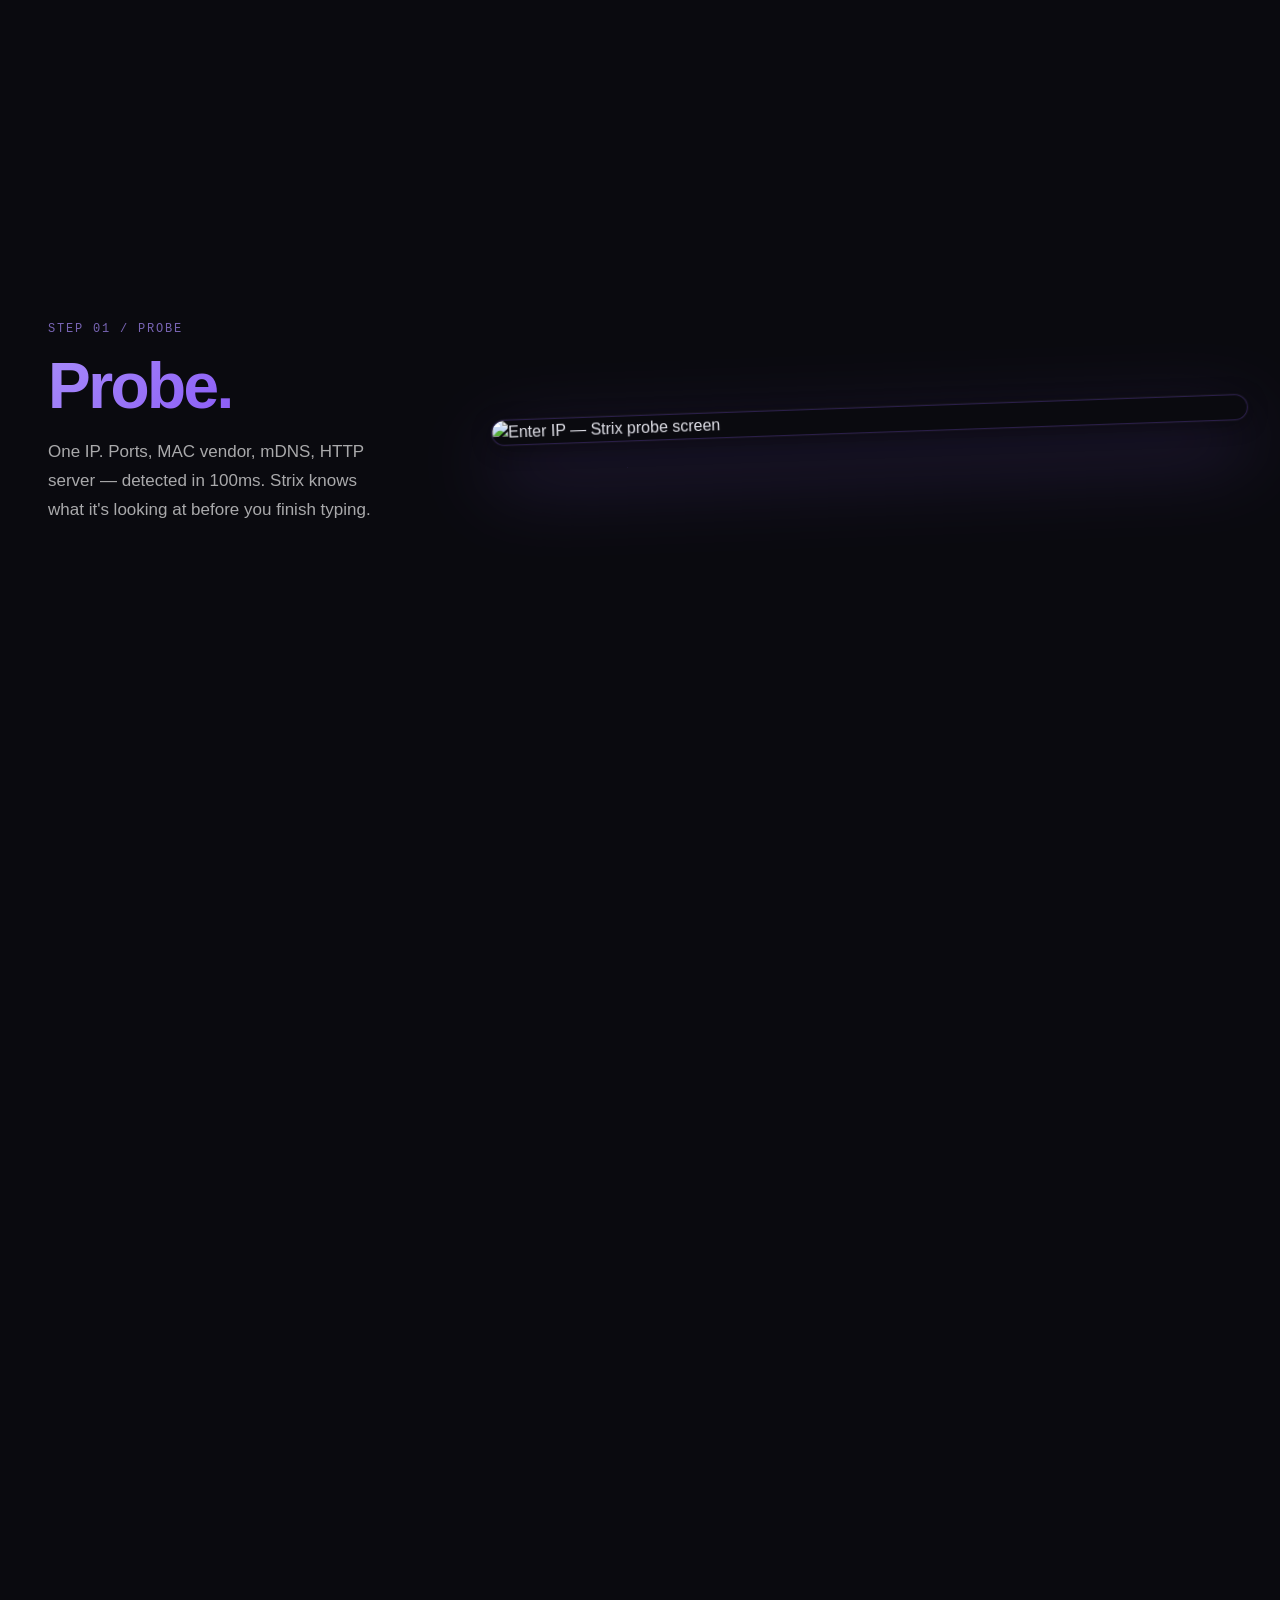
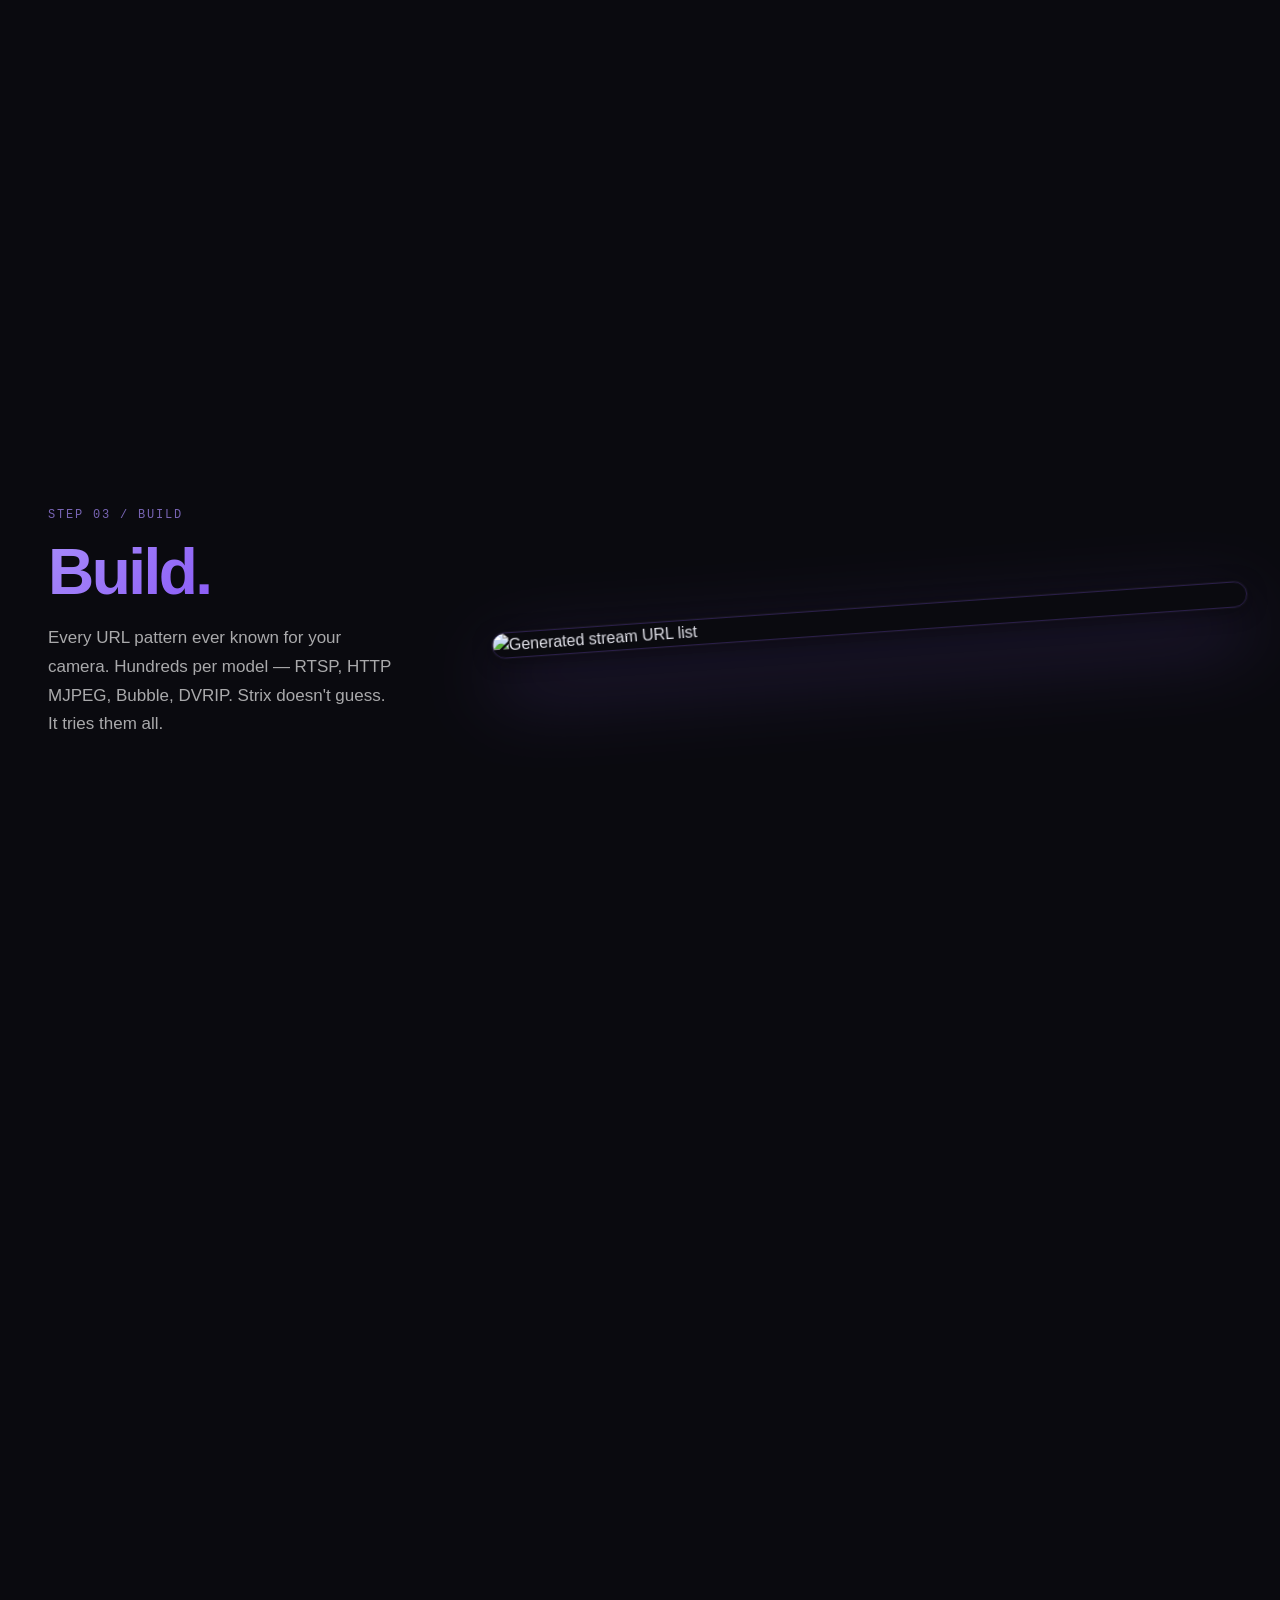
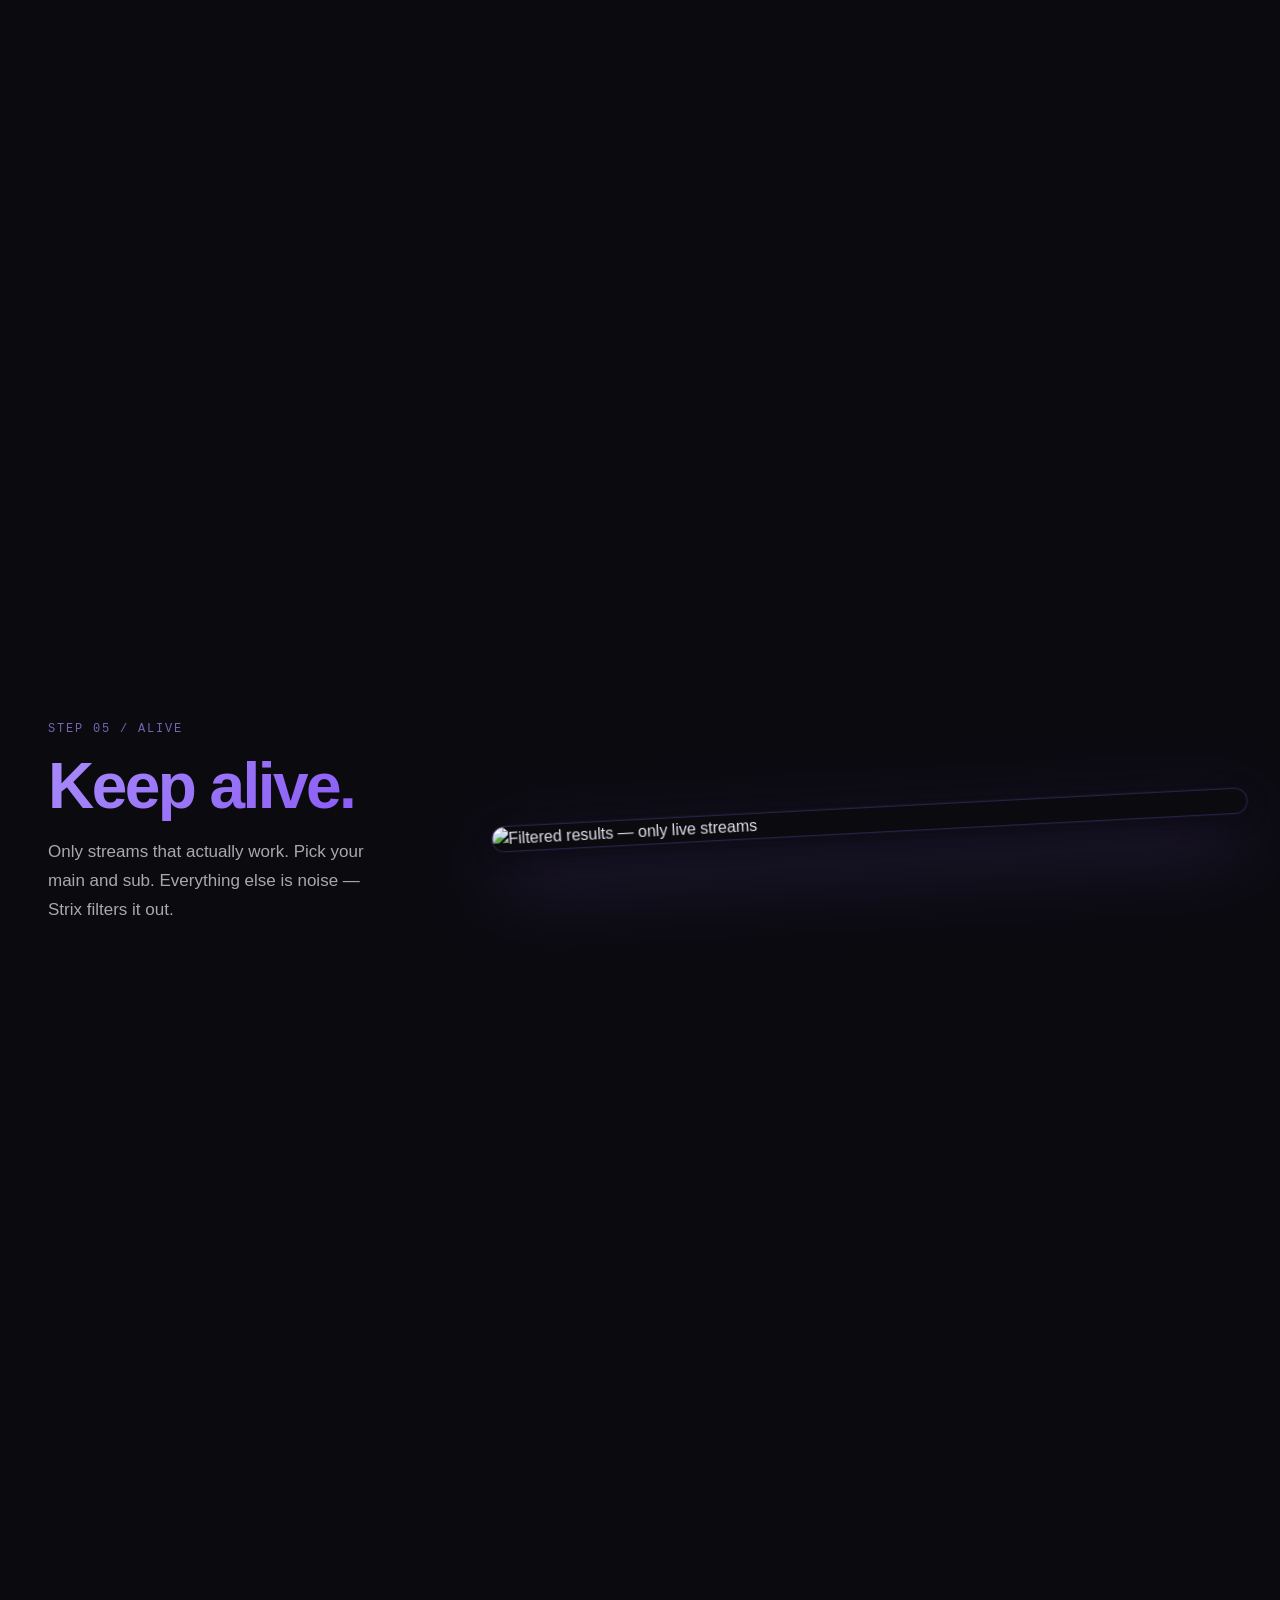
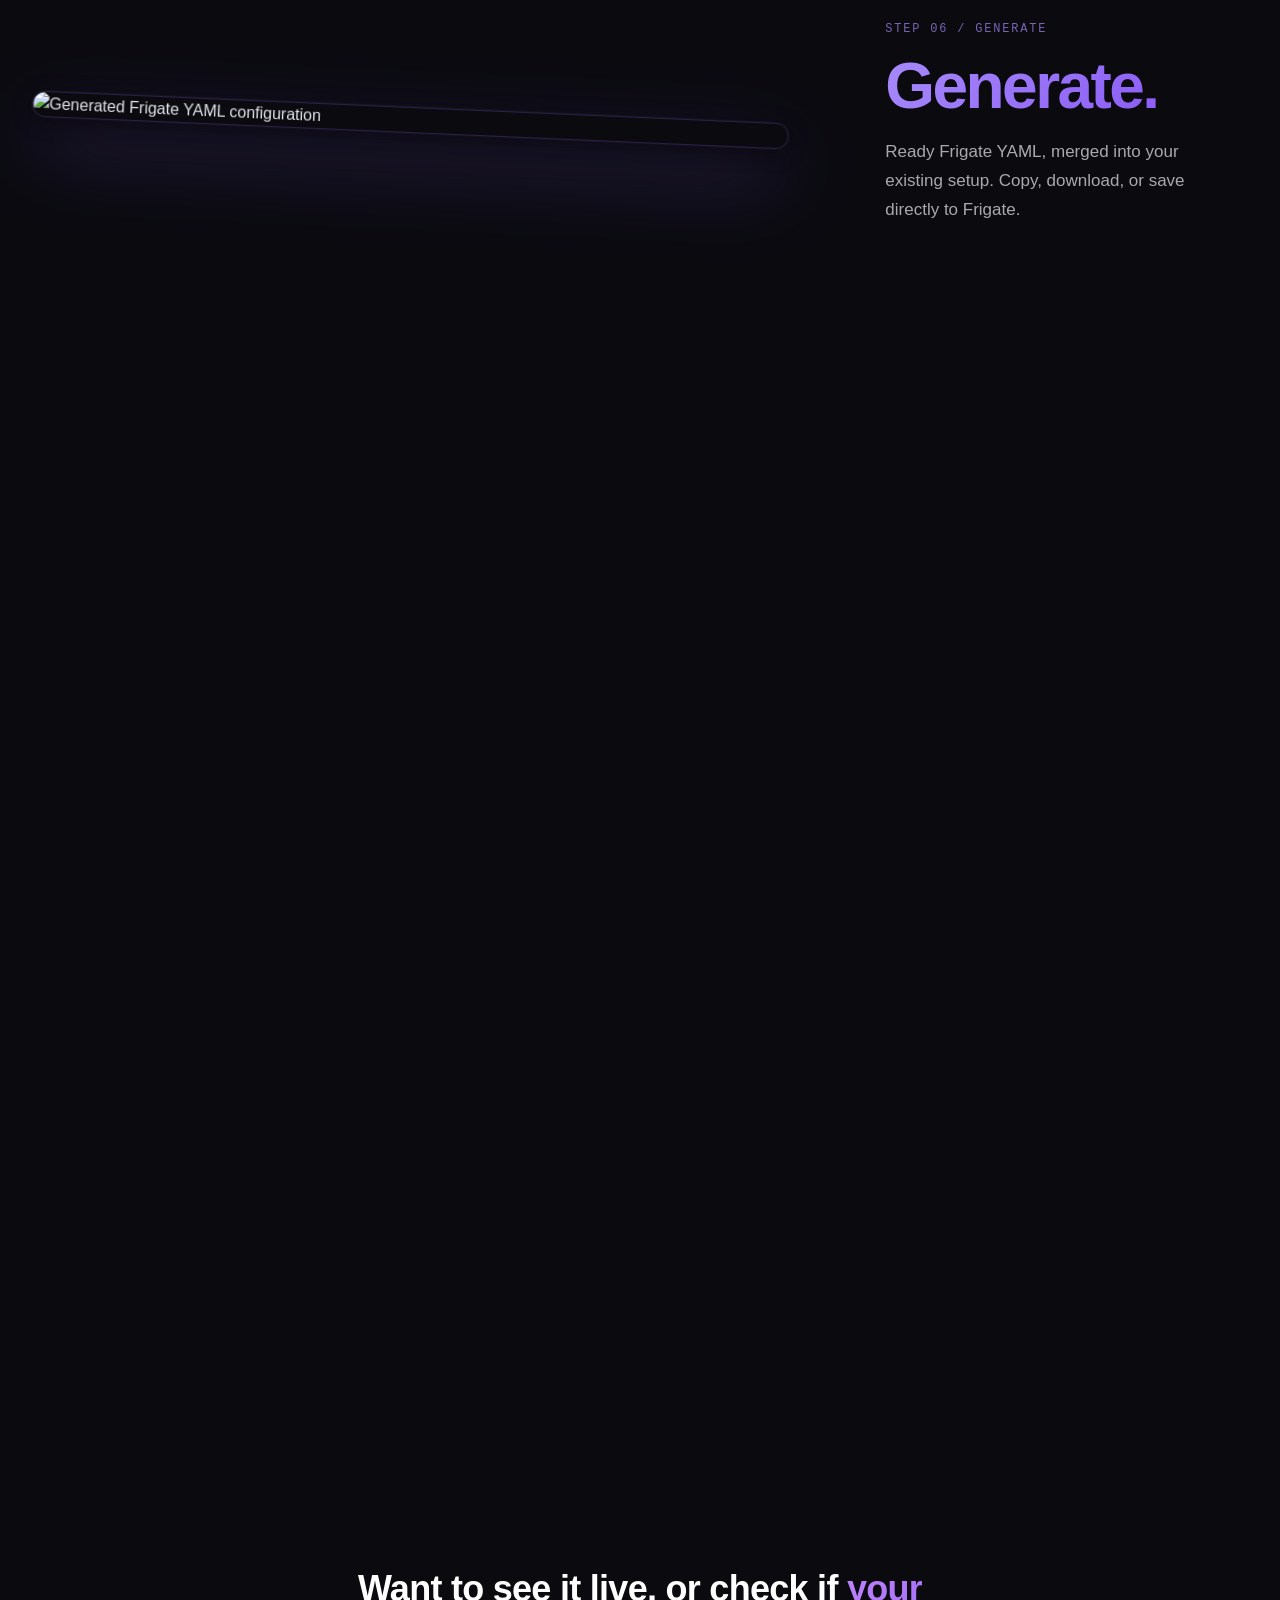
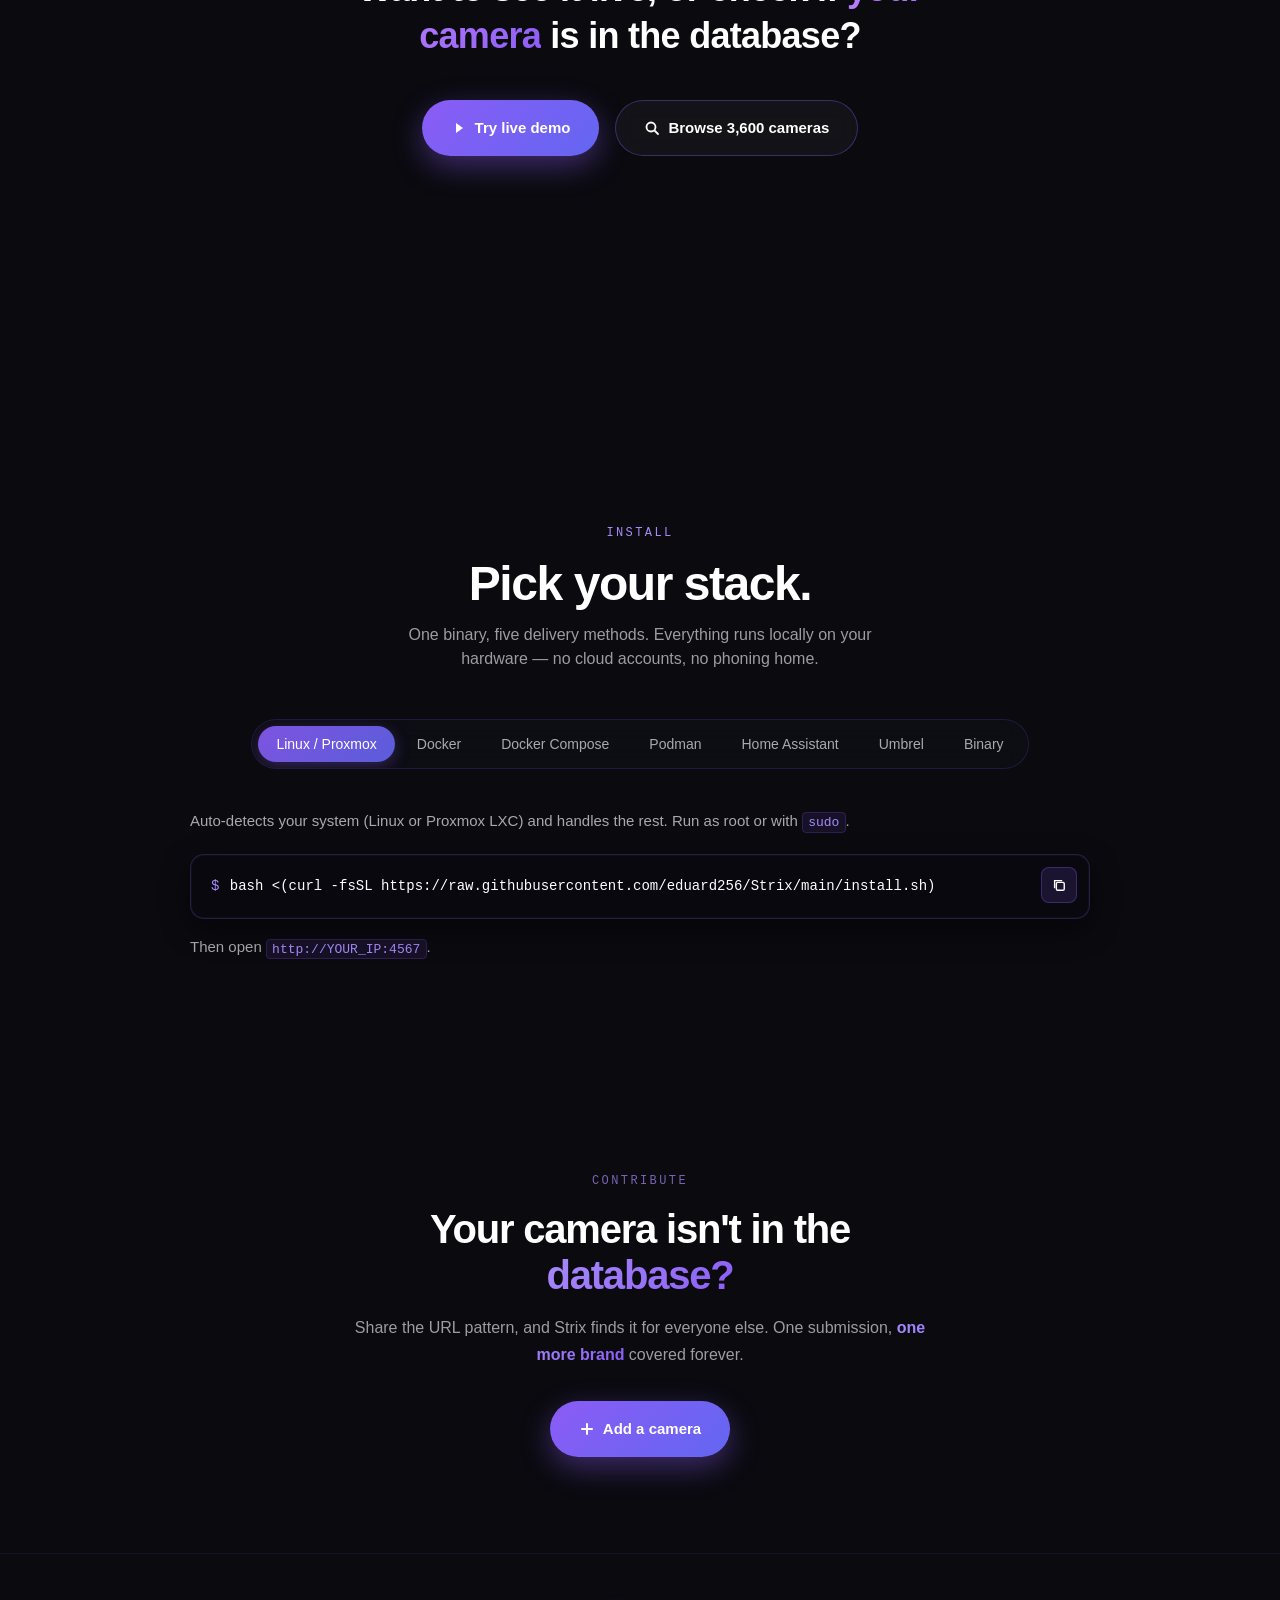
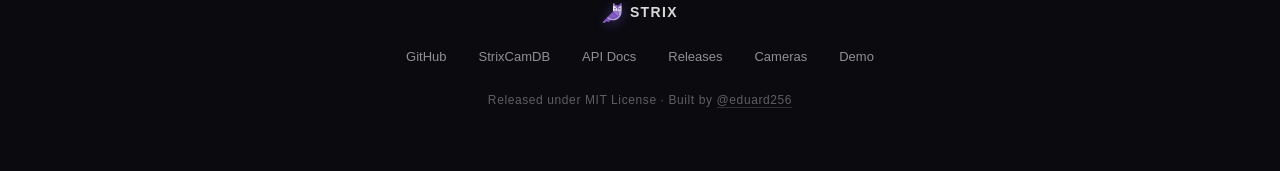
==== commit 89139684: "Add Podman and Umbrel tabs to install section" ====
--- a/index.html
+++ b/index.html
@@ -422,7 +422,9 @@
             <button class="install-tab active" role="tab">Linux / Proxmox</button>
             <button class="install-tab" role="tab">Docker</button>
             <button class="install-tab" role="tab">Docker Compose</button>
+            <button class="install-tab" role="tab">Podman</button>
             <button class="install-tab" role="tab">Home Assistant</button>
+            <button class="install-tab" role="tab">Umbrel</button>
             <button class="install-tab" role="tab">Binary</button>
         </div>
 
@@ -524,7 +526,28 @@
                 </div>
             </div>
 
-            <!-- PANEL 4 — Home Assistant Add-on -->
+            <!-- PANEL 4 — Podman -->
+            <div class="install-panel" data-label="Podman" data-tab="podman">
+                <p class="install-panel-desc">
+                    Podman drops <code>NET_RAW</code> and <code>NET_ADMIN</code> by default.
+                    Strix needs them for network scanning, so add them explicitly.
+                </p>
+                <div class="terminal">
+                    <button class="terminal-copy"
+                            data-copy="podman run -d --name strix --network host --cap-add=NET_RAW --cap-add=NET_ADMIN --restart unless-stopped eduard256/strix:latest"
+                            aria-label="Copy command">
+                        <svg viewBox="0 0 16 16" fill="none">
+                            <rect x="5" y="5" width="9" height="9" rx="1.5" stroke="currentColor" stroke-width="1.6"/>
+                            <path d="M3 11V3h8" stroke="currentColor" stroke-width="1.6" stroke-linecap="round"/>
+                        </svg>
+                    </button>
+                    <div class="terminal-line"><span class="prompt">$</span>podman run -d --name strix --network host \</div>
+                    <div class="terminal-line"><span class="prompt">&nbsp;</span>&nbsp;&nbsp;--cap-add=NET_RAW --cap-add=NET_ADMIN \</div>
+                    <div class="terminal-line"><span class="prompt">&nbsp;</span>&nbsp;&nbsp;--restart unless-stopped eduard256/strix:latest</div>
+                </div>
+            </div>
+
+            <!-- PANEL 5 — Home Assistant Add-on -->
             <div class="install-panel" data-label="Home Assistant" data-tab="ha">
                 <p class="install-panel-desc">
                     One-click repository add, then install from the add-on store.
@@ -544,7 +567,23 @@
                 </a>
             </div>
 
-            <!-- PANEL 5 — Binary -->
+            <!-- PANEL 6 — Umbrel -->
+            <div class="install-panel" data-label="Umbrel" data-tab="umbrel">
+                <p class="install-panel-desc">
+                    One-click install from the Umbrel App Store. No config needed, runs
+                    on your home server alongside the rest of your Umbrel apps.
+                </p>
+                <a class="umbrel-install-btn"
+                   href="https://apps.umbrel.com/app/strix"
+                   target="_blank" rel="noopener"
+                   aria-label="Install on Umbrel">
+                    <img src="https://apps.umbrel.com/api/app/strix/badge-light.svg"
+                         alt="Install on Umbrel"
+                         height="64">
+                </a>
+            </div>
+
+            <!-- PANEL 7 — Binary -->
             <div class="install-panel" data-label="Binary" data-tab="binary">
                 <p class="install-panel-desc">
                     Download from <a href="https://github.com/eduard256/Strix/releases" target="_blank" rel="noopener">GitHub Releases</a> (Linux amd64 / arm64).
--- a/landing/css/install.css
+++ b/landing/css/install.css
@@ -259,6 +259,34 @@
 
 .ha-install-btn svg { width: 18px; height: 18px; }
 
+/* Umbrel badge — uses the official SVG from apps.umbrel.com so it
+   stays visually consistent with other Umbrel marketing material.
+   Just center it and add a subtle lift on hover. */
+.umbrel-install-btn {
+    display: inline-flex;
+    align-items: center;
+    justify-content: center;
+    padding: 0.25rem 0;
+    margin-top: 0.5rem;
+    text-decoration: none;
+    transition: transform 150ms ease, filter 150ms ease;
+}
+
+.umbrel-install-btn img {
+    display: block;
+    height: 64px;
+    width: auto;
+    filter: drop-shadow(0 8px 24px rgba(0, 0, 0, 0.35));
+}
+
+.umbrel-install-btn:hover {
+    transform: translateY(-2px);
+}
+
+.umbrel-install-btn:hover img {
+    filter: drop-shadow(0 14px 32px rgba(0, 0, 0, 0.45));
+}
+
 .install-panel ol {
     list-style: none;
     counter-reset: step;
@@ -378,4 +406,6 @@
     .terminal-copy { width: 30px; height: 30px; top: 0.5rem; right: 0.5rem; }
 
     .ha-install-btn { width: 100%; justify-content: center; }
-}
+    .umbrel-install-btn { width: 100%; }
+    .umbrel-install-btn img { height: 56px; margin: 0 auto; }
+}
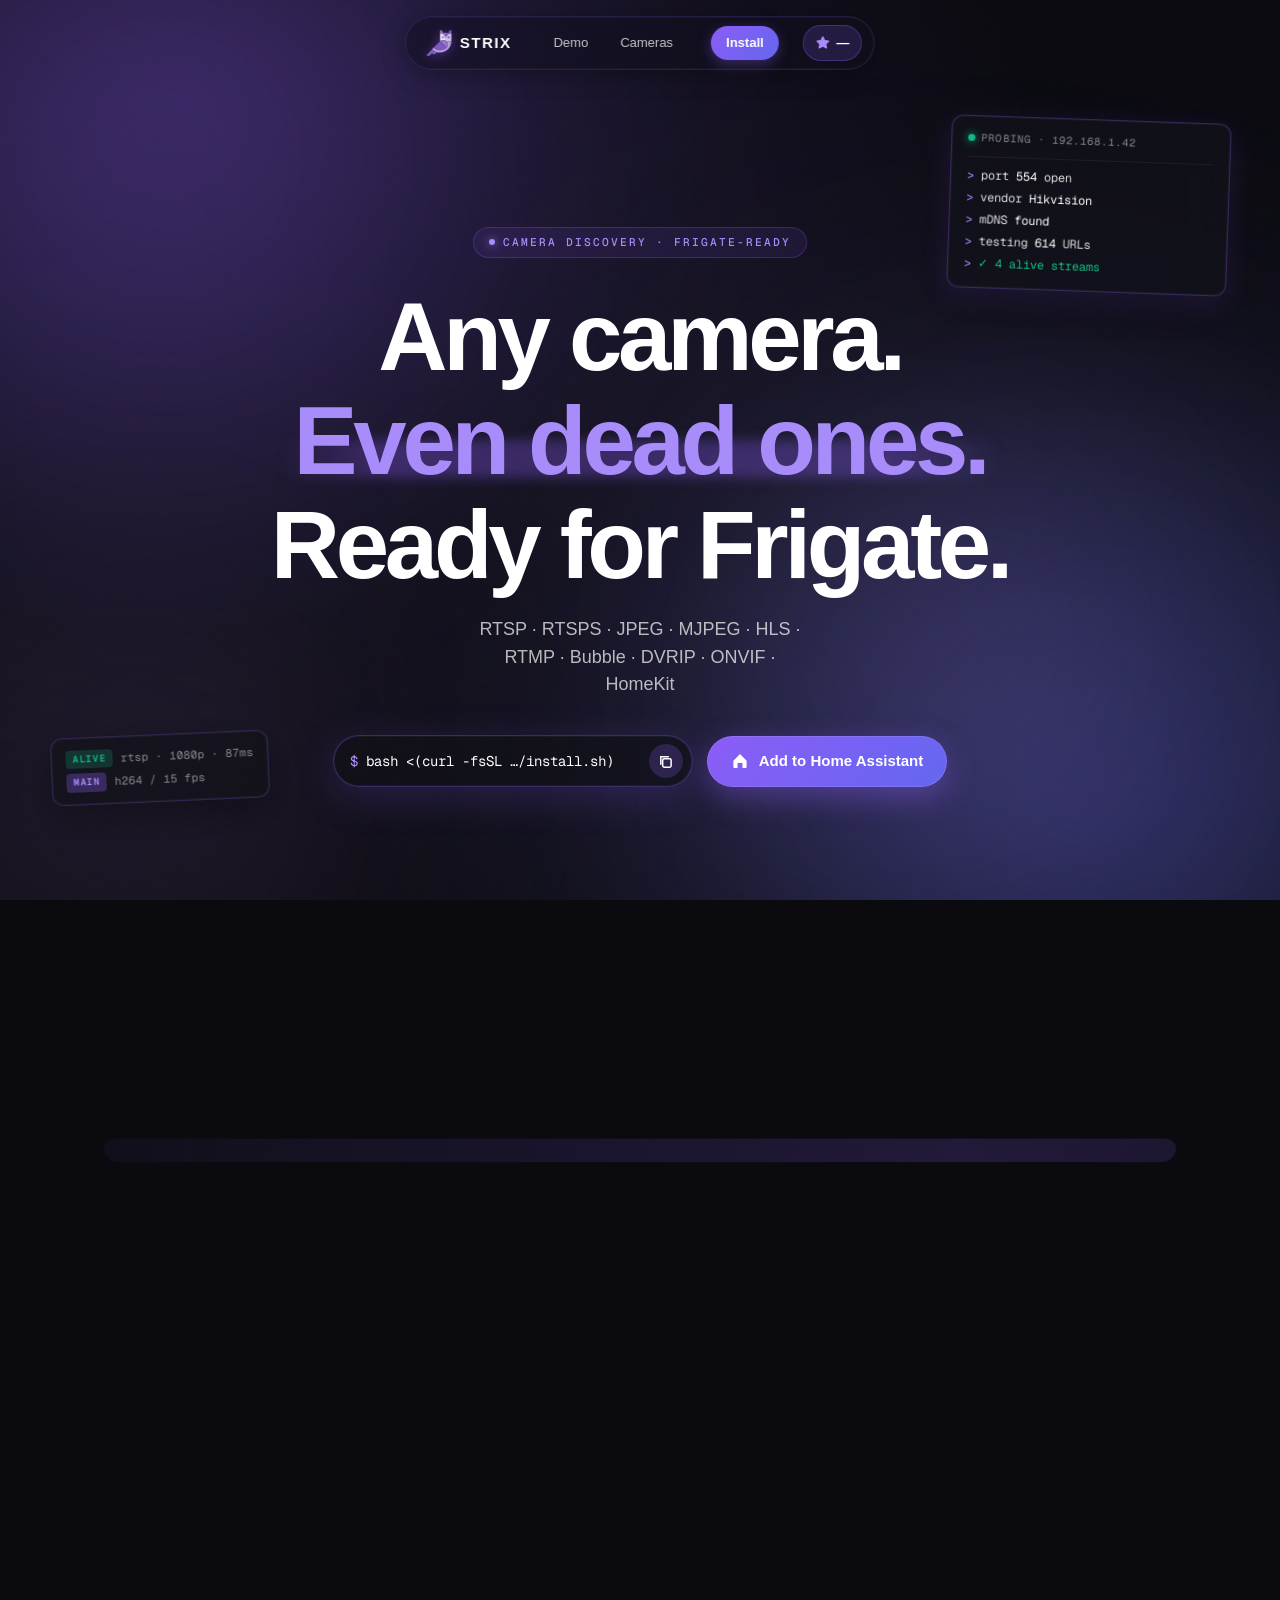
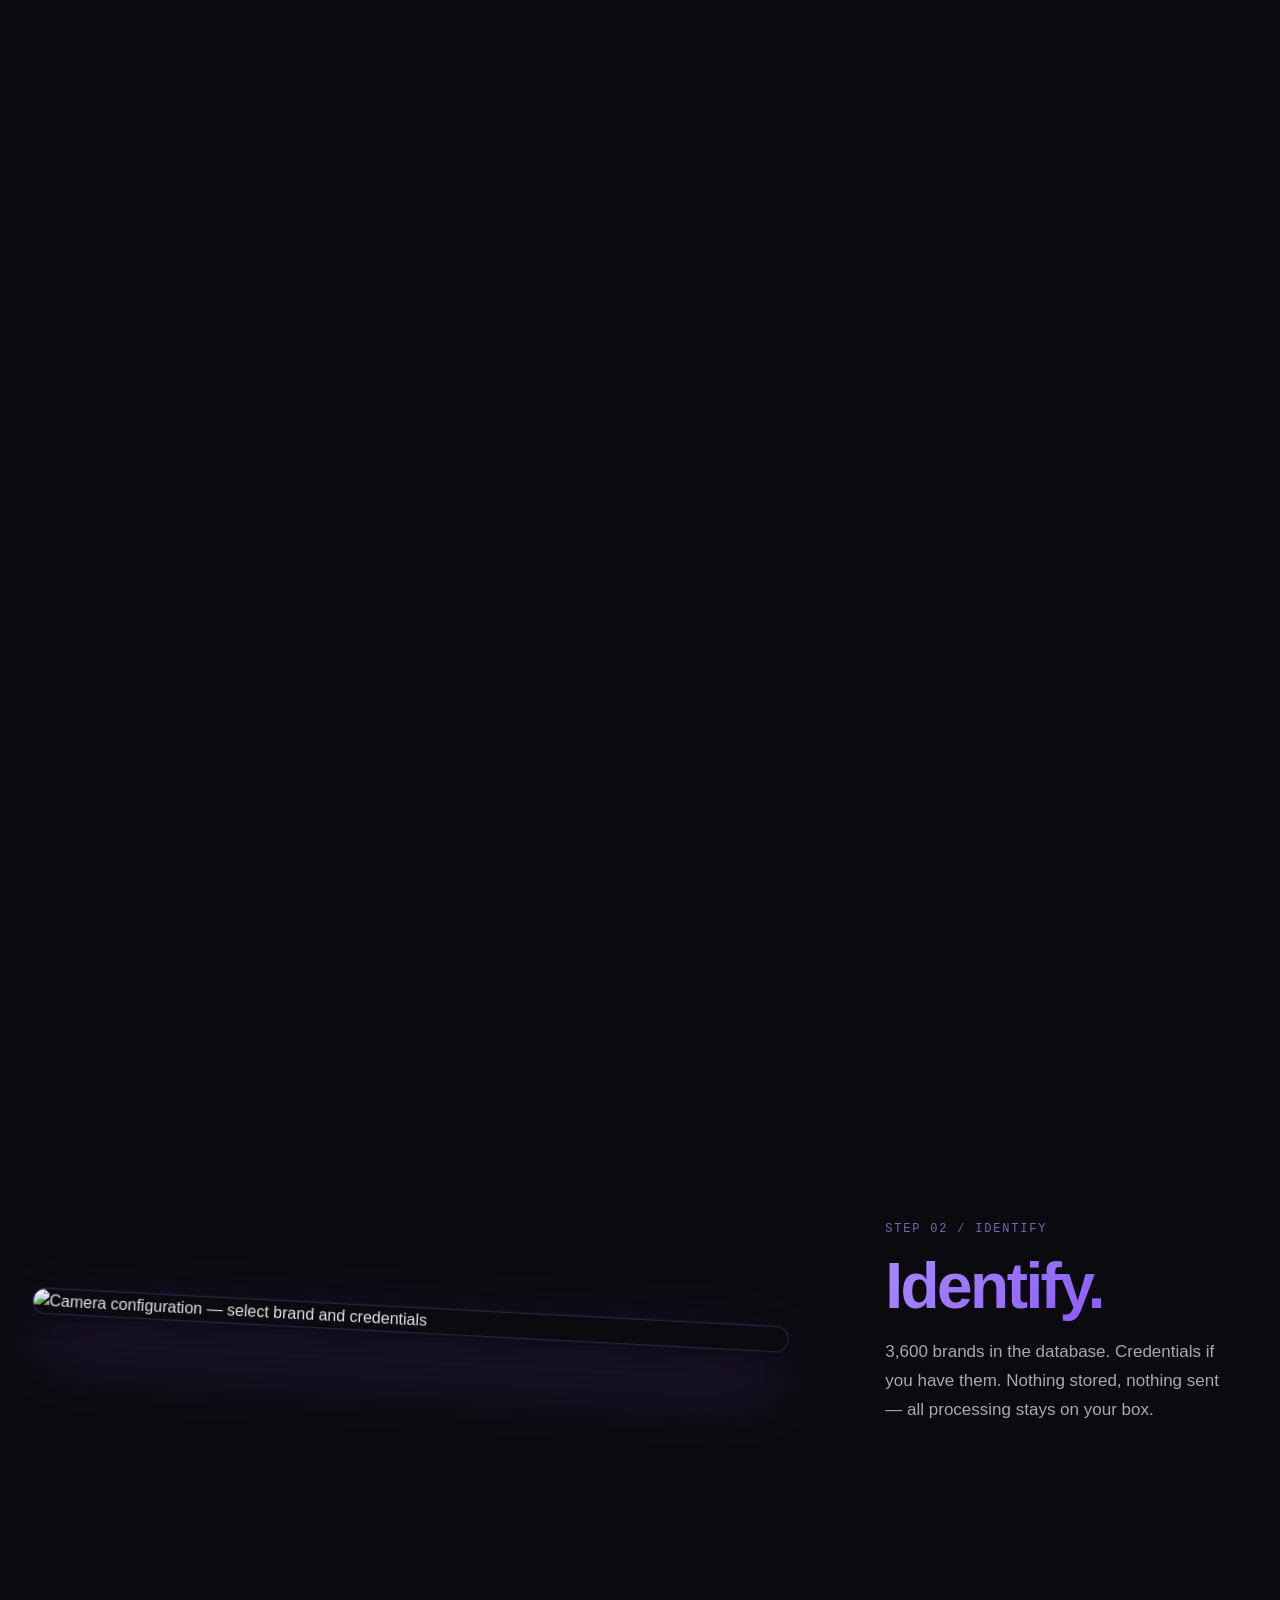
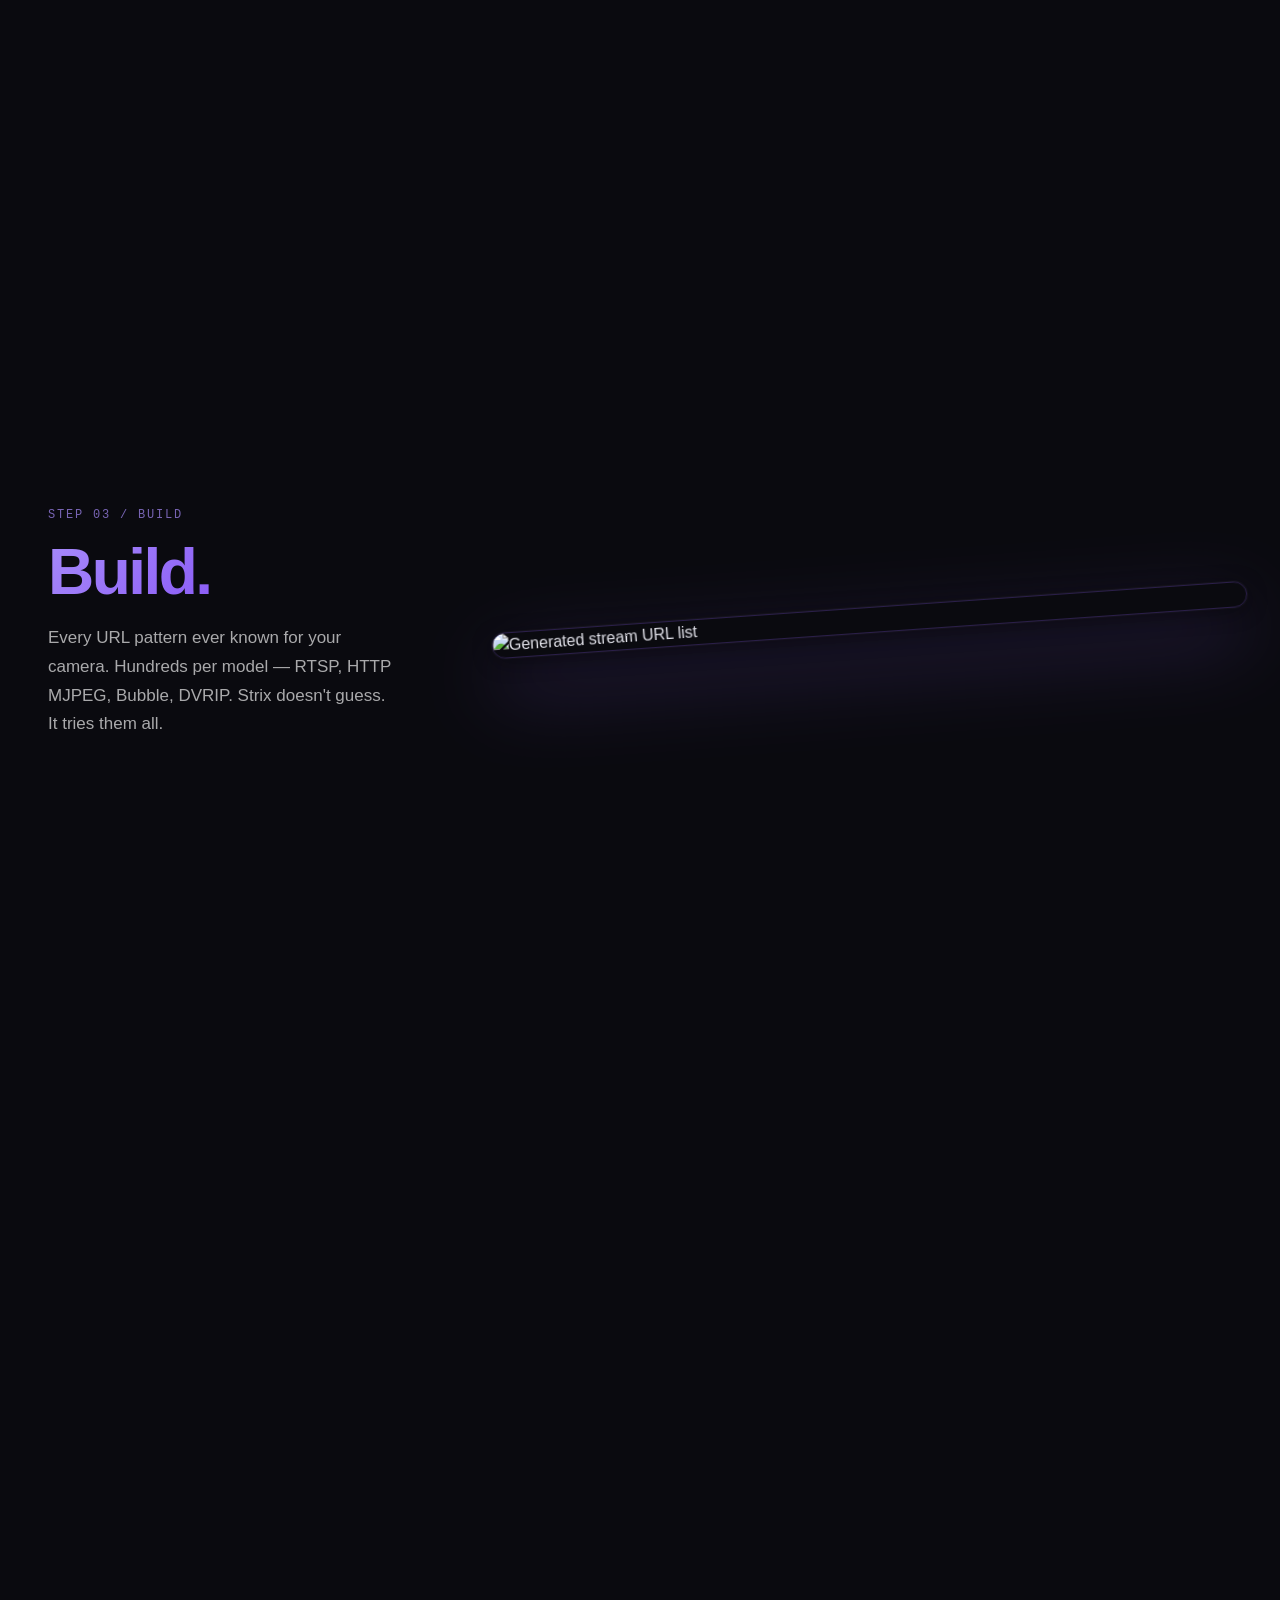
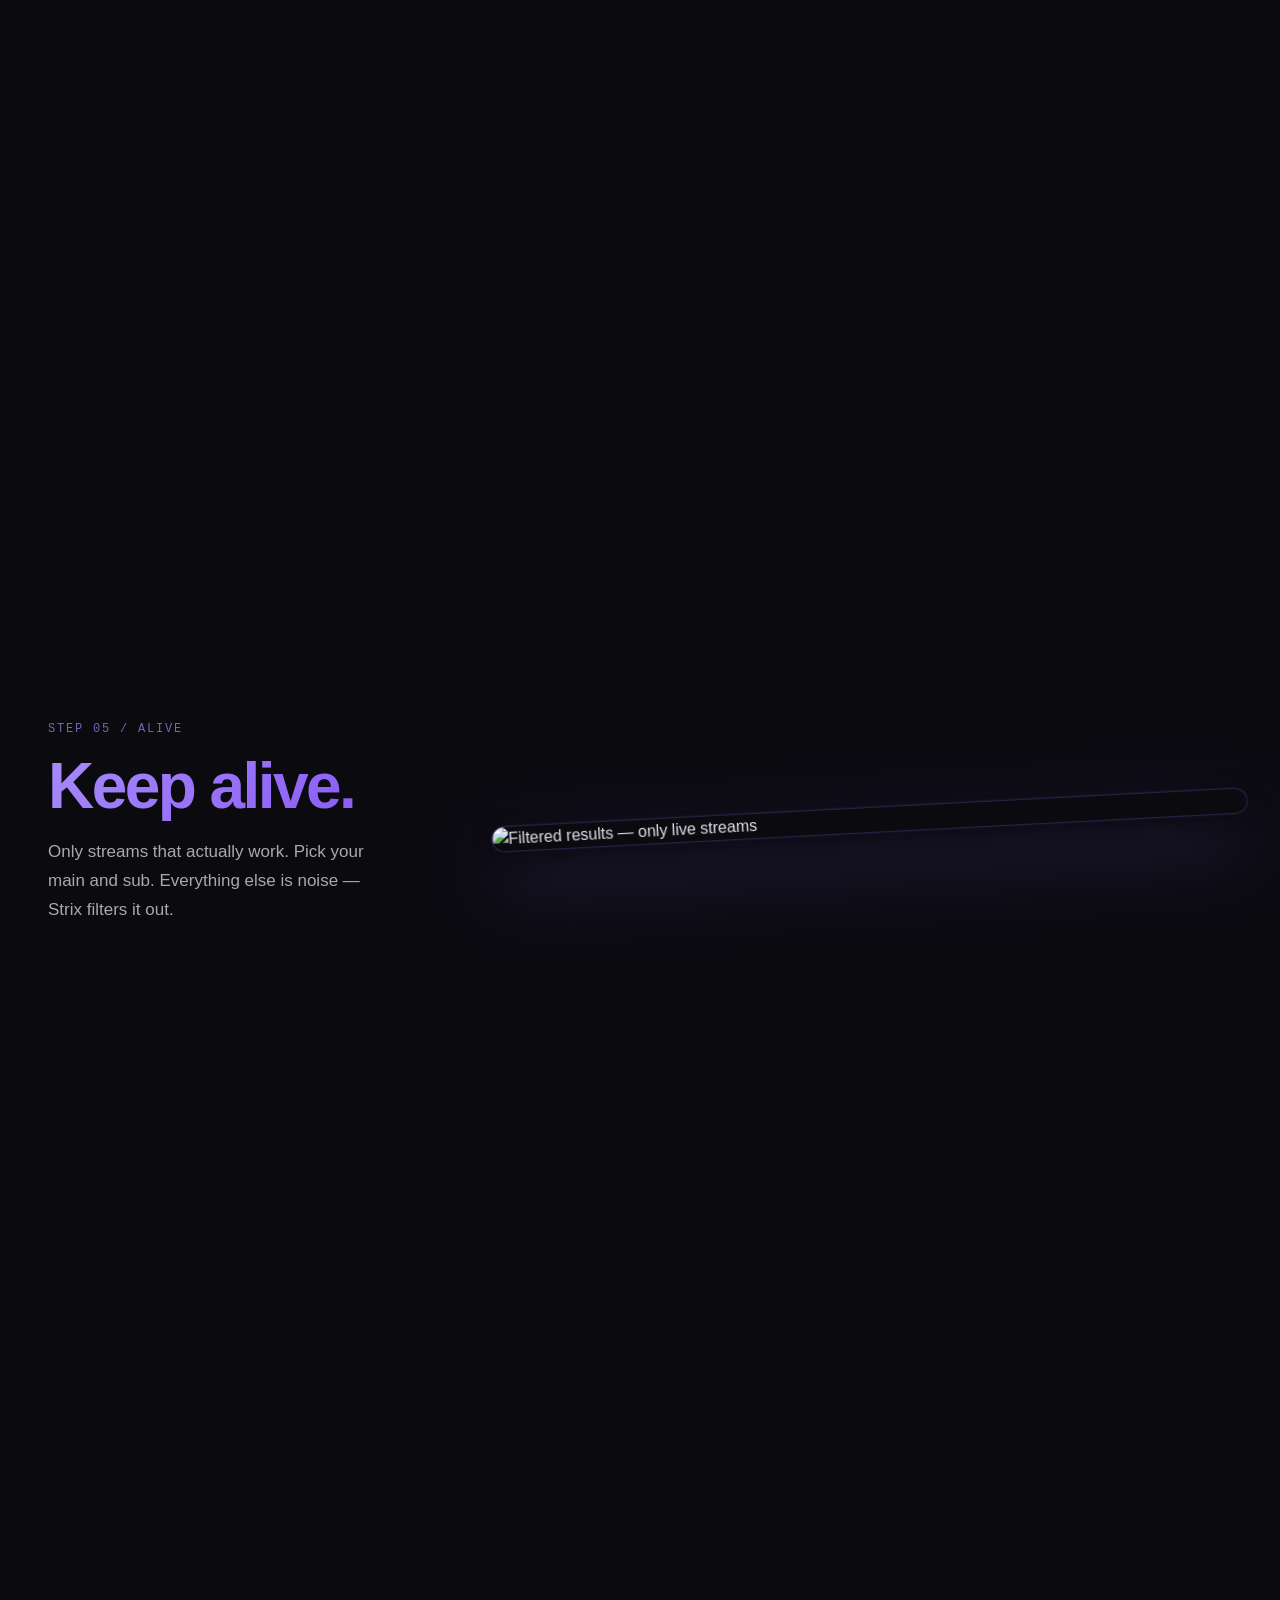
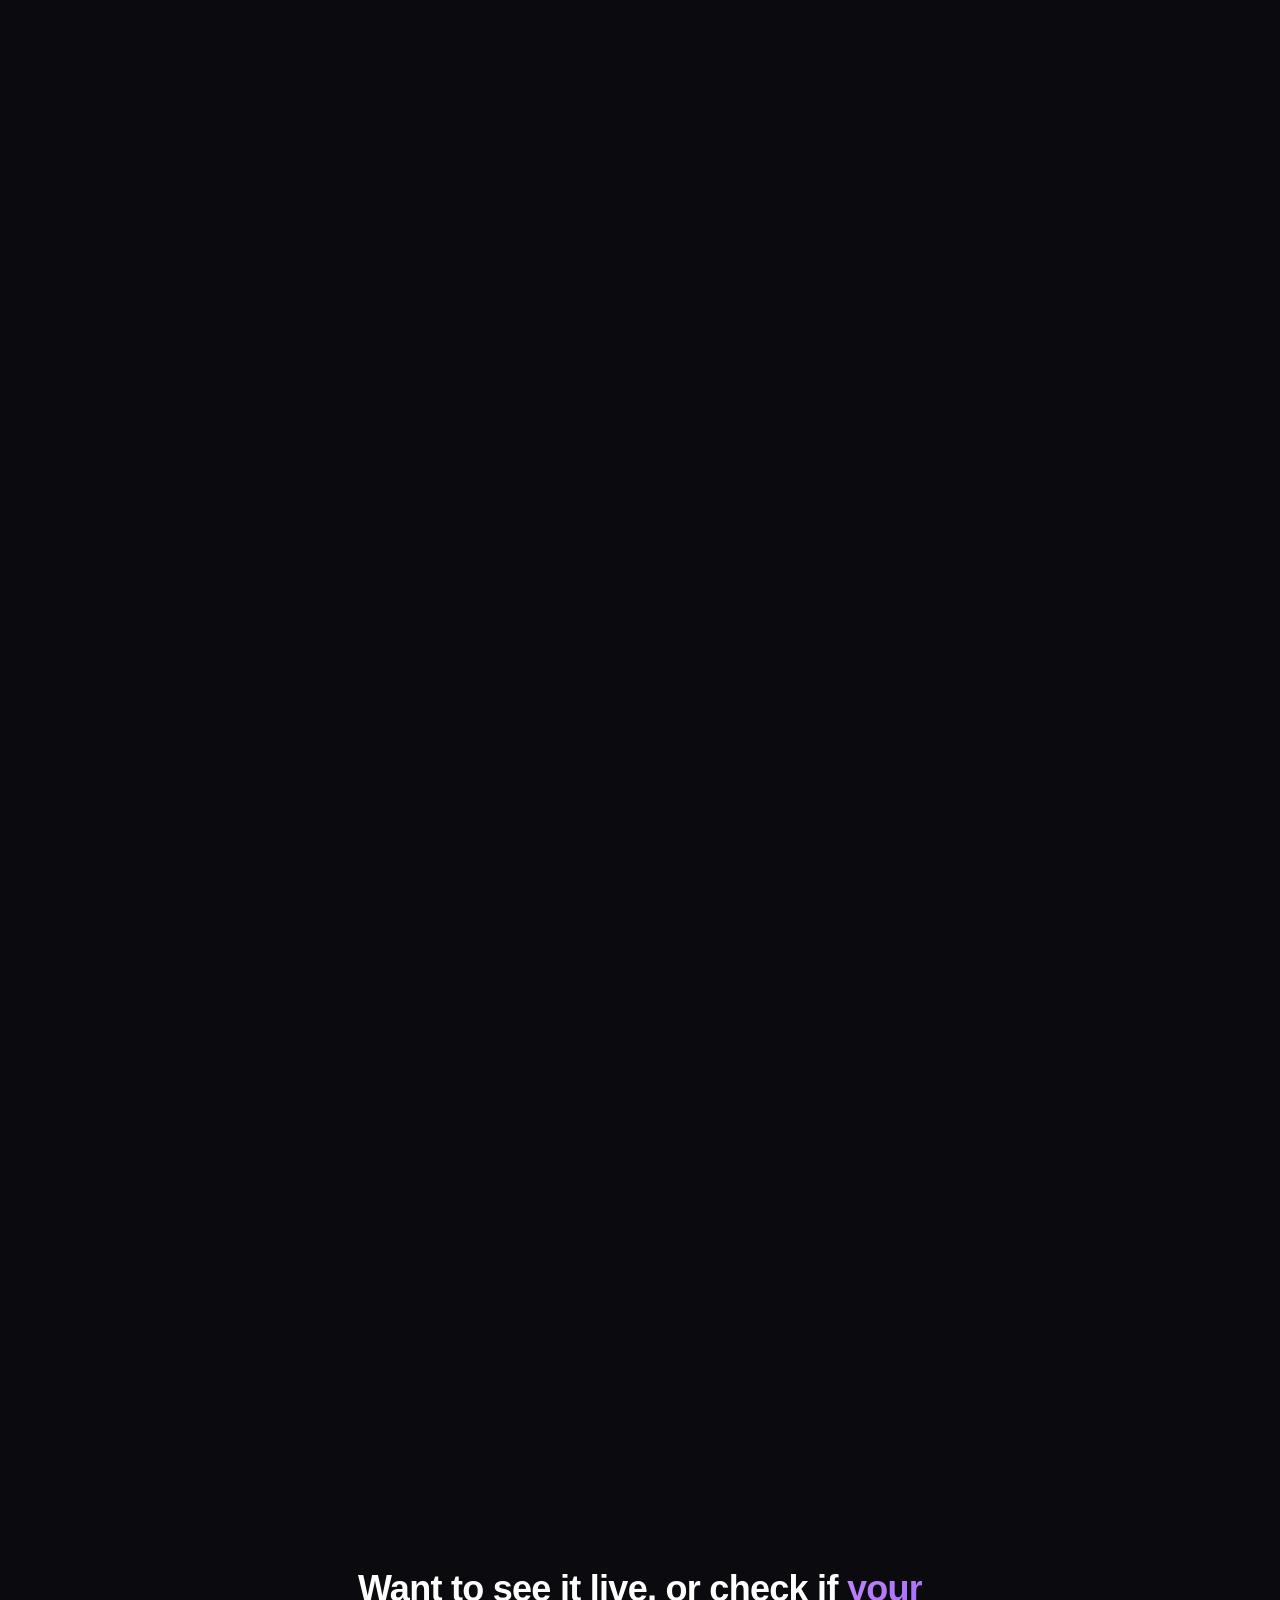
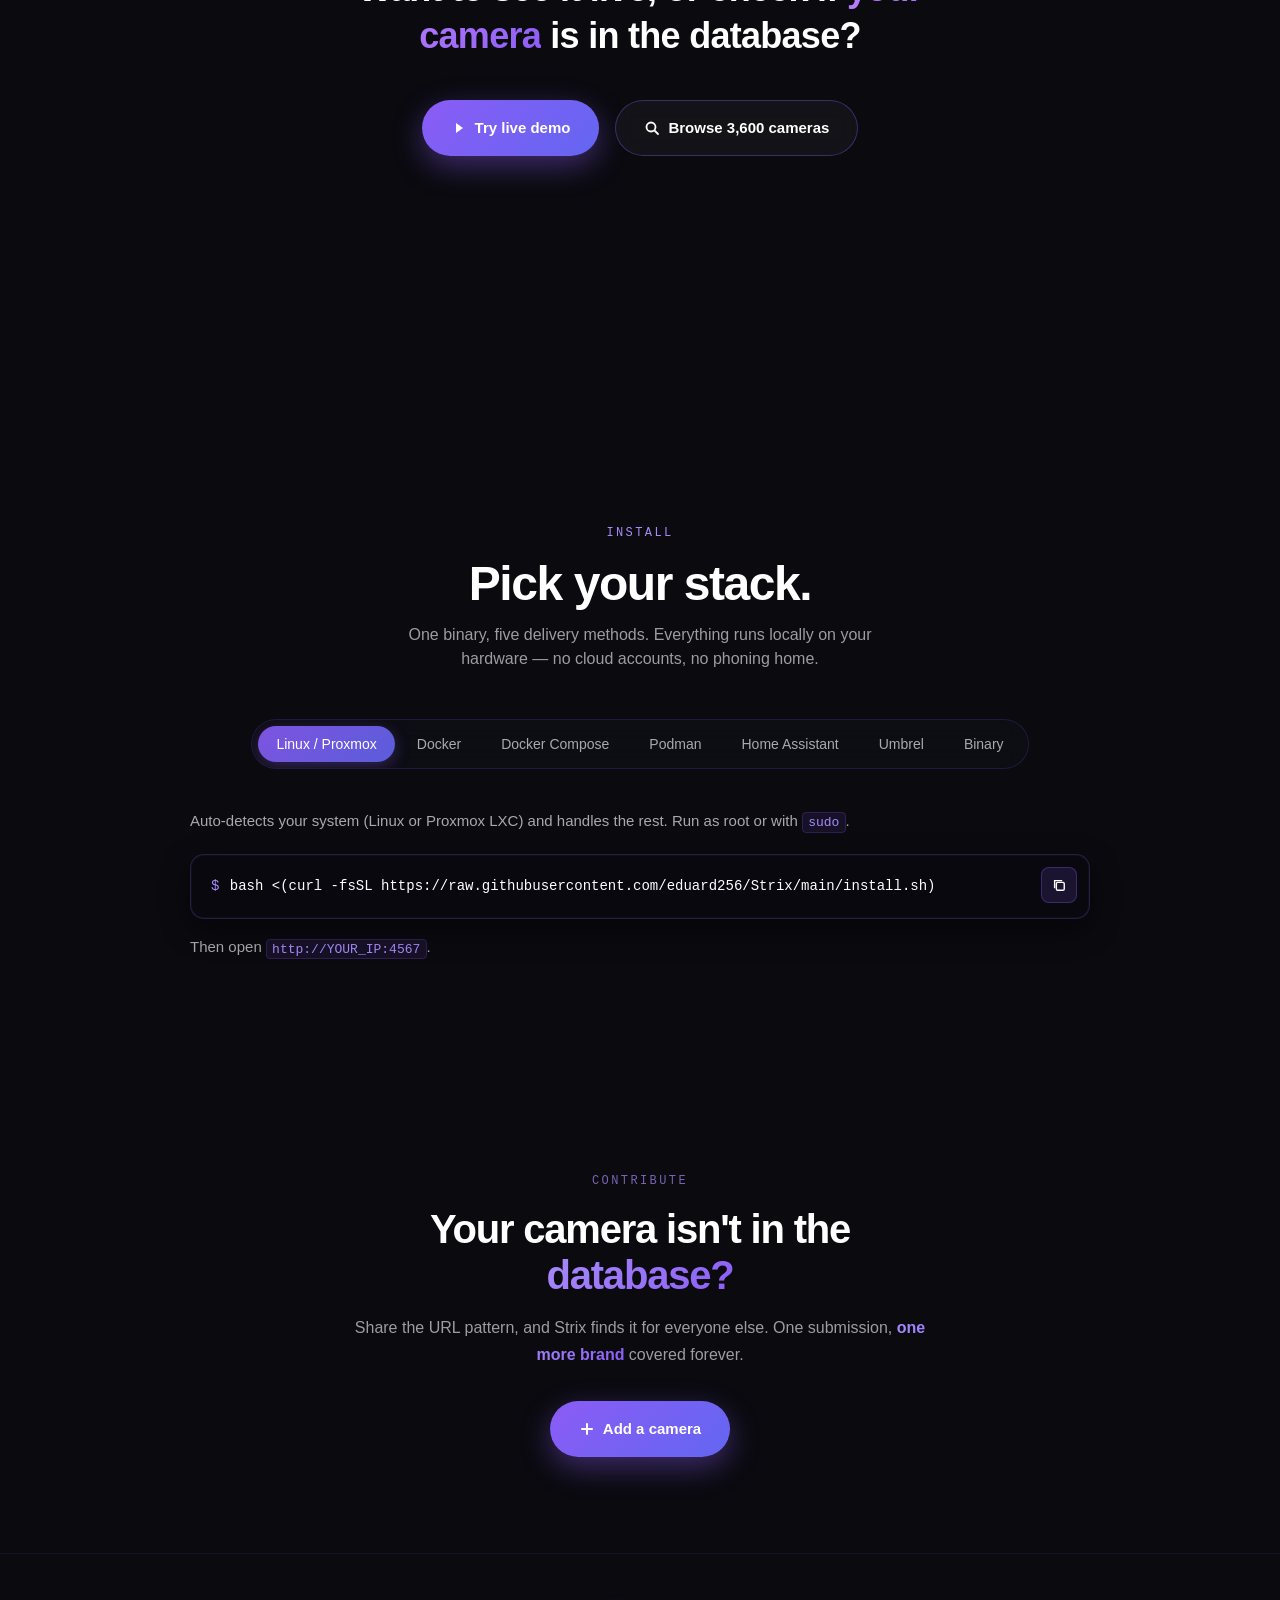
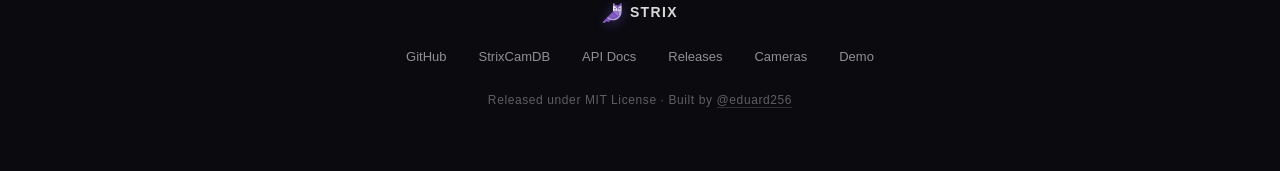
==== commit 25b5fe9a: "Switch Umbrel badge to default dark variant" ====
--- a/index.html
+++ b/index.html
@@ -577,7 +577,7 @@
                    href="https://apps.umbrel.com/app/strix"
                    target="_blank" rel="noopener"
                    aria-label="Install on Umbrel">
-                    <img src="https://apps.umbrel.com/api/app/strix/badge-light.svg"
+                    <img src="https://apps.umbrel.com/badge-dark.svg"
                          alt="Install on Umbrel"
                          height="64">
                 </a>
